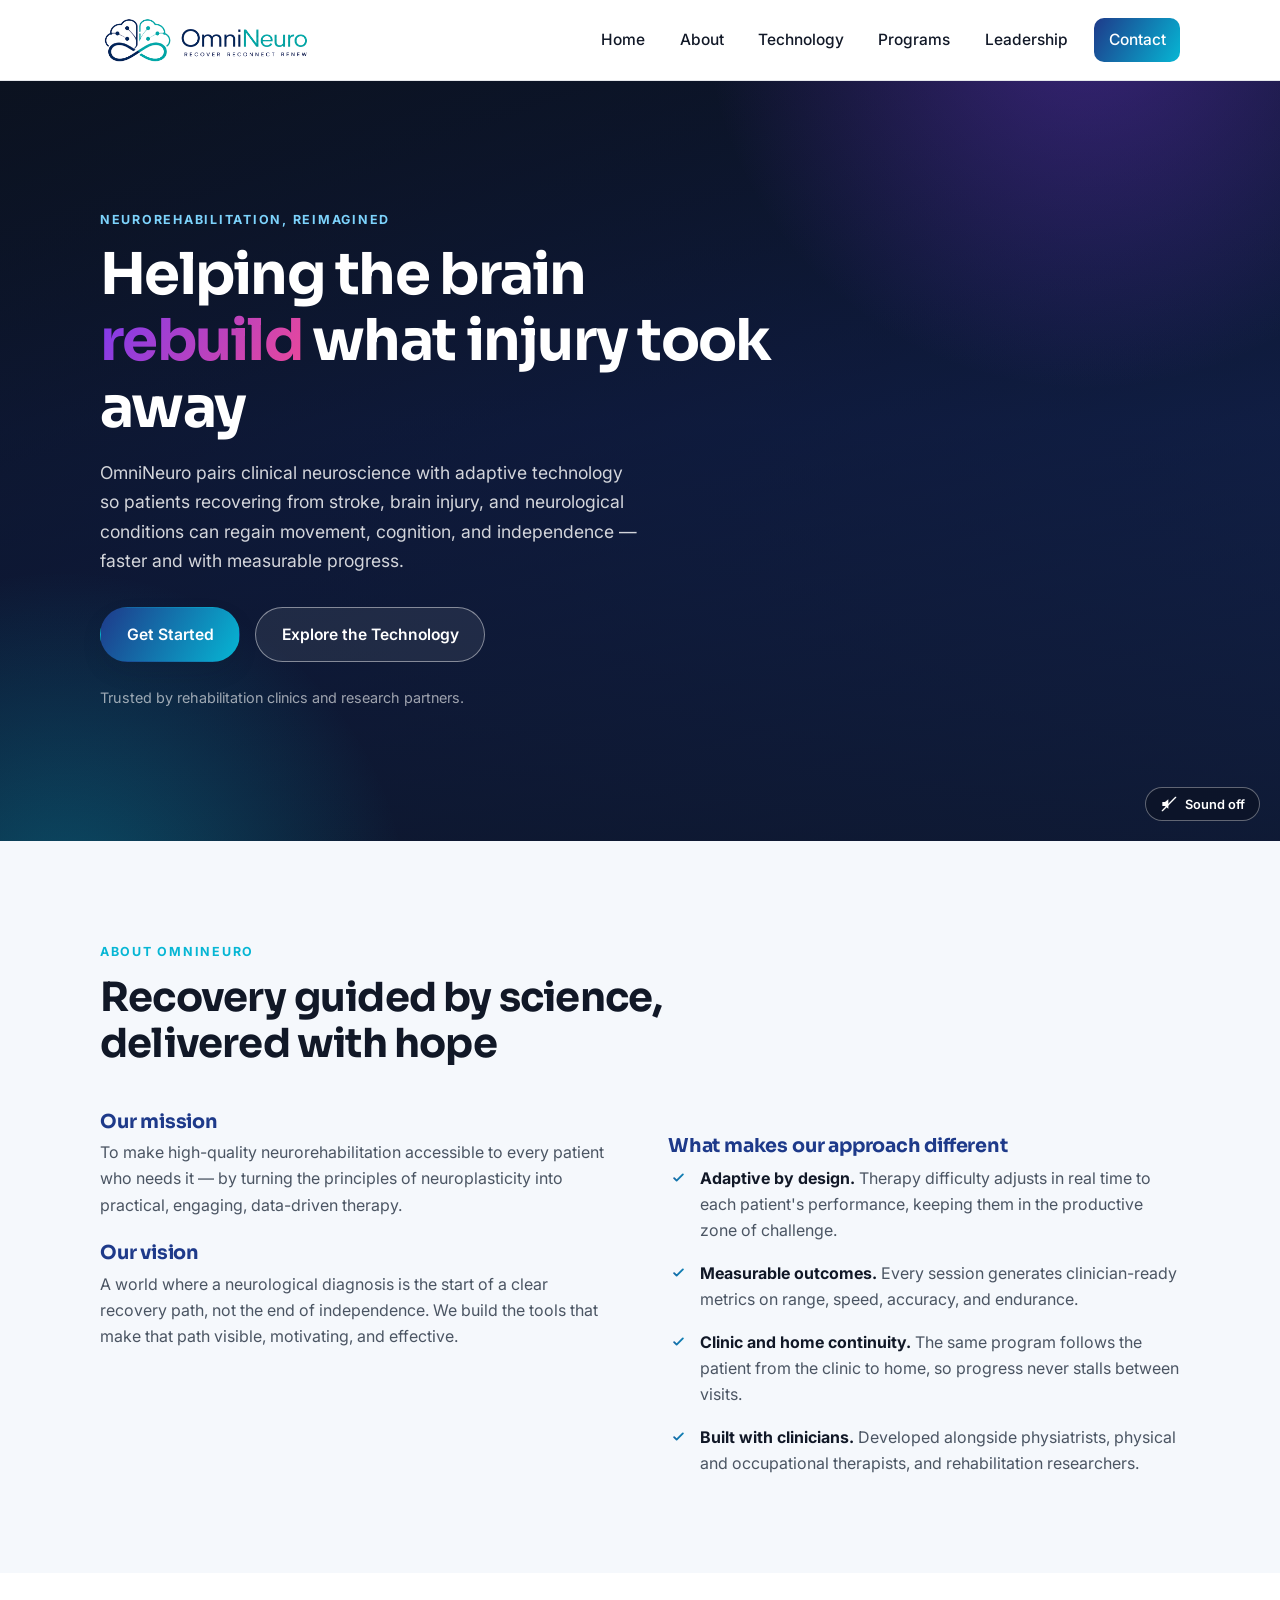
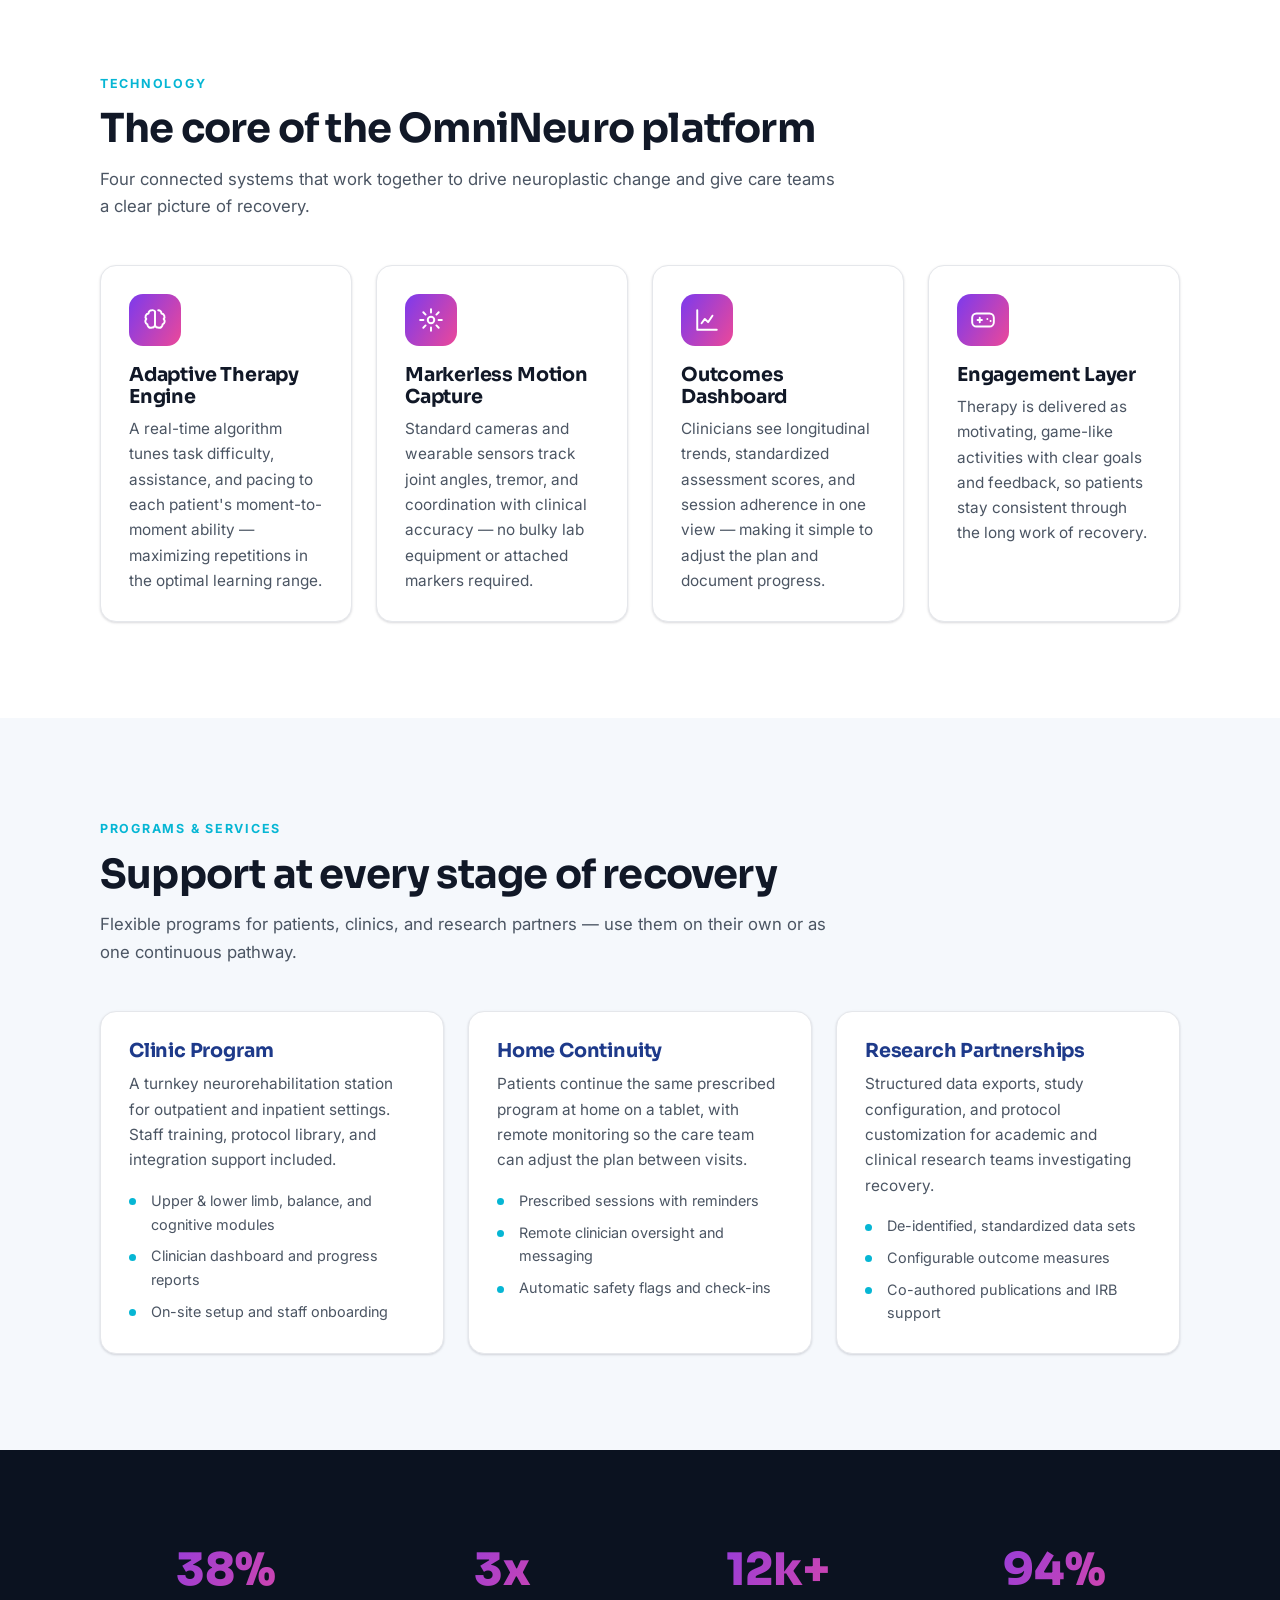
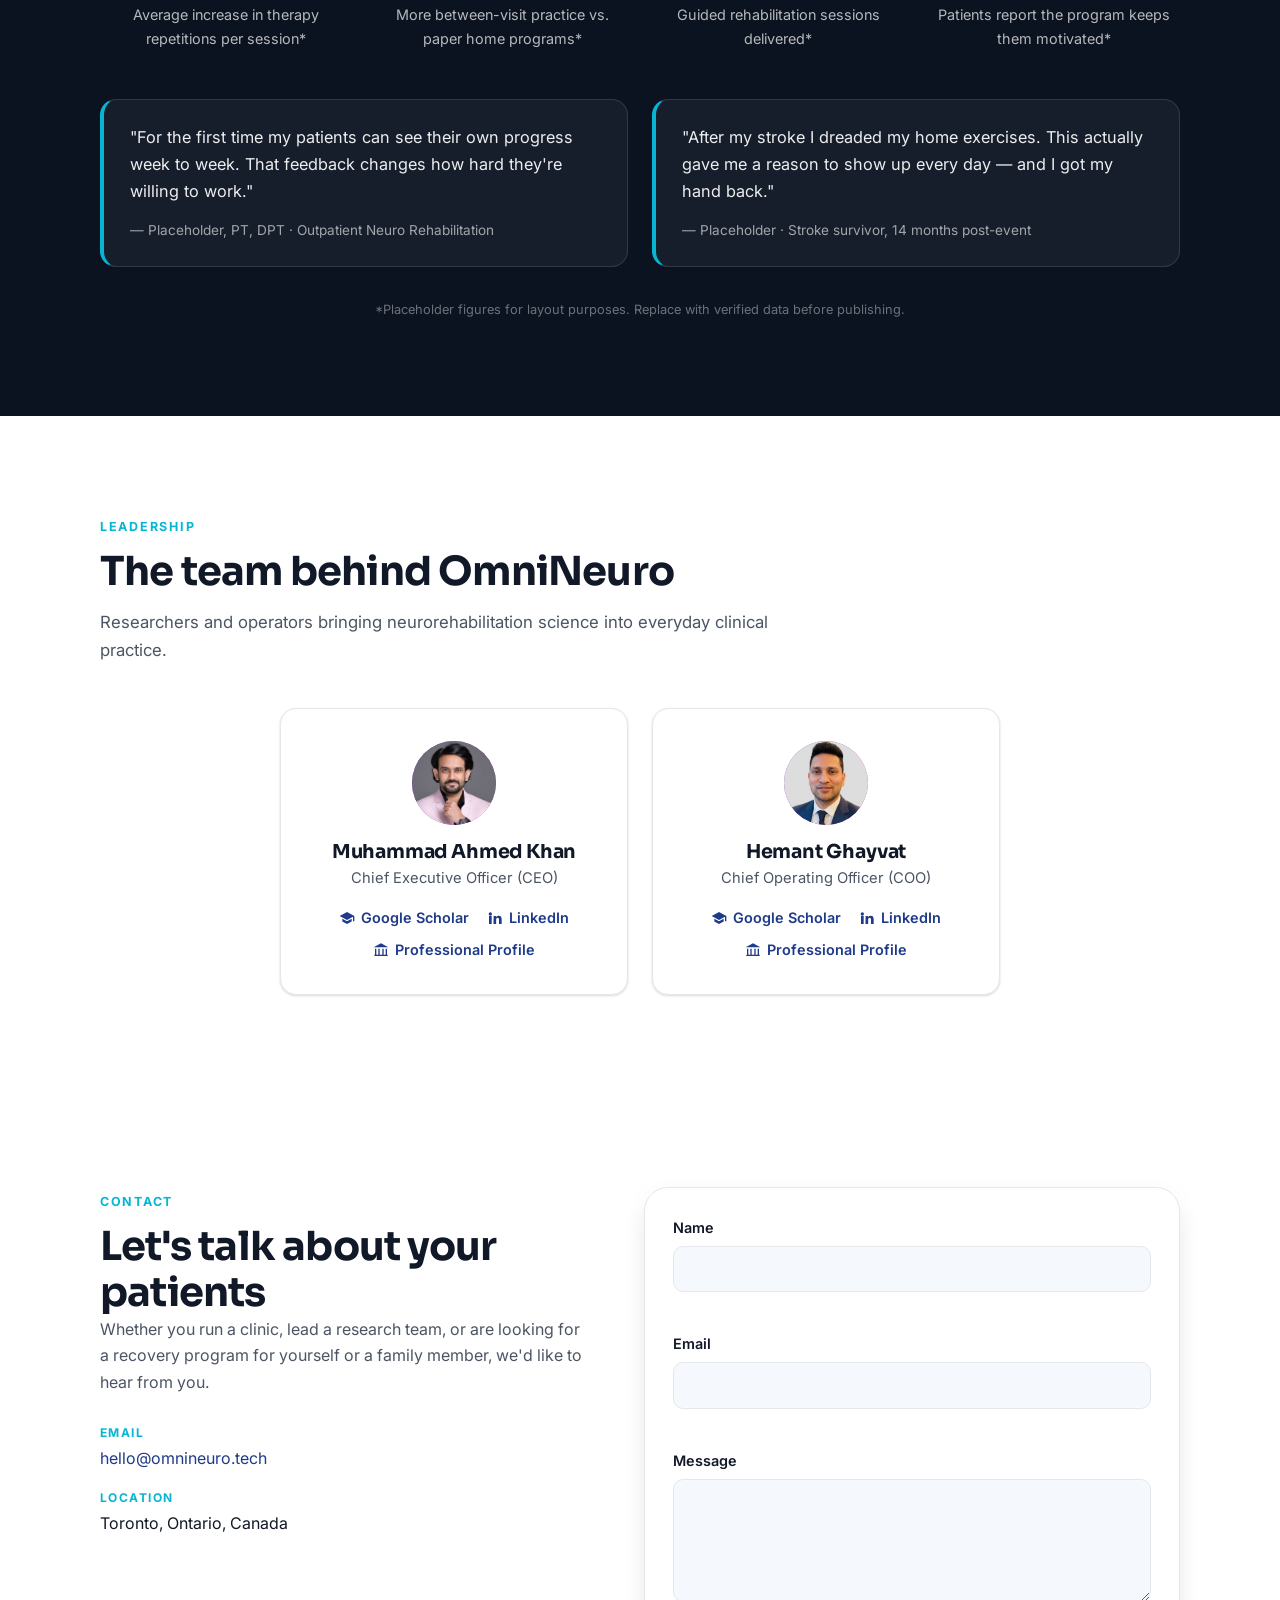
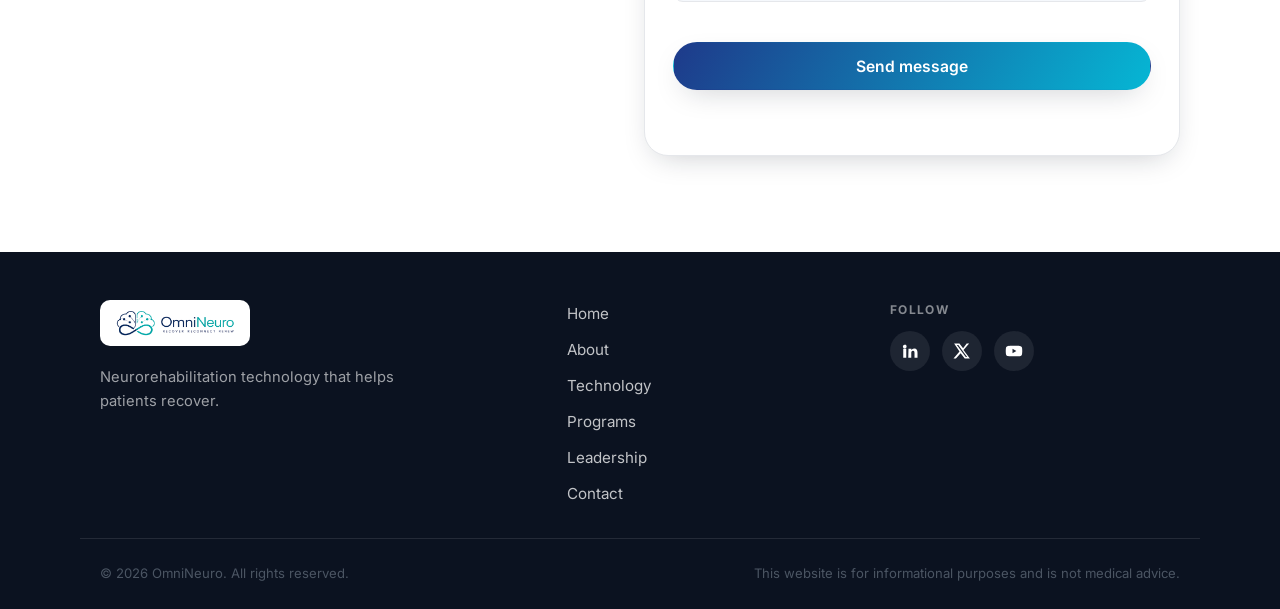
==== index.html @ c71ab5e1 "Remove placeholder Phone entry from Contact section" ====
<!DOCTYPE html>
<html lang="en">
<head>
  <meta charset="UTF-8" />
  <meta name="viewport" content="width=device-width, initial-scale=1.0" />

  <!-- ============================================================
       SEO META
       Edit the title/description below to tune search snippets.
       ============================================================ -->
  <title>OmniNeuro — Neurorehabilitation Technology That Helps Patients Recover</title>
  <meta name="description" content="OmniNeuro builds evidence-based neurorehabilitation technology that helps people recover movement, cognition, and independence after neurological injury." />
  <meta name="keywords" content="neurorehabilitation, neuro rehab technology, stroke recovery, brain injury rehabilitation, neuroplasticity, digital therapeutics" />
  <meta name="author" content="OmniNeuro" />
  <meta name="theme-color" content="#1E3A8A" />
  <link rel="canonical" href="https://www.omnineuro.tech/" />

  <!-- ============================================================
       OPEN GRAPH / SOCIAL SHARING
       Replace the og:image URL with a 1200x630 preview image when ready.
       ============================================================ -->
  <meta property="og:type" content="website" />
  <meta property="og:site_name" content="OmniNeuro" />
  <meta property="og:title" content="OmniNeuro — Neurorehabilitation Technology" />
  <meta property="og:description" content="Evidence-based neurorehabilitation technology that helps people recover movement, cognition, and independence." />
  <meta property="og:url" content="https://www.omnineuro.tech/" />
  <meta property="og:image" content="https://www.omnineuro.tech/assets/omnineuro-logo.png" />
  <meta name="twitter:card" content="summary_large_image" />
  <meta name="twitter:title" content="OmniNeuro — Neurorehabilitation Technology" />
  <meta name="twitter:description" content="Evidence-based neurorehabilitation technology that helps people recover movement, cognition, and independence." />
  <meta name="twitter:image" content="https://www.omnineuro.tech/assets/omnineuro-logo.png" />

  <!-- ============================================================
       FAVICON (uses the brand mark)
       ============================================================ -->
  <link rel="icon" type="image/png" href="assets/favicon.png" />
  <link rel="apple-touch-icon" href="assets/favicon.png" />

  <!-- ============================================================
       FONTS + STYLES
       ============================================================ -->
  <link rel="preconnect" href="https://fonts.googleapis.com" />
  <link rel="preconnect" href="https://fonts.gstatic.com" crossorigin />
  <link href="https://fonts.googleapis.com/css2?family=Inter:wght@400;500;600;700;800&family=Sora:wght@600;700;800&display=swap" rel="stylesheet" />
  <link rel="stylesheet" href="css/style.css" />

  <!-- ============================================================
       STRUCTURED DATA (helps search engines understand the org)
       ============================================================ -->
  <script type="application/ld+json">
  {
    "@context": "https://schema.org",
    "@type": "Organization",
    "name": "OmniNeuro",
    "url": "https://www.omnineuro.tech/",
    "logo": "https://www.omnineuro.tech/assets/omnineuro-logo.png",
    "description": "Neurorehabilitation technology company building evidence-based tools that help patients recover movement, cognition, and independence.",
    "email": "hello@omnineuro.tech",
    "sameAs": [
      "https://www.linkedin.com/company/omnineuro",
      "https://twitter.com/omnineuro"
    ]
  }
  </script>
</head>

<body>
  <!-- Skip link for keyboard / screen-reader users -->
  <a class="skip-link" href="#main">Skip to main content</a>

  <!-- ============================================================
       STICKY HEADER
       ============================================================ -->
  <header class="site-header" id="top">
    <div class="container header-inner">
      <a class="brand" href="#top" aria-label="OmniNeuro home">
        <img class="brand-logo" src="assets/omnineuro-logo.png" alt="OmniNeuro" width="203" height="50" />
      </a>

      <!-- Mobile hamburger toggle -->
      <button
        class="nav-toggle"
        id="navToggle"
        aria-label="Open navigation menu"
        aria-expanded="false"
        aria-controls="primaryNav"
      >
        <span class="nav-toggle-bar"></span>
        <span class="nav-toggle-bar"></span>
        <span class="nav-toggle-bar"></span>
      </button>

      <!-- Primary navigation -->
      <nav class="primary-nav" id="primaryNav" aria-label="Primary">
        <ul>
          <li><a href="#hero">Home</a></li>
          <li><a href="#about">About</a></li>
          <li><a href="#technology">Technology</a></li>
          <li><a href="#programs">Programs</a></li>
          <li><a href="#leadership">Leadership</a></li>
          <li><a href="#contact" class="nav-cta">Contact</a></li>
        </ul>
      </nav>
    </div>
  </header>

  <main id="main">
    <!-- ==========================================================
         HERO
         ========================================================== -->
    <section class="hero" id="hero">
      <!-- Background video: plays on load. Must be muted for autoplay to
           work in browsers. The mute button below lets visitors turn
           sound on. Swap assets/stroke-rehab-intro-video.mp4 for a
           different clip any time (keep the filename). -->
      <video
        class="hero-video"
        autoplay
        muted
        loop
        playsinline
        preload="auto"
        aria-hidden="true"
      >
        <source src="assets/stroke-rehab-intro-video.mp4" type="video/mp4" />
      </video>
      <!-- Dark scrim so the headline stays readable over the video -->
      <div class="hero-bg" aria-hidden="true"></div>

      <div class="container hero-inner">
        <div class="hero-content reveal">
          <p class="eyebrow">Neurorehabilitation, reimagined</p>
          <h1 class="hero-title">
            Helping the brain <span class="grad-text">rebuild</span> what injury took away
          </h1>
          <p class="hero-subtitle">
            OmniNeuro pairs clinical neuroscience with adaptive technology so patients
            recovering from stroke, brain injury, and neurological conditions can regain
            movement, cognition, and independence — faster and with measurable progress.
          </p>
          <div class="hero-actions">
            <a href="#contact" class="btn btn-primary">Get Started</a>
            <a href="#technology" class="btn btn-ghost">Explore the Technology</a>
          </div>
          <p class="hero-note">Trusted by rehabilitation clinics and research partners.</p>
        </div>
      </div>

      <!-- Sound toggle for the background video -->
      <button class="hero-video-toggle" id="heroVideoToggle" type="button" aria-pressed="false">
        <span class="hero-video-toggle-label">Sound off</span>
      </button>
    </section>

    <!-- ==========================================================
         ABOUT
         ========================================================== -->
    <section class="section about" id="about">
      <div class="container">
        <div class="section-head reveal">
          <p class="eyebrow">About OmniNeuro</p>
          <h2>Recovery guided by science, delivered with hope</h2>
        </div>

        <div class="about-grid">
          <div class="about-text reveal">
            <h3>Our mission</h3>
            <p>
              To make high-quality neurorehabilitation accessible to every patient who
              needs it — by turning the principles of neuroplasticity into practical,
              engaging, data-driven therapy.
            </p>

            <h3>Our vision</h3>
            <p>
              A world where a neurological diagnosis is the start of a clear recovery
              path, not the end of independence. We build the tools that make that
              path visible, motivating, and effective.
            </p>
          </div>

          <div class="about-diff reveal">
            <h3>What makes our approach different</h3>
            <ul class="check-list">
              <li>
                <strong>Adaptive by design.</strong> Therapy difficulty adjusts in real
                time to each patient's performance, keeping them in the productive zone
                of challenge.
              </li>
              <li>
                <strong>Measurable outcomes.</strong> Every session generates clinician-ready
                metrics on range, speed, accuracy, and endurance.
              </li>
              <li>
                <strong>Clinic and home continuity.</strong> The same program follows the
                patient from the clinic to home, so progress never stalls between visits.
              </li>
              <li>
                <strong>Built with clinicians.</strong> Developed alongside physiatrists,
                physical and occupational therapists, and rehabilitation researchers.
              </li>
            </ul>
          </div>
        </div>
      </div>
    </section>

    <!-- ==========================================================
         TECHNOLOGY  (feature cards)
         ========================================================== -->
    <section class="section technology" id="technology">
      <div class="container">
        <div class="section-head reveal">
          <p class="eyebrow">Technology</p>
          <h2>The core of the OmniNeuro platform</h2>
          <p class="section-lead">
            Four connected systems that work together to drive neuroplastic change
            and give care teams a clear picture of recovery.
          </p>
        </div>

        <div class="card-grid">
          <!-- Card 1 -->
          <article class="feature-card reveal">
            <div class="feature-icon" aria-hidden="true">
              <!-- brain / neuroplasticity -->
              <svg viewBox="0 0 24 24" fill="none" stroke="currentColor" stroke-width="1.8" stroke-linecap="round" stroke-linejoin="round">
                <path d="M9 3a3 3 0 0 0-3 3 3 3 0 0 0-2 5 3 3 0 0 0 1 5 3 3 0 0 0 4 3 3 3 0 0 0 3-2V4a3 3 0 0 0-3-1Z"/>
                <path d="M15 3a3 3 0 0 1 3 3 3 3 0 0 1 2 5 3 3 0 0 1-1 5 3 3 0 0 1-4 3 3 3 0 0 1-3-2"/>
              </svg>
            </div>
            <h3>Adaptive Therapy Engine</h3>
            <p>
              A real-time algorithm tunes task difficulty, assistance, and pacing to each
              patient's moment-to-moment ability — maximizing repetitions in the optimal
              learning range.
            </p>
          </article>

          <!-- Card 2 -->
          <article class="feature-card reveal">
            <div class="feature-icon" aria-hidden="true">
              <!-- motion sensing -->
              <svg viewBox="0 0 24 24" fill="none" stroke="currentColor" stroke-width="1.8" stroke-linecap="round" stroke-linejoin="round">
                <circle cx="12" cy="12" r="3"/>
                <path d="M12 2v3M12 19v3M2 12h3M19 12h3M4.9 4.9l2.1 2.1M17 17l2.1 2.1M19.1 4.9 17 7M7 17l-2.1 2.1"/>
              </svg>
            </div>
            <h3>Markerless Motion Capture</h3>
            <p>
              Standard cameras and wearable sensors track joint angles, tremor, and
              coordination with clinical accuracy — no bulky lab equipment or attached
              markers required.
            </p>
          </article>

          <!-- Card 3 -->
          <article class="feature-card reveal">
            <div class="feature-icon" aria-hidden="true">
              <!-- analytics / outcomes -->
              <svg viewBox="0 0 24 24" fill="none" stroke="currentColor" stroke-width="1.8" stroke-linecap="round" stroke-linejoin="round">
                <path d="M3 3v18h18"/>
                <path d="M7 15l3-4 3 3 4-6"/>
              </svg>
            </div>
            <h3>Outcomes Dashboard</h3>
            <p>
              Clinicians see longitudinal trends, standardized assessment scores, and
              session adherence in one view — making it simple to adjust the plan and
              document progress.
            </p>
          </article>

          <!-- Card 4 -->
          <article class="feature-card reveal">
            <div class="feature-icon" aria-hidden="true">
              <!-- engagement / games -->
              <svg viewBox="0 0 24 24" fill="none" stroke="currentColor" stroke-width="1.8" stroke-linecap="round" stroke-linejoin="round">
                <rect x="2" y="6" width="20" height="12" rx="4"/>
                <path d="M7 12h4M9 10v4M16 11h.01M19 13h.01"/>
              </svg>
            </div>
            <h3>Engagement Layer</h3>
            <p>
              Therapy is delivered as motivating, game-like activities with clear goals
              and feedback, so patients stay consistent through the long work of
              recovery.
            </p>
          </article>
        </div>
      </div>
    </section>

    <!-- ==========================================================
         PROGRAMS / SERVICES
         ========================================================== -->
    <section class="section programs" id="programs">
      <div class="container">
        <div class="section-head reveal">
          <p class="eyebrow">Programs &amp; Services</p>
          <h2>Support at every stage of recovery</h2>
          <p class="section-lead">
            Flexible programs for patients, clinics, and research partners — use them
            on their own or as one continuous pathway.
          </p>
        </div>

        <div class="card-grid">
          <article class="program-card reveal">
            <h3>Clinic Program</h3>
            <p>
              A turnkey neurorehabilitation station for outpatient and inpatient
              settings. Staff training, protocol library, and integration support
              included.
            </p>
            <ul class="mini-list">
              <li>Upper &amp; lower limb, balance, and cognitive modules</li>
              <li>Clinician dashboard and progress reports</li>
              <li>On-site setup and staff onboarding</li>
            </ul>
          </article>

          <article class="program-card reveal">
            <h3>Home Continuity</h3>
            <p>
              Patients continue the same prescribed program at home on a tablet, with
              remote monitoring so the care team can adjust the plan between visits.
            </p>
            <ul class="mini-list">
              <li>Prescribed sessions with reminders</li>
              <li>Remote clinician oversight and messaging</li>
              <li>Automatic safety flags and check-ins</li>
            </ul>
          </article>

          <article class="program-card reveal">
            <h3>Research Partnerships</h3>
            <p>
              Structured data exports, study configuration, and protocol customization
              for academic and clinical research teams investigating recovery.
            </p>
            <ul class="mini-list">
              <li>De-identified, standardized data sets</li>
              <li>Configurable outcome measures</li>
              <li>Co-authored publications and IRB support</li>
            </ul>
          </article>
        </div>
      </div>
    </section>

    <!-- ==========================================================
         STATS / TESTIMONIALS
         Placeholder numbers and quotes — edit freely.
         ========================================================== -->
    <section class="section stats" id="stats" aria-label="Outcomes and testimonials">
      <div class="container">
        <div class="stats-grid reveal">
          <div class="stat">
            <span class="stat-number" data-count-to="38" data-suffix="%">0%</span>
            <span class="stat-label">Average increase in therapy repetitions per session*</span>
          </div>
          <div class="stat">
            <span class="stat-number" data-count-to="3" data-suffix="x">0x</span>
            <span class="stat-label">More between-visit practice vs. paper home programs*</span>
          </div>
          <div class="stat">
            <span class="stat-number" data-count-to="12" data-prefix="" data-suffix="k+">0</span>
            <span class="stat-label">Guided rehabilitation sessions delivered*</span>
          </div>
          <div class="stat">
            <span class="stat-number" data-count-to="94" data-suffix="%">0%</span>
            <span class="stat-label">Patients report the program keeps them motivated*</span>
          </div>
        </div>

        <div class="testimonials">
          <figure class="quote reveal">
            <blockquote>
              "For the first time my patients can see their own progress week to week.
              That feedback changes how hard they're willing to work."
            </blockquote>
            <figcaption>— Placeholder, PT, DPT · Outpatient Neuro Rehabilitation</figcaption>
          </figure>

          <figure class="quote reveal">
            <blockquote>
              "After my stroke I dreaded my home exercises. This actually gave me a
              reason to show up every day — and I got my hand back."
            </blockquote>
            <figcaption>— Placeholder · Stroke survivor, 14 months post-event</figcaption>
          </figure>
        </div>

        <p class="stats-disclaimer">*Placeholder figures for layout purposes. Replace with verified data before publishing.</p>
      </div>
    </section>

    <!-- ==========================================================
         LEADERSHIP
         Add more people by copying a .leader-card block. Swap the
         initials <span> for an <img> if you have a headshot:
         <img class="leader-avatar" src="assets/name.jpg" alt="" />
         ========================================================== -->
    <section class="section leadership" id="leadership">
      <div class="container">
        <div class="section-head reveal">
          <p class="eyebrow">Leadership</p>
          <h2>The team behind OmniNeuro</h2>
          <p class="section-lead">
            Researchers and operators bringing neurorehabilitation science into
            everyday clinical practice.
          </p>
        </div>

        <div class="leader-grid">
          <article class="leader-card reveal">
            <img
              class="leader-avatar"
              src="assets/ahmed-khan.jpg"
              alt="Portrait of Muhammad Ahmed Khan"
              width="84"
              height="84"
              loading="lazy"
            />
            <h3 class="leader-name">Muhammad Ahmed Khan</h3>
            <p class="leader-role">Chief Executive Officer (CEO)</p>
            <div class="leader-links">
              <a
                class="leader-link"
                href="https://scholar.google.com/citations?user=oIhTw1AAAAAJ&hl=en"
                target="_blank"
                rel="noopener noreferrer"
              >
                <svg class="leader-link-svg" viewBox="0 0 24 24" fill="currentColor" aria-hidden="true"><path d="M12 3 1 9l11 6 9-4.91V17h2V9M5 13.18v4L12 21l7-3.82v-4L12 17z"/></svg>
                Google Scholar
                <span class="sr-only">(opens in a new tab)</span>
              </a>
              <a
                class="leader-link"
                href="https://www.linkedin.com/in/muhahmedkhan/"
                target="_blank"
                rel="noopener noreferrer"
              >
                <svg class="leader-link-svg" viewBox="0 0 24 24" fill="currentColor" aria-hidden="true"><path d="M4.98 3.5A2.5 2.5 0 1 1 5 8.5a2.5 2.5 0 0 1 0-5ZM3 9h4v12H3zM10 9h3.8v1.7h.05a4.17 4.17 0 0 1 3.75-2C21 8.7 22 11 22 14.2V21h-4v-6c0-1.4 0-3.3-2-3.3s-2.3 1.5-2.3 3.2V21h-4z"/></svg>
                LinkedIn
                <span class="sr-only">(opens in a new tab)</span>
              </a>
              <a
                class="leader-link"
                href="https://kite-uhn.com/staff/muhammad-ahmed-khan"
                target="_blank"
                rel="noopener noreferrer"
              >
                <svg class="leader-link-svg" viewBox="0 0 24 24" fill="currentColor" aria-hidden="true"><path d="M12 2 1 8h22zM3 10v9H2v2h20v-2h-1v-9h-2v9h-3v-9h-2v9h-4v-9H8v9H5v-9z"/></svg>
                Professional Profile
                <span class="sr-only">(opens in a new tab)</span>
              </a>
            </div>
          </article>

          <article class="leader-card reveal">
            <img
              class="leader-avatar"
              src="assets/hemant-ghayvat.jpg"
              alt="Portrait of Hemant Ghayvat"
              width="84"
              height="84"
              loading="lazy"
            />
            <h3 class="leader-name">Hemant Ghayvat</h3>
            <p class="leader-role">Chief Operating Officer (COO)</p>
            <div class="leader-links">
              <a
                class="leader-link"
                href="https://scholar.google.com/citations?user=ruIqTN8AAAAJ&hl=en"
                target="_blank"
                rel="noopener noreferrer"
              >
                <svg class="leader-link-svg" viewBox="0 0 24 24" fill="currentColor" aria-hidden="true"><path d="M12 3 1 9l11 6 9-4.91V17h2V9M5 13.18v4L12 21l7-3.82v-4L12 17z"/></svg>
                Google Scholar
                <span class="sr-only">(opens in a new tab)</span>
              </a>
              <a
                class="leader-link"
                href="https://www.linkedin.com/in/hemant-ghayvat-61790547/"
                target="_blank"
                rel="noopener noreferrer"
              >
                <svg class="leader-link-svg" viewBox="0 0 24 24" fill="currentColor" aria-hidden="true"><path d="M4.98 3.5A2.5 2.5 0 1 1 5 8.5a2.5 2.5 0 0 1 0-5ZM3 9h4v12H3zM10 9h3.8v1.7h.05a4.17 4.17 0 0 1 3.75-2C21 8.7 22 11 22 14.2V21h-4v-6c0-1.4 0-3.3-2-3.3s-2.3 1.5-2.3 3.2V21h-4z"/></svg>
                LinkedIn
                <span class="sr-only">(opens in a new tab)</span>
              </a>
              <a
                class="leader-link"
                href="https://forskning.ruc.dk/en/persons/hghayvat/"
                target="_blank"
                rel="noopener noreferrer"
              >
                <svg class="leader-link-svg" viewBox="0 0 24 24" fill="currentColor" aria-hidden="true"><path d="M12 2 1 8h22zM3 10v9H2v2h20v-2h-1v-9h-2v9h-3v-9h-2v9h-4v-9H8v9H5v-9z"/></svg>
                Professional Profile
                <span class="sr-only">(opens in a new tab)</span>
              </a>
            </div>
          </article>
        </div>
      </div>
    </section>

    <!-- ==========================================================
         CONTACT
         Front-end only. Wire the form action to a service
         (Formspree, Netlify Forms, etc.) when you have a backend.
         ========================================================== -->
    <section class="section contact" id="contact">
      <div class="container contact-inner">
        <div class="contact-info reveal">
          <p class="eyebrow">Contact</p>
          <h2>Let's talk about your patients</h2>
          <p>
            Whether you run a clinic, lead a research team, or are looking for a
            recovery program for yourself or a family member, we'd like to hear from
            you.
          </p>

          <ul class="contact-list">
            <li>
              <span class="contact-list-label">Email</span>
              <a href="mailto:hello@omnineuro.tech">hello@omnineuro.tech</a>
            </li>
            <li>
              <span class="contact-list-label">Location</span>
              <span>Toronto, Ontario, Canada</span>
            </li>
          </ul>
        </div>

        <!-- The form does not submit anywhere yet. main.js shows a
             friendly confirmation and prevents the default post. -->
        <form class="contact-form reveal" id="contactForm" novalidate>
          <div class="field">
            <label for="name">Name</label>
            <input type="text" id="name" name="name" autocomplete="name" required />
            <span class="field-error" data-error-for="name"></span>
          </div>

          <div class="field">
            <label for="email">Email</label>
            <input type="email" id="email" name="email" autocomplete="email" required />
            <span class="field-error" data-error-for="email"></span>
          </div>

          <div class="field">
            <label for="message">Message</label>
            <textarea id="message" name="message" rows="5" required></textarea>
            <span class="field-error" data-error-for="message"></span>
          </div>

          <button type="submit" class="btn btn-primary">Send message</button>

          <!-- Screen-reader + visual status after submit -->
          <p class="form-status" id="formStatus" role="status" aria-live="polite"></p>
        </form>
      </div>
    </section>
  </main>

  <!-- ============================================================
       FOOTER
       ============================================================ -->
  <footer class="site-footer">
    <div class="container footer-inner">
      <div class="footer-brand">
        <a class="brand" href="#top" aria-label="OmniNeuro home">
          <img class="brand-logo" src="assets/omnineuro-logo.png" alt="OmniNeuro" width="203" height="50" />
        </a>
        <p class="footer-tagline">Neurorehabilitation technology that helps patients recover.</p>
      </div>

      <nav class="footer-nav" aria-label="Footer">
        <ul>
          <li><a href="#hero">Home</a></li>
          <li><a href="#about">About</a></li>
          <li><a href="#technology">Technology</a></li>
          <li><a href="#programs">Programs</a></li>
          <li><a href="#leadership">Leadership</a></li>
          <li><a href="#contact">Contact</a></li>
        </ul>
      </nav>

      <div class="footer-social">
        <span class="footer-social-label">Follow</span>
        <div class="social-icons">
          <a href="#" aria-label="OmniNeuro on LinkedIn">
            <svg viewBox="0 0 24 24" fill="currentColor" aria-hidden="true"><path d="M4.98 3.5A2.5 2.5 0 1 1 5 8.5a2.5 2.5 0 0 1 0-5ZM3 9h4v12H3zM10 9h3.8v1.7h.05a4.17 4.17 0 0 1 3.75-2C21 8.7 22 11 22 14.2V21h-4v-6c0-1.4 0-3.3-2-3.3s-2.3 1.5-2.3 3.2V21h-4z"/></svg>
          </a>
          <a href="#" aria-label="OmniNeuro on X">
            <svg viewBox="0 0 24 24" fill="currentColor" aria-hidden="true"><path d="M18.244 2H21.5l-7.5 8.57L22.5 22h-6.9l-5.4-7.06L3.9 22H.64l8.02-9.17L1.5 2h7.07l4.88 6.45L18.244 2Zm-1.21 18h1.8L7.05 3.9H5.12L17.034 20Z"/></svg>
          </a>
          <a href="#" aria-label="OmniNeuro on YouTube">
            <svg viewBox="0 0 24 24" fill="currentColor" aria-hidden="true"><path d="M23 12s0-3.2-.4-4.7a2.5 2.5 0 0 0-1.8-1.8C19.2 5 12 5 12 5s-7.2 0-8.8.5A2.5 2.5 0 0 0 1.4 7.3C1 8.8 1 12 1 12s0 3.2.4 4.7a2.5 2.5 0 0 0 1.8 1.8C4.8 19 12 19 12 19s7.2 0 8.8-.5a2.5 2.5 0 0 0 1.8-1.8C23 15.2 23 12 23 12Zm-13 3V9l5.2 3Z"/></svg>
          </a>
        </div>
      </div>
    </div>

    <div class="container footer-bottom">
      <p>&copy; <span id="year">2026</span> OmniNeuro. All rights reserved.</p>
      <p class="footer-legal">
        This website is for informational purposes and is not medical advice.
      </p>
    </div>
  </footer>

  <script src="js/main.js"></script>
</body>
</html>
---- css/style.css ----
/* ============================================================================
   OmniNeuro — style.css
   ----------------------------------------------------------------------------
   Structure:
     1.  Design tokens (CSS custom properties)  -- edit colors/spacing here
     2.  Reset & base elements
     3.  Layout helpers (.container, .section)
     4.  Buttons
     5.  Header & navigation (+ mobile menu)
     6.  Hero
     7.  About
     8.  Technology / feature cards
     9.  Programs
     10. Stats & testimonials
     11. Contact & form
     12. Footer
     13. Scroll-reveal animation
     14. Responsive breakpoints
     15. Reduced-motion / accessibility
   ========================================================================== */


/* ============================================================================
   1. DESIGN TOKENS
   ========================================================================== */
:root {
  /* Brand palette */
  --color-primary: #1E3A8A;        /* deep blue  */
  --color-primary-dark: #162a63;
  --color-cyan: #06B6D4;           /* electric cyan */
  --color-purple: #7C3AED;         /* accent gradient start */
  --color-pink: #EC4899;           /* accent gradient end */

  /* Neutrals */
  --color-navy: #0B1220;
  --color-ink: #111827;            /* body text */
  --color-ink-soft: #4B5563;       /* secondary text */
  --color-line: #E5E7EB;           /* borders / dividers */
  --color-bg: #FFFFFF;
  --color-bg-alt: #F5F8FC;         /* alternating section background */
  --color-bg-navy: #0B1220;

  /* Signature gradients */
  --grad-accent: linear-gradient(120deg, var(--color-purple), var(--color-pink));
  --grad-brand: linear-gradient(120deg, var(--color-primary), var(--color-cyan));
  --grad-hero: linear-gradient(160deg, #0B1220 0%, #12235c 45%, #1E3A8A 100%);

  /* Typography */
  --font-body: "Inter", system-ui, -apple-system, "Segoe UI", Roboto, Helvetica, Arial, sans-serif;
  --font-display: "Sora", var(--font-body);

  /* Spacing / sizing */
  --container-max: 1120px;
  --radius-sm: 10px;
  --radius: 16px;
  --radius-lg: 24px;
  --section-pad-y: 4.5rem;

  /* Effects */
  --shadow-sm: 0 1px 2px rgba(16, 24, 40, 0.06), 0 1px 3px rgba(16, 24, 40, 0.10);
  --shadow-md: 0 10px 30px -12px rgba(16, 24, 40, 0.25);
  --shadow-lg: 0 30px 60px -20px rgba(16, 24, 40, 0.35);
  --transition: 200ms ease;
}


/* ============================================================================
   2. RESET & BASE
   ========================================================================== */
*,
*::before,
*::after {
  box-sizing: border-box;
  margin: 0;
  padding: 0;
}

html {
  scroll-behavior: smooth;
  /* Offset anchor jumps so the sticky header doesn't cover section titles */
  scroll-padding-top: 96px;
  -webkit-text-size-adjust: 100%;
}

body {
  font-family: var(--font-body);
  color: var(--color-ink);
  background: var(--color-bg);
  line-height: 1.65;
  font-size: 1rem;
  -webkit-font-smoothing: antialiased;
  overflow-x: hidden;
}

h1, h2, h3 {
  font-family: var(--font-display);
  line-height: 1.15;
  color: var(--color-ink);
  font-weight: 700;
}

h2 {
  font-size: clamp(1.7rem, 1.1rem + 2.5vw, 2.5rem);
  letter-spacing: -0.02em;
}

h3 {
  font-size: 1.2rem;
  letter-spacing: -0.01em;
}

p {
  color: var(--color-ink-soft);
}

a {
  color: var(--color-primary);
  text-decoration: none;
  transition: color var(--transition);
}

a:hover {
  color: var(--color-cyan);
}

img,
svg {
  display: block;
  max-width: 100%;
}

/* Visible focus outline for keyboard users */
:focus-visible {
  outline: 3px solid var(--color-cyan);
  outline-offset: 2px;
  border-radius: 4px;
}

/* Skip link — hidden until focused */
.skip-link {
  position: absolute;
  left: 1rem;
  top: -3rem;
  z-index: 1000;
  background: var(--color-primary);
  color: #fff;
  padding: 0.6rem 1rem;
  border-radius: var(--radius-sm);
  transition: top var(--transition);
}

.skip-link:focus {
  top: 1rem;
  color: #fff;
}


/* ============================================================================
   3. LAYOUT HELPERS
   ========================================================================== */
.container {
  width: 100%;
  max-width: var(--container-max);
  margin-inline: auto;
  padding-inline: 1.25rem;
}

.section {
  padding-block: var(--section-pad-y);
}

/* Alternating section backgrounds for visual rhythm */
.about,
.programs {
  background: var(--color-bg-alt);
}

.section-head {
  max-width: 46rem;
  margin-bottom: 2.75rem;
}

.section-lead {
  margin-top: 0.85rem;
  font-size: 1.05rem;
}

/* Small uppercase label above headings */
.eyebrow {
  display: inline-block;
  font-weight: 700;
  font-size: 0.78rem;
  letter-spacing: 0.14em;
  text-transform: uppercase;
  color: var(--color-cyan);
  margin-bottom: 0.75rem;
}

/* Gradient text used for emphasis words */
.grad-text {
  background: var(--grad-accent);
  -webkit-background-clip: text;
  background-clip: text;
  color: transparent;
}


/* ============================================================================
   4. BUTTONS
   ========================================================================== */
.btn {
  display: inline-flex;
  align-items: center;
  justify-content: center;
  gap: 0.5rem;
  font-family: var(--font-body);
  font-weight: 600;
  font-size: 0.98rem;
  padding: 0.85rem 1.6rem;
  border-radius: 999px;
  border: 1px solid transparent;
  cursor: pointer;
  transition: transform var(--transition), box-shadow var(--transition),
    background-color var(--transition), color var(--transition);
  will-change: transform;
}

.btn-primary {
  background: var(--grad-brand);
  color: #fff;
  box-shadow: var(--shadow-md);
}

.btn-primary:hover {
  color: #fff;
  transform: translateY(-2px);
  box-shadow: var(--shadow-lg);
}

.btn-ghost {
  background: rgba(255, 255, 255, 0.08);
  border-color: rgba(255, 255, 255, 0.45);
  color: #fff;
}

.btn-ghost:hover {
  color: #fff;
  background: rgba(255, 255, 255, 0.18);
  transform: translateY(-2px);
}

/* Ghost button variant on light backgrounds (e.g. inside forms) */
.contact .btn-ghost {
  border-color: var(--color-line);
  color: var(--color-primary);
  background: #fff;
}


/* ============================================================================
   5. HEADER & NAVIGATION
   ========================================================================== */
.site-header {
  position: sticky;
  top: 0;
  z-index: 100;
  background: rgba(255, 255, 255, 0.85);
  backdrop-filter: saturate(180%) blur(12px);
  -webkit-backdrop-filter: saturate(180%) blur(12px);
  border-bottom: 1px solid var(--color-line);
  transition: box-shadow var(--transition);
}

/* Subtle shadow appears once the page is scrolled (toggled in main.js) */
.site-header.is-scrolled {
  box-shadow: var(--shadow-sm);
}

.header-inner {
  display: flex;
  align-items: center;
  justify-content: space-between;
  height: 80px;
}

.brand {
  display: inline-flex;
  align-items: center;
  gap: 0.6rem;
  color: var(--color-ink);
  font-family: var(--font-display);
  font-weight: 800;
  font-size: 1.15rem;
  letter-spacing: -0.01em;
}

.brand:hover {
  color: var(--color-ink);
}

.brand-logo {
  width: auto;
  height: 52px;              /* wide horizontal lockup */
  object-fit: contain;
}

/* The logo PNG is transparent. On the light header it sits bare; on the
   dark footer its navy elements would vanish, so back it with a rounded
   white tile there. */
.site-footer .brand-logo {
  height: 46px;
  background: #fff;
  border-radius: 10px;
  padding: 8px 14px;
}

@media (max-width: 600px) {
  .header-inner {
    height: 66px;
  }
  .brand-logo {
    height: 40px;
  }
}

/* --- Mobile hamburger button --- */
.nav-toggle {
  display: inline-flex;
  flex-direction: column;
  justify-content: center;
  gap: 5px;
  width: 44px;
  height: 44px;
  padding: 10px;
  background: transparent;
  border: 1px solid var(--color-line);
  border-radius: var(--radius-sm);
  cursor: pointer;
}

.nav-toggle-bar {
  display: block;
  height: 2px;
  width: 100%;
  background: var(--color-ink);
  border-radius: 2px;
  transition: transform var(--transition), opacity var(--transition);
}

/* Animate bars into an "X" when the menu is open */
.nav-toggle[aria-expanded="true"] .nav-toggle-bar:nth-child(1) {
  transform: translateY(7px) rotate(45deg);
}
.nav-toggle[aria-expanded="true"] .nav-toggle-bar:nth-child(2) {
  opacity: 0;
}
.nav-toggle[aria-expanded="true"] .nav-toggle-bar:nth-child(3) {
  transform: translateY(-7px) rotate(-45deg);
}

/* --- Navigation list --- */
.primary-nav ul {
  list-style: none;
  display: flex;
  align-items: center;
  gap: 0.35rem;
}

.primary-nav a {
  display: block;
  padding: 0.55rem 0.9rem;
  border-radius: var(--radius-sm);
  color: var(--color-ink);
  font-weight: 500;
  font-size: 0.97rem;
}

.primary-nav a:hover {
  color: var(--color-primary);
  background: var(--color-bg-alt);
}

.primary-nav .nav-cta {
  background: var(--grad-brand);
  color: #fff;
  margin-left: 0.4rem;
}

.primary-nav .nav-cta:hover {
  color: #fff;
  opacity: 0.92;
}

/* On mobile the nav collapses into a dropdown panel */
@media (max-width: 860px) {
  .primary-nav {
    position: absolute;
    top: 100%;             /* sits directly under the header, whatever its height */
    left: 0;
    right: 0;
    background: #fff;
    border-bottom: 1px solid var(--color-line);
    box-shadow: var(--shadow-md);
    /* Collapsed state */
    max-height: 0;
    overflow: hidden;
    transition: max-height 280ms ease;
  }

  .primary-nav.is-open {
    max-height: 380px;
  }

  .primary-nav ul {
    flex-direction: column;
    align-items: stretch;
    gap: 0;
    padding: 0.5rem 1.25rem 1.25rem;
  }

  .primary-nav a {
    padding: 0.9rem 0.5rem;
    border-radius: 0;
    border-bottom: 1px solid var(--color-line);
    font-size: 1.05rem;
  }

  .primary-nav .nav-cta {
    margin-top: 0.85rem;
    margin-left: 0;
    text-align: center;
    border-radius: 999px;
    border-bottom: none;
  }
}

@media (min-width: 861px) {
  /* Hide the hamburger on desktop */
  .nav-toggle {
    display: none;
  }
}


/* ============================================================================
   6. HERO
   ========================================================================== */
.hero {
  position: relative;
  color: #fff;
  background: var(--grad-hero);
  overflow: hidden;
  padding-block: 5.5rem 6rem;
  min-height: min(88vh, 760px);
  display: flex;
  align-items: center;
}

/* Background video sits behind everything in the hero */
.hero-video {
  position: absolute;
  inset: 0;
  width: 100%;
  height: 100%;
  object-fit: cover;   /* fill the area, cropping as needed */
  z-index: 0;
}

/* Dark scrim + brand tint over the video so text stays readable */
.hero-bg {
  position: absolute;
  inset: 0;
  z-index: 1;
  pointer-events: none;
  background:
    radial-gradient(40rem 40rem at 85% -10%, rgba(124, 58, 237, 0.40), transparent 60%),
    radial-gradient(36rem 36rem at 5% 110%, rgba(6, 182, 212, 0.35), transparent 60%),
    linear-gradient(180deg, rgba(11, 18, 32, 0.72) 0%, rgba(11, 18, 32, 0.55) 45%, rgba(11, 18, 32, 0.80) 100%);
}

.hero-inner {
  position: relative;
  z-index: 2;
  display: grid;
  gap: 3rem;
}

/* Content column now sits alone over the video */
.hero-content {
  max-width: 42rem;
}

/* Sound on/off control for the background video */
.hero-video-toggle {
  position: absolute;
  right: 1.25rem;
  bottom: 1.25rem;
  z-index: 3;
  display: inline-flex;
  align-items: center;
  gap: 0.5rem;
  padding: 0.5rem 0.9rem;
  font-family: var(--font-body);
  font-size: 0.8rem;
  font-weight: 600;
  color: #fff;
  background: rgba(11, 18, 32, 0.55);
  border: 1px solid rgba(255, 255, 255, 0.35);
  border-radius: 999px;
  cursor: pointer;
  backdrop-filter: blur(6px);
  transition: background-color var(--transition), transform var(--transition);
}

.hero-video-toggle:hover {
  background: rgba(11, 18, 32, 0.8);
  transform: translateY(-1px);
}

/* Speaker icon before the label. Default (aria-pressed="false") = muted,
   so the icon shows a slash; when pressed (sound on) it shows sound waves. */
.hero-video-toggle::before {
  content: "";
  width: 16px;
  height: 16px;
  background: #fff;
  -webkit-mask: url("data:image/svg+xml,%3Csvg xmlns='http://www.w3.org/2000/svg' viewBox='0 0 24 24'%3E%3Cpath d='M11 5 6 9H2v6h4l5 4z'/%3E%3Cline x1='22' y1='2' x2='2' y2='22' stroke='%23000' stroke-width='2' stroke-linecap='round'/%3E%3C/svg%3E") center / contain no-repeat;
  mask: url("data:image/svg+xml,%3Csvg xmlns='http://www.w3.org/2000/svg' viewBox='0 0 24 24'%3E%3Cpath d='M11 5 6 9H2v6h4l5 4z'/%3E%3Cline x1='22' y1='2' x2='2' y2='22' stroke='%23000' stroke-width='2' stroke-linecap='round'/%3E%3C/svg%3E") center / contain no-repeat;
}

.hero-video-toggle[aria-pressed="true"]::before {
  -webkit-mask-image: url("data:image/svg+xml,%3Csvg xmlns='http://www.w3.org/2000/svg' viewBox='0 0 24 24'%3E%3Cpath d='M11 5 6 9H2v6h4l5 4z'/%3E%3Cpath fill='none' stroke='%23000' stroke-width='2' stroke-linecap='round' d='M15.5 8.5a5 5 0 0 1 0 7M18.5 5.5a9 9 0 0 1 0 13'/%3E%3C/svg%3E");
  mask-image: url("data:image/svg+xml,%3Csvg xmlns='http://www.w3.org/2000/svg' viewBox='0 0 24 24'%3E%3Cpath d='M11 5 6 9H2v6h4l5 4z'/%3E%3Cpath fill='none' stroke='%23000' stroke-width='2' stroke-linecap='round' d='M15.5 8.5a5 5 0 0 1 0 7M18.5 5.5a9 9 0 0 1 0 13'/%3E%3C/svg%3E");
}

.eyebrow {
  /* Reuse eyebrow style but brighten it on the dark hero */
}

.hero .eyebrow {
  color: #7dd3fc;
}

.hero-title {
  color: #fff;
  font-size: clamp(2.1rem, 1.4rem + 3.6vw, 3.6rem);
  letter-spacing: -0.03em;
  margin-bottom: 1.1rem;
}

.hero-subtitle {
  color: rgba(255, 255, 255, 0.82);
  font-size: 1.1rem;
  max-width: 34rem;
  margin-bottom: 2rem;
}

.hero-actions {
  display: flex;
  flex-wrap: wrap;
  gap: 0.9rem;
  margin-bottom: 1.5rem;
}

.hero-note {
  color: rgba(255, 255, 255, 0.6);
  font-size: 0.9rem;
}

@media (max-width: 600px) {
  /* Move the sound toggle to the top on small screens so it's not
     hidden behind the CTA buttons */
  .hero-video-toggle {
    top: 1rem;
    right: 1rem;
    bottom: auto;
  }
}


/* ============================================================================
   7. ABOUT
   ========================================================================== */
.about-grid {
  display: grid;
  gap: 2.5rem;
}

.about-text h3,
.about-diff h3 {
  margin-top: 1.5rem;
  margin-bottom: 0.4rem;
  color: var(--color-primary);
}

.about-text h3:first-child {
  margin-top: 0;
}

/* Checkmark list */
.check-list {
  list-style: none;
  display: grid;
  gap: 1rem;
  margin-top: 0.5rem;
}

.check-list li {
  position: relative;
  padding-left: 2rem;
  color: var(--color-ink-soft);
}

.check-list li::before {
  content: "";
  position: absolute;
  left: 0;
  top: 0.15rem;
  width: 1.35rem;
  height: 1.35rem;
  border-radius: 50%;
  background: var(--grad-brand);
  /* Checkmark drawn with a mask so it inherits the gradient */
  -webkit-mask: url("data:image/svg+xml,%3Csvg xmlns='http://www.w3.org/2000/svg' viewBox='0 0 24 24'%3E%3Cpath fill='none' stroke='%23fff' stroke-width='3' stroke-linecap='round' stroke-linejoin='round' d='M5 13l4 4L19 7'/%3E%3C/svg%3E") center / 70% no-repeat;
  mask: url("data:image/svg+xml,%3Csvg xmlns='http://www.w3.org/2000/svg' viewBox='0 0 24 24'%3E%3Cpath fill='none' stroke='%23fff' stroke-width='3' stroke-linecap='round' stroke-linejoin='round' d='M5 13l4 4L19 7'/%3E%3C/svg%3E") center / 70% no-repeat;
}

.check-list strong {
  color: var(--color-ink);
}

@media (min-width: 880px) {
  .about-grid {
    grid-template-columns: 1fr 1fr;
    gap: 3.5rem;
  }
}


/* ============================================================================
   8. TECHNOLOGY / FEATURE CARDS
   ========================================================================== */
.card-grid {
  display: grid;
  gap: 1.5rem;
  grid-template-columns: 1fr;
}

.feature-card,
.program-card {
  background: #fff;
  border: 1px solid var(--color-line);
  border-radius: var(--radius);
  padding: 1.75rem;
  box-shadow: var(--shadow-sm);
  transition: transform var(--transition), box-shadow var(--transition),
    border-color var(--transition);
}

.feature-card:hover,
.program-card:hover {
  transform: translateY(-4px);
  box-shadow: var(--shadow-md);
  border-color: transparent;
}

.feature-icon {
  width: 52px;
  height: 52px;
  border-radius: 14px;
  display: grid;
  place-items: center;
  color: #fff;
  background: var(--grad-accent);
  margin-bottom: 1.1rem;
}

.feature-icon svg {
  width: 26px;
  height: 26px;
}

.feature-card h3 {
  margin-bottom: 0.5rem;
}

.feature-card p {
  font-size: 0.96rem;
}

@media (min-width: 640px) {
  .card-grid {
    grid-template-columns: repeat(2, 1fr);
  }
}

@media (min-width: 1000px) {
  .technology .card-grid {
    grid-template-columns: repeat(4, 1fr);
  }
}


/* ============================================================================
   9. PROGRAMS
   ========================================================================== */
.program-card h3 {
  color: var(--color-primary);
  margin-bottom: 0.6rem;
}

.program-card > p {
  font-size: 0.96rem;
}

.mini-list {
  list-style: none;
  margin-top: 1rem;
  display: grid;
  gap: 0.5rem;
}

.mini-list li {
  position: relative;
  padding-left: 1.4rem;
  font-size: 0.9rem;
  color: var(--color-ink-soft);
}

.mini-list li::before {
  content: "";
  position: absolute;
  left: 0;
  top: 0.6rem;
  width: 7px;
  height: 7px;
  border-radius: 50%;
  background: var(--color-cyan);
}

@media (min-width: 900px) {
  .programs .card-grid {
    grid-template-columns: repeat(3, 1fr);
  }
}


/* ============================================================================
   10. STATS & TESTIMONIALS
   ========================================================================== */
.stats {
  background: var(--color-bg-navy);
  color: #fff;
}

.stats-grid {
  display: grid;
  gap: 1.5rem;
  grid-template-columns: repeat(2, 1fr);
  text-align: center;
  margin-bottom: 3rem;
}

.stat-number {
  display: block;
  font-family: var(--font-display);
  font-weight: 800;
  font-size: clamp(2rem, 1.4rem + 2.6vw, 2.8rem);
  background: var(--grad-accent);
  -webkit-background-clip: text;
  background-clip: text;
  color: transparent;
  line-height: 1.1;
}

.stat-label {
  display: block;
  margin-top: 0.5rem;
  color: rgba(255, 255, 255, 0.7);
  font-size: 0.9rem;
}

.testimonials {
  display: grid;
  gap: 1.5rem;
}

.quote {
  background: rgba(255, 255, 255, 0.05);
  border: 1px solid rgba(255, 255, 255, 0.12);
  border-left: 4px solid var(--color-cyan);
  border-radius: var(--radius);
  padding: 1.5rem 1.6rem;
}

.quote blockquote {
  color: rgba(255, 255, 255, 0.92);
  font-size: 1.02rem;
}

.quote figcaption {
  margin-top: 0.9rem;
  color: rgba(255, 255, 255, 0.6);
  font-size: 0.85rem;
}

.stats-disclaimer {
  margin-top: 2rem;
  color: rgba(255, 255, 255, 0.4);
  font-size: 0.8rem;
  text-align: center;
}

@media (min-width: 720px) {
  .stats-grid {
    grid-template-columns: repeat(4, 1fr);
  }
  .testimonials {
    grid-template-columns: repeat(2, 1fr);
  }
}


/* ============================================================================
   10b. LEADERSHIP
   ========================================================================== */
.leader-grid {
  display: grid;
  gap: 1.5rem;
  grid-template-columns: 1fr;
  max-width: 720px;
  margin-inline: auto;
}

.leader-card {
  background: #fff;
  border: 1px solid var(--color-line);
  border-radius: var(--radius);
  padding: 2rem 1.75rem;
  text-align: center;
  box-shadow: var(--shadow-sm);
  transition: transform var(--transition), box-shadow var(--transition),
    border-color var(--transition);
}

.leader-card:hover {
  transform: translateY(-4px);
  box-shadow: var(--shadow-md);
  border-color: transparent;
}

/* Initials avatar — swap for an <img class="leader-avatar"> when you have photos */
.leader-avatar {
  display: grid;
  place-items: center;
  width: 84px;
  height: 84px;
  margin: 0 auto 1rem;
  border-radius: 50%;
  object-fit: cover;              /* used when it's an <img> */
  object-position: 50% 20%;      /* bias the crop toward the head */
  font-family: var(--font-display);
  font-weight: 700;
  font-size: 1.6rem;
  color: #fff;
  background: var(--grad-accent);
  letter-spacing: 0.02em;
}

.leader-name {
  margin-bottom: 0.15rem;
}

.leader-role {
  color: var(--color-ink-soft);
  font-size: 0.92rem;
  margin-bottom: 1rem;
}

/* Row of external links (Google Scholar, LinkedIn) under each name */
.leader-links {
  display: inline-flex;
  flex-wrap: wrap;
  justify-content: center;
  gap: 0.5rem 1.1rem;
}

.leader-link {
  display: inline-flex;
  align-items: center;
  gap: 0.4rem;
  font-weight: 600;
  font-size: 0.9rem;
  color: var(--color-primary);
}

.leader-link:hover {
  color: var(--color-cyan);
}

.leader-link-svg {
  width: 16px;
  height: 16px;
  flex-shrink: 0;
}

/* Visually hidden but available to screen readers */
.sr-only {
  position: absolute;
  width: 1px;
  height: 1px;
  padding: 0;
  margin: -1px;
  overflow: hidden;
  clip: rect(0, 0, 0, 0);
  white-space: nowrap;
  border: 0;
}

@media (min-width: 620px) {
  .leader-grid {
    grid-template-columns: repeat(2, 1fr);
  }
}


/* ============================================================================
   11. CONTACT & FORM
   ========================================================================== */
.contact-inner {
  display: grid;
  gap: 2.75rem;
}

.contact-list {
  list-style: none;
  margin-top: 1.75rem;
  display: grid;
  gap: 1rem;
}

.contact-list li {
  display: grid;
  gap: 0.15rem;
}

.contact-list-label {
  font-size: 0.75rem;
  text-transform: uppercase;
  letter-spacing: 0.12em;
  font-weight: 700;
  color: var(--color-cyan);
}

.contact-form {
  background: #fff;
  border: 1px solid var(--color-line);
  border-radius: var(--radius-lg);
  padding: 1.75rem;
  box-shadow: var(--shadow-md);
  display: grid;
  gap: 1.1rem;
}

.field {
  display: grid;
  gap: 0.4rem;
}

.field label {
  font-weight: 600;
  font-size: 0.9rem;
  color: var(--color-ink);
}

.field input,
.field textarea {
  font-family: inherit;
  font-size: 0.98rem;
  color: var(--color-ink);
  padding: 0.8rem 0.9rem;
  border: 1px solid var(--color-line);
  border-radius: var(--radius-sm);
  background: var(--color-bg-alt);
  transition: border-color var(--transition), box-shadow var(--transition),
    background-color var(--transition);
  width: 100%;
  resize: vertical;
}

.field input:focus,
.field textarea:focus {
  outline: none;
  background: #fff;
  border-color: var(--color-cyan);
  box-shadow: 0 0 0 4px rgba(6, 182, 212, 0.15);
}

/* Invalid field state (set by main.js) */
.field.has-error input,
.field.has-error textarea {
  border-color: var(--color-pink);
  box-shadow: 0 0 0 4px rgba(236, 72, 153, 0.12);
}

.field-error {
  color: #be185d;
  font-size: 0.82rem;
  min-height: 1rem;
}

.form-status {
  font-size: 0.92rem;
  font-weight: 600;
  min-height: 1.2rem;
}

.form-status.is-success {
  color: #047857;
}

.form-status.is-error {
  color: #be185d;
}

@media (min-width: 900px) {
  .contact-inner {
    grid-template-columns: 1fr 1.1fr;
    align-items: start;
    gap: 3.5rem;
  }
}


/* ============================================================================
   12. FOOTER
   ========================================================================== */
.site-footer {
  background: var(--color-navy);
  color: rgba(255, 255, 255, 0.75);
  padding-top: 3rem;
}

.footer-inner {
  display: grid;
  gap: 2rem;
  padding-bottom: 2rem;
  border-bottom: 1px solid rgba(255, 255, 255, 0.1);
}

.site-footer .brand {
  color: #fff;
}

.site-footer .brand:hover {
  color: #fff;
}

.footer-tagline {
  margin-top: 0.75rem;
  color: rgba(255, 255, 255, 0.6);
  font-size: 0.92rem;
  max-width: 22rem;
}

.footer-nav ul {
  list-style: none;
  display: grid;
  gap: 0.6rem;
}

.footer-nav a {
  color: rgba(255, 255, 255, 0.75);
  font-size: 0.95rem;
}

.footer-nav a:hover {
  color: var(--color-cyan);
}

.footer-social-label {
  display: block;
  font-size: 0.75rem;
  text-transform: uppercase;
  letter-spacing: 0.12em;
  font-weight: 700;
  color: rgba(255, 255, 255, 0.5);
  margin-bottom: 0.75rem;
}

.social-icons {
  display: flex;
  gap: 0.75rem;
}

.social-icons a {
  width: 40px;
  height: 40px;
  display: grid;
  place-items: center;
  border-radius: 50%;
  background: rgba(255, 255, 255, 0.08);
  color: #fff;
  transition: background-color var(--transition), transform var(--transition);
}

.social-icons a:hover {
  background: var(--grad-brand);
  transform: translateY(-2px);
}

.social-icons svg {
  width: 18px;
  height: 18px;
}

.footer-bottom {
  display: flex;
  flex-wrap: wrap;
  justify-content: space-between;
  gap: 0.5rem;
  padding-block: 1.5rem;
  font-size: 0.82rem;
  color: rgba(255, 255, 255, 0.5);
}

@media (min-width: 780px) {
  .footer-inner {
    grid-template-columns: 1.5fr 1fr 1fr;
    align-items: start;
  }
}


/* ============================================================================
   13. SCROLL-REVEAL ANIMATION
   Elements with .reveal start hidden and fade/slide in when
   main.js adds .is-visible (via IntersectionObserver).
   ========================================================================== */
.reveal {
  opacity: 0;
  transform: translateY(24px);
  transition: opacity 600ms ease, transform 600ms ease;
}

.reveal.is-visible {
  opacity: 1;
  transform: none;
}

/* Stagger children within a grid for a nicer cascade */
.card-grid .reveal:nth-child(2) { transition-delay: 80ms; }
.card-grid .reveal:nth-child(3) { transition-delay: 160ms; }
.card-grid .reveal:nth-child(4) { transition-delay: 240ms; }


/* ============================================================================
   14. LARGER-SCREEN SECTION SPACING
   ========================================================================== */
@media (min-width: 900px) {
  :root {
    --section-pad-y: 6rem;
  }
}


/* ============================================================================
   15. REDUCED MOTION / PRINT
   ========================================================================== */
@media (prefers-reduced-motion: reduce) {
  html {
    scroll-behavior: auto;
  }
  *,
  *::before,
  *::after {
    animation-duration: 0.001ms !important;
    animation-iteration-count: 1 !important;
    transition-duration: 0.001ms !important;
  }
  .reveal {
    opacity: 1;
    transform: none;
  }
}
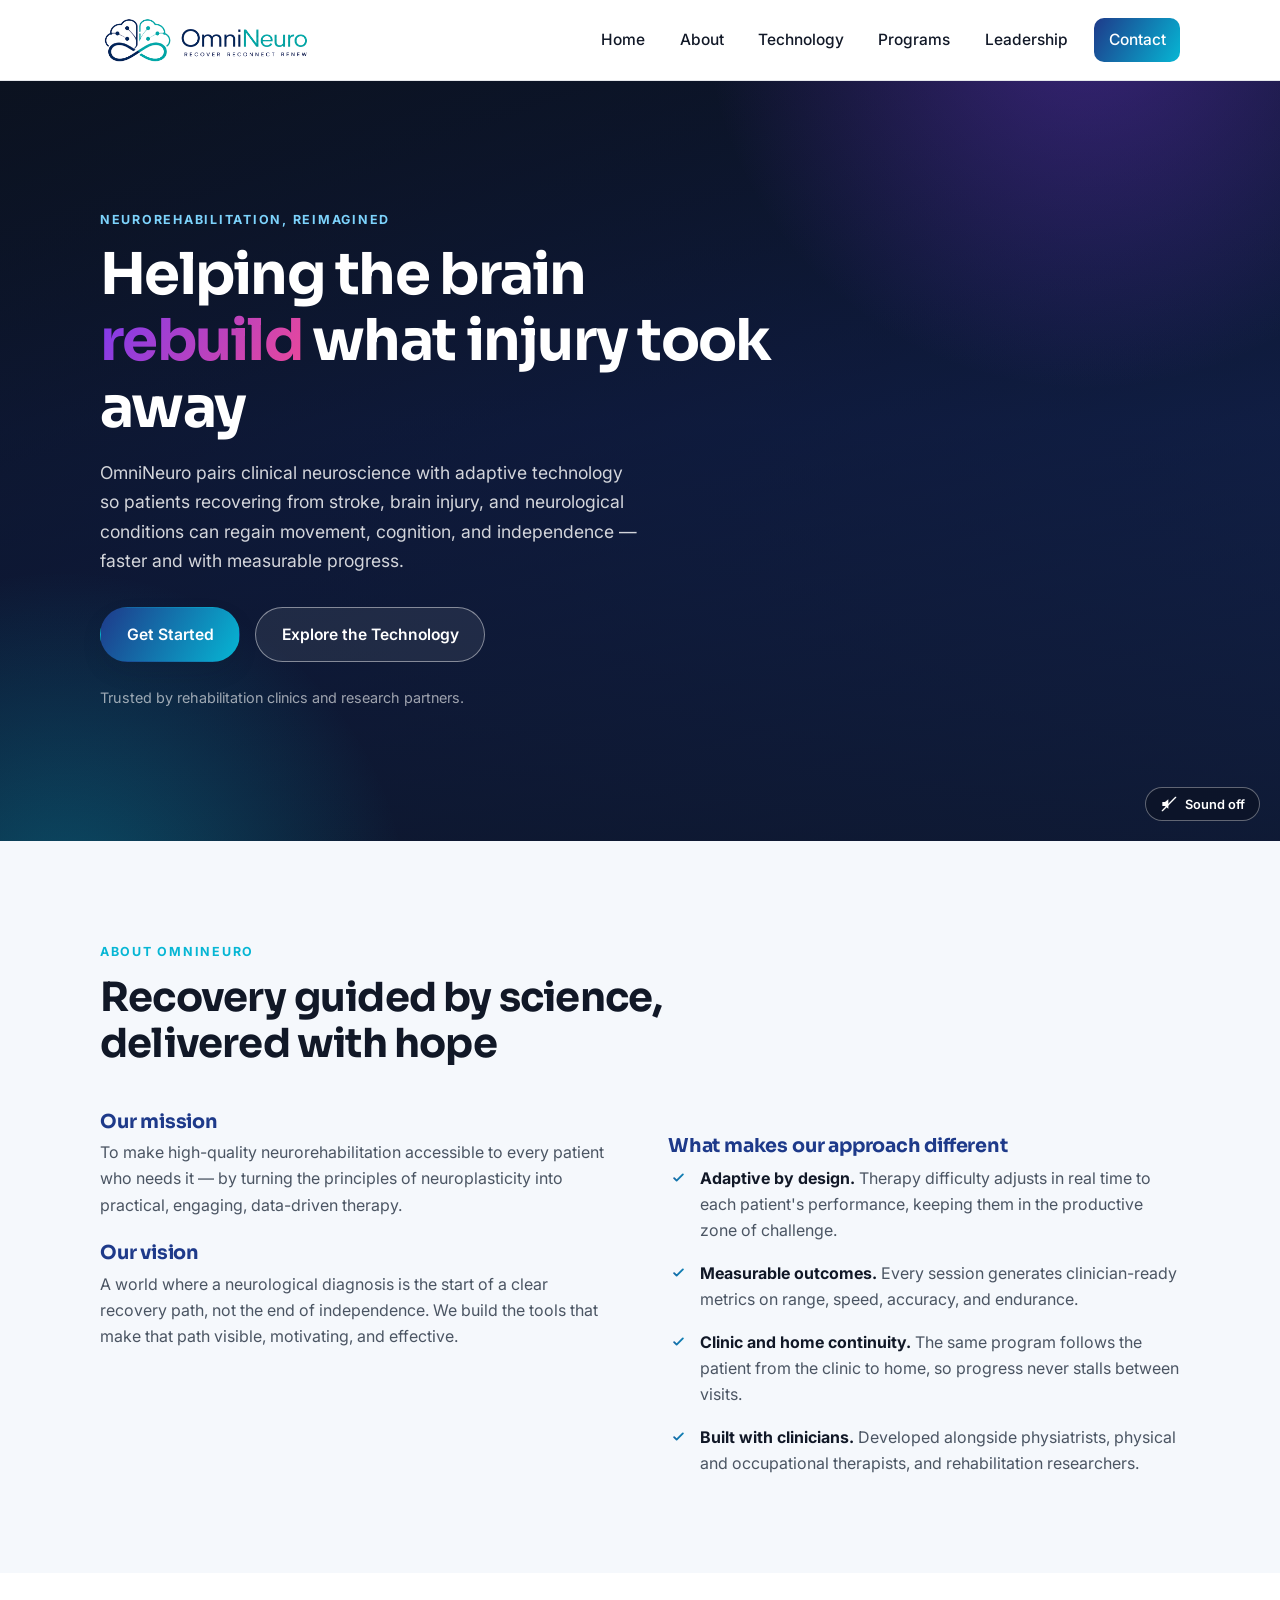
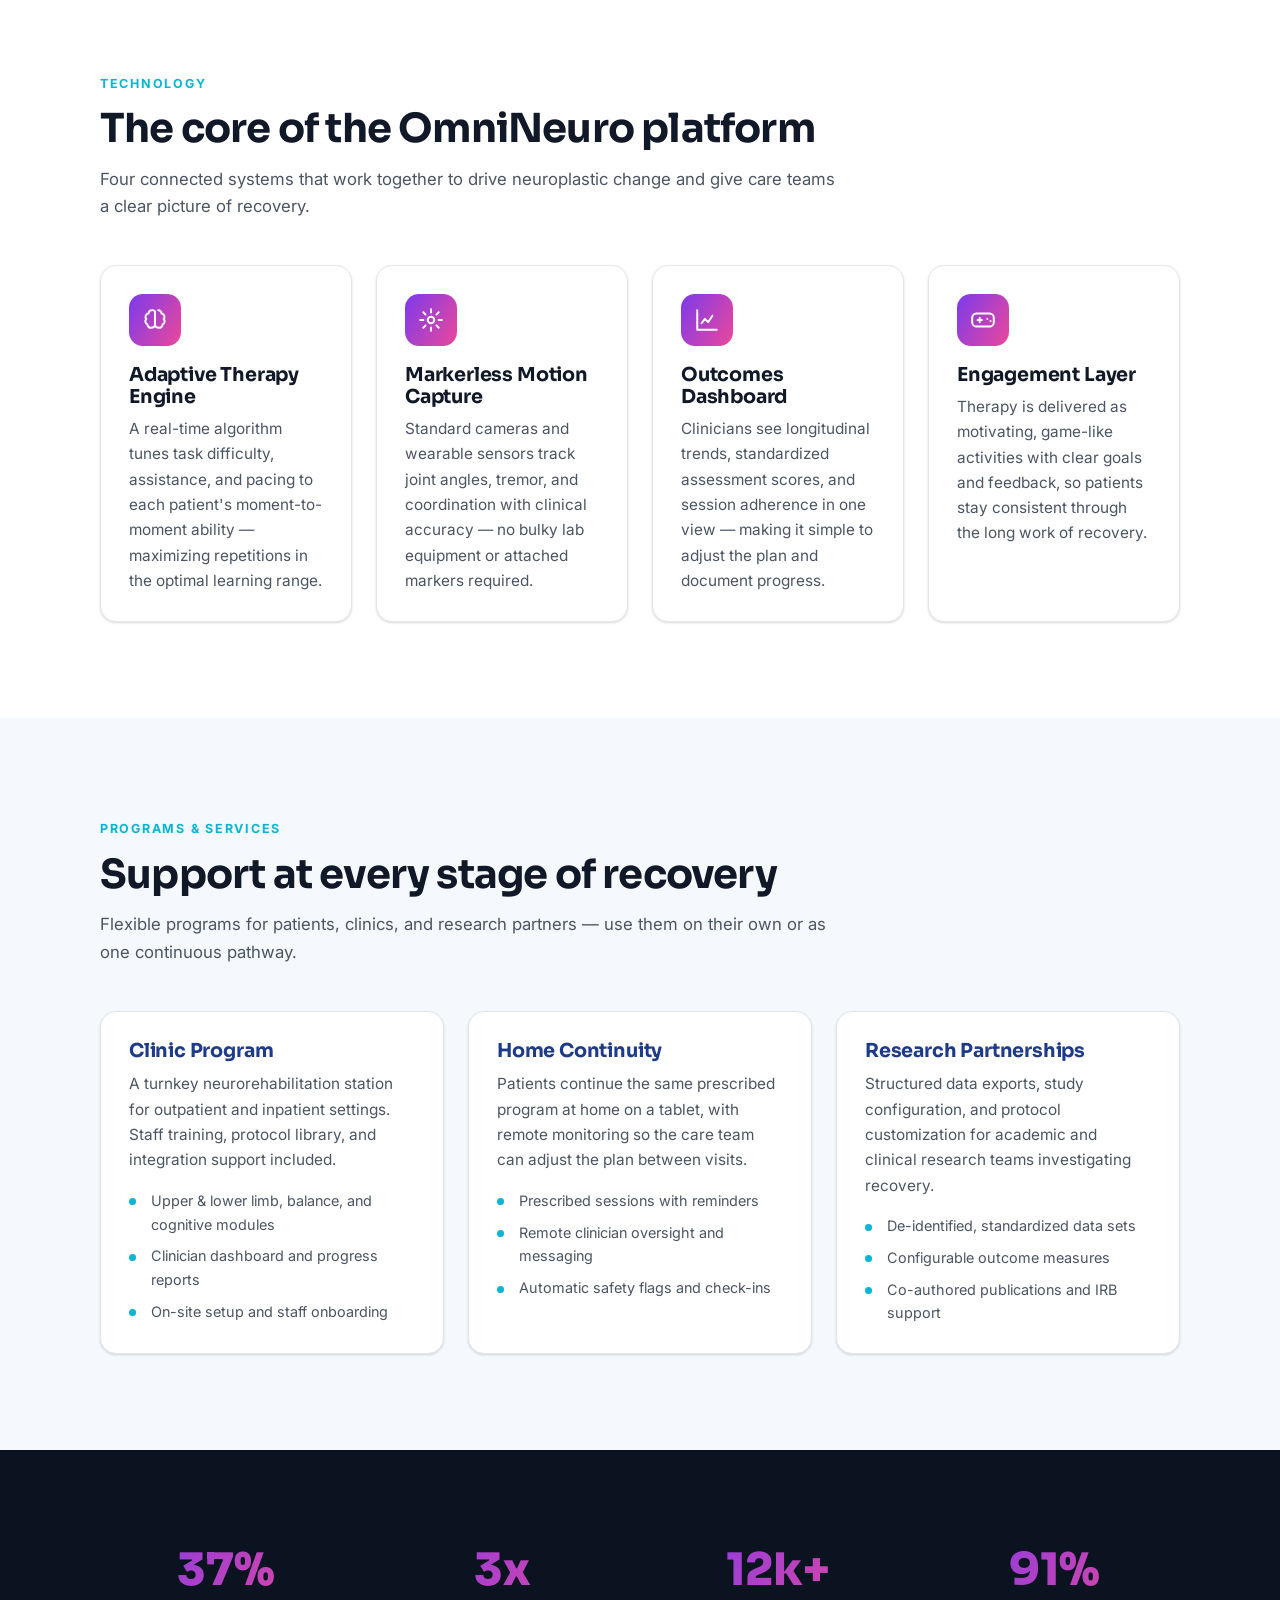
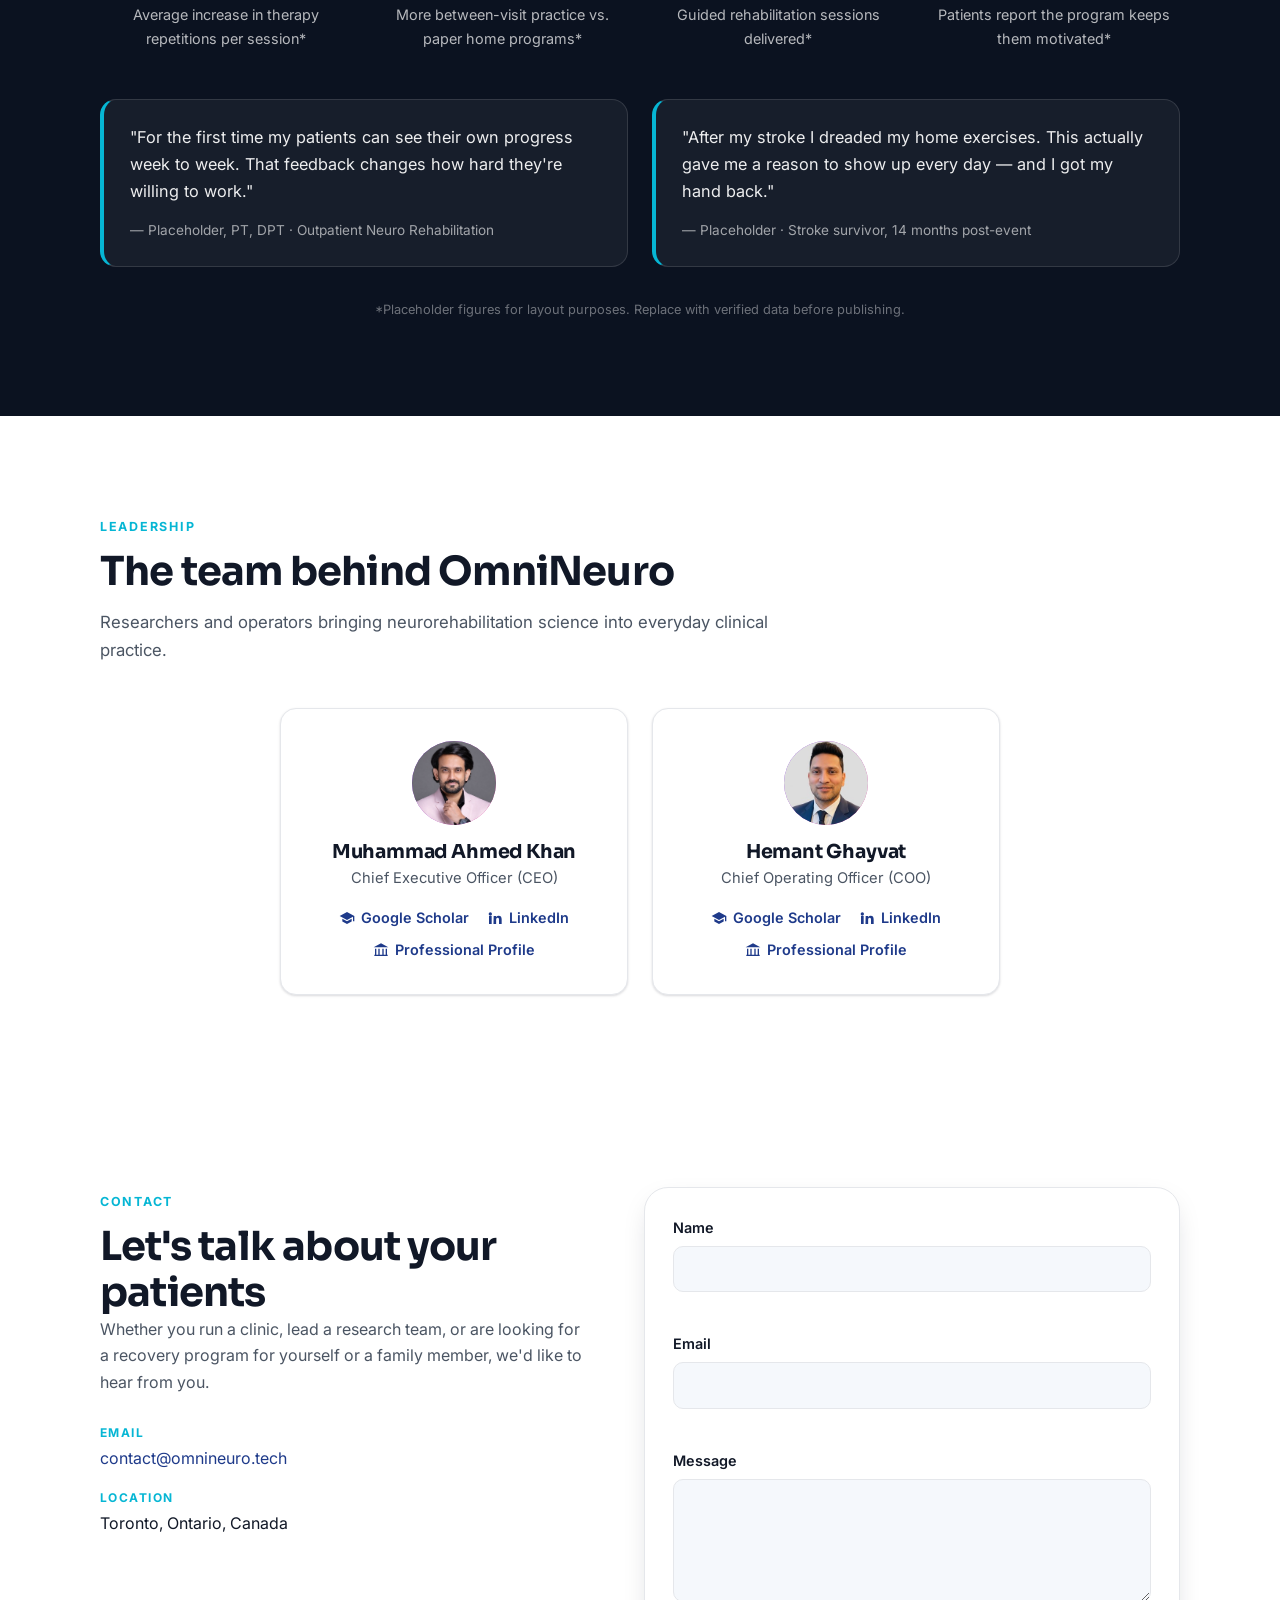
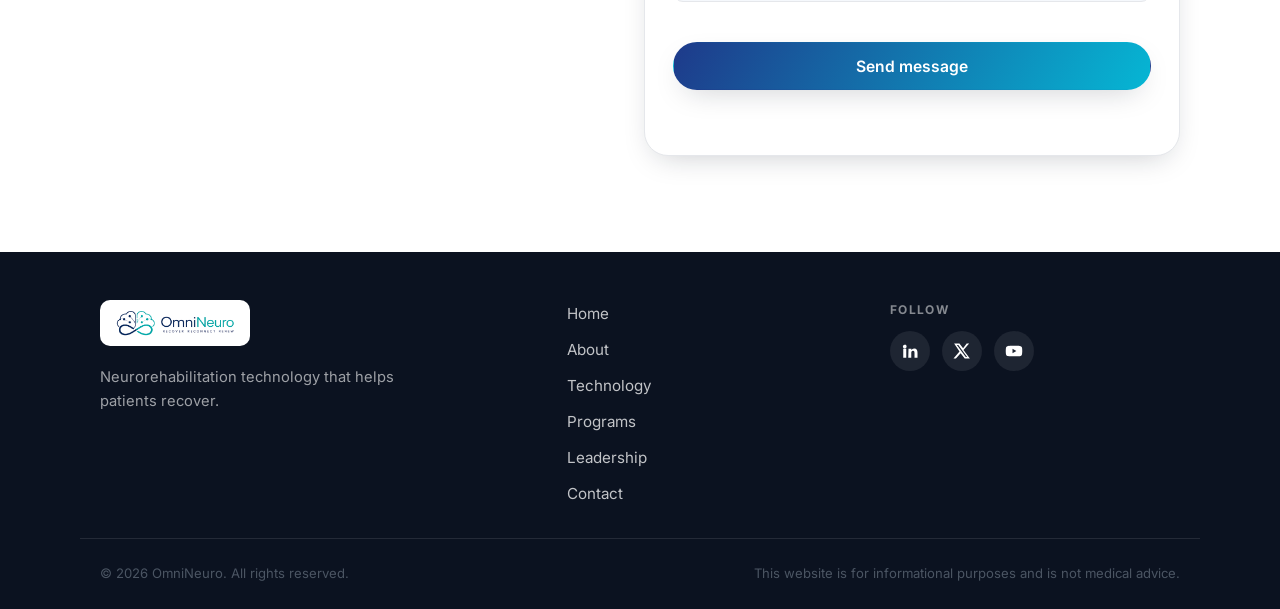
==== commit cb0294ad: "Update contact email to contact@omnineuro.tech" ====
--- a/index.html
+++ b/index.html
@@ -55,7 +55,7 @@
     "url": "https://www.omnineuro.tech/",
     "logo": "https://www.omnineuro.tech/assets/omnineuro-logo.png",
     "description": "Neurorehabilitation technology company building evidence-based tools that help patients recover movement, cognition, and independence.",
-    "email": "hello@omnineuro.tech",
+    "email": "contact@omnineuro.tech",
     "sameAs": [
       "https://www.linkedin.com/company/omnineuro",
       "https://twitter.com/omnineuro"
@@ -526,7 +526,7 @@
           <ul class="contact-list">
             <li>
               <span class="contact-list-label">Email</span>
-              <a href="mailto:hello@omnineuro.tech">hello@omnineuro.tech</a>
+              <a href="mailto:contact@omnineuro.tech">contact@omnineuro.tech</a>
             </li>
             <li>
               <span class="contact-list-label">Location</span>
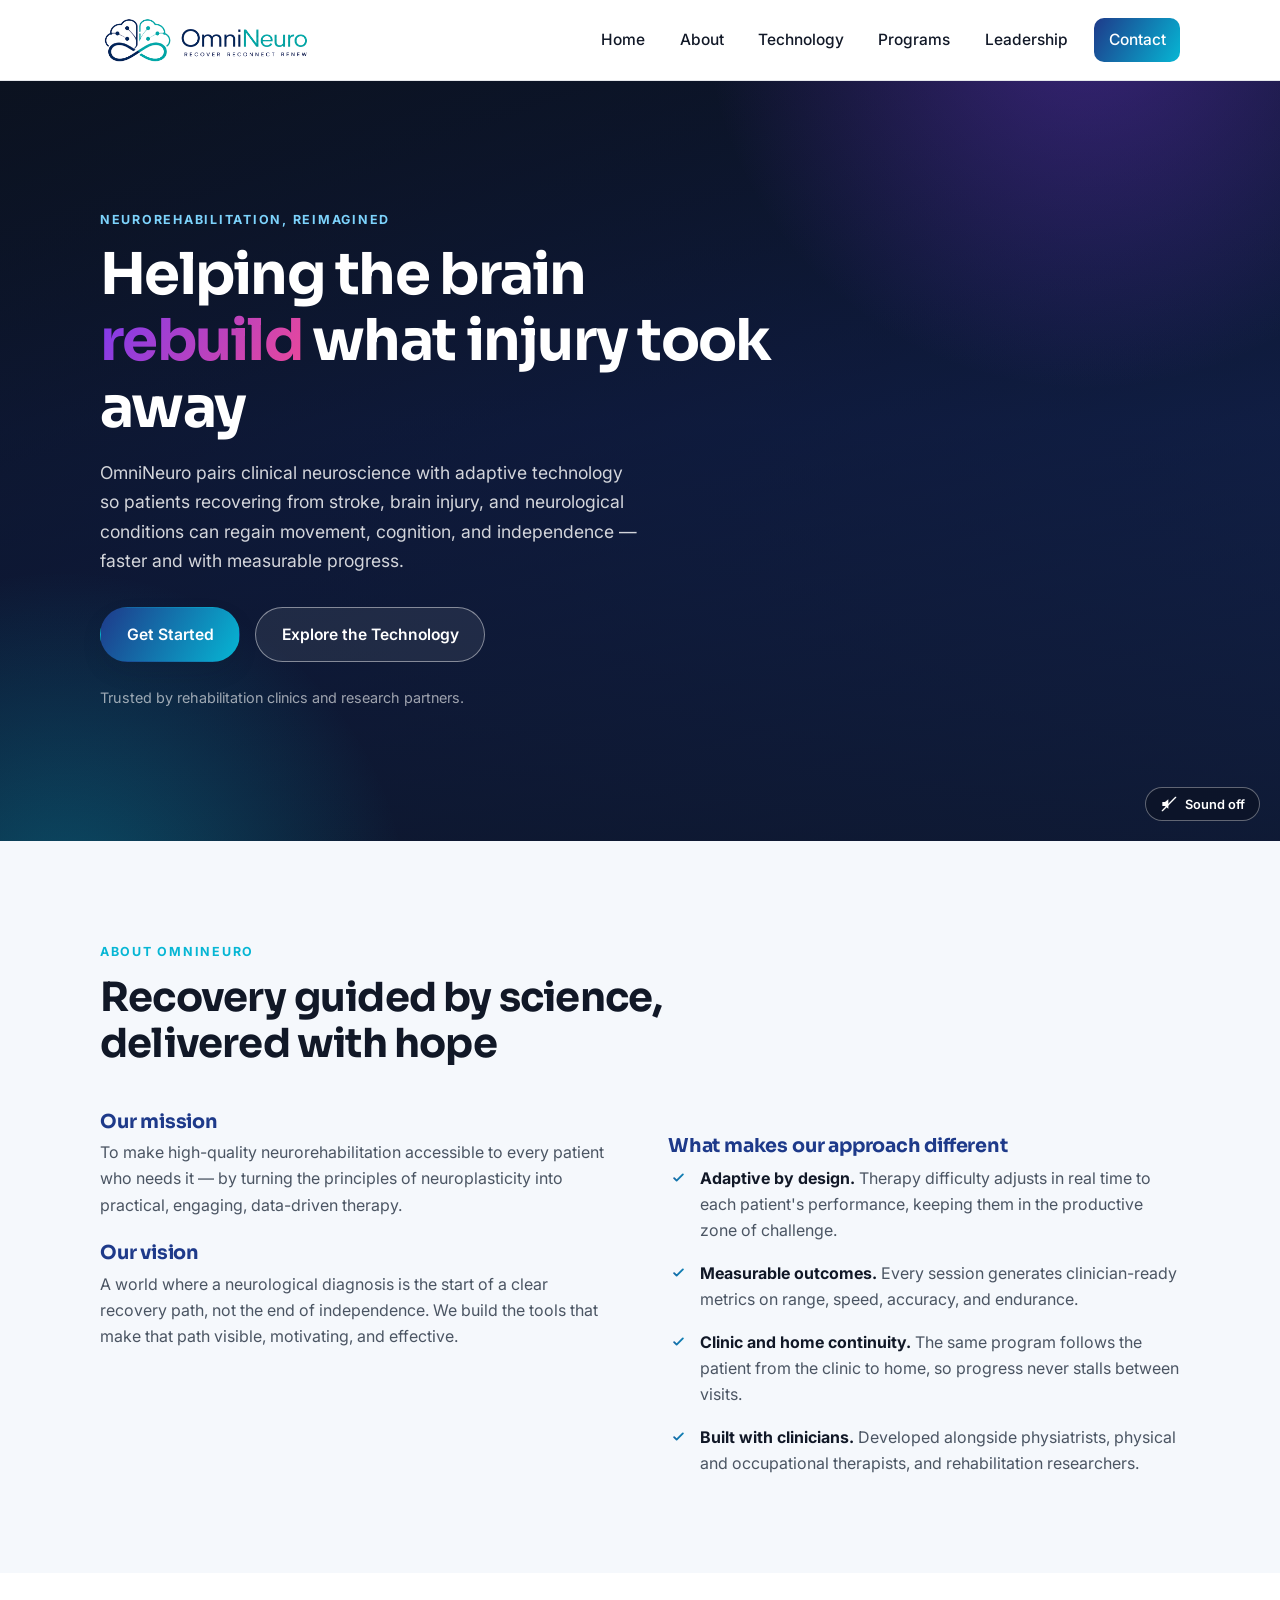
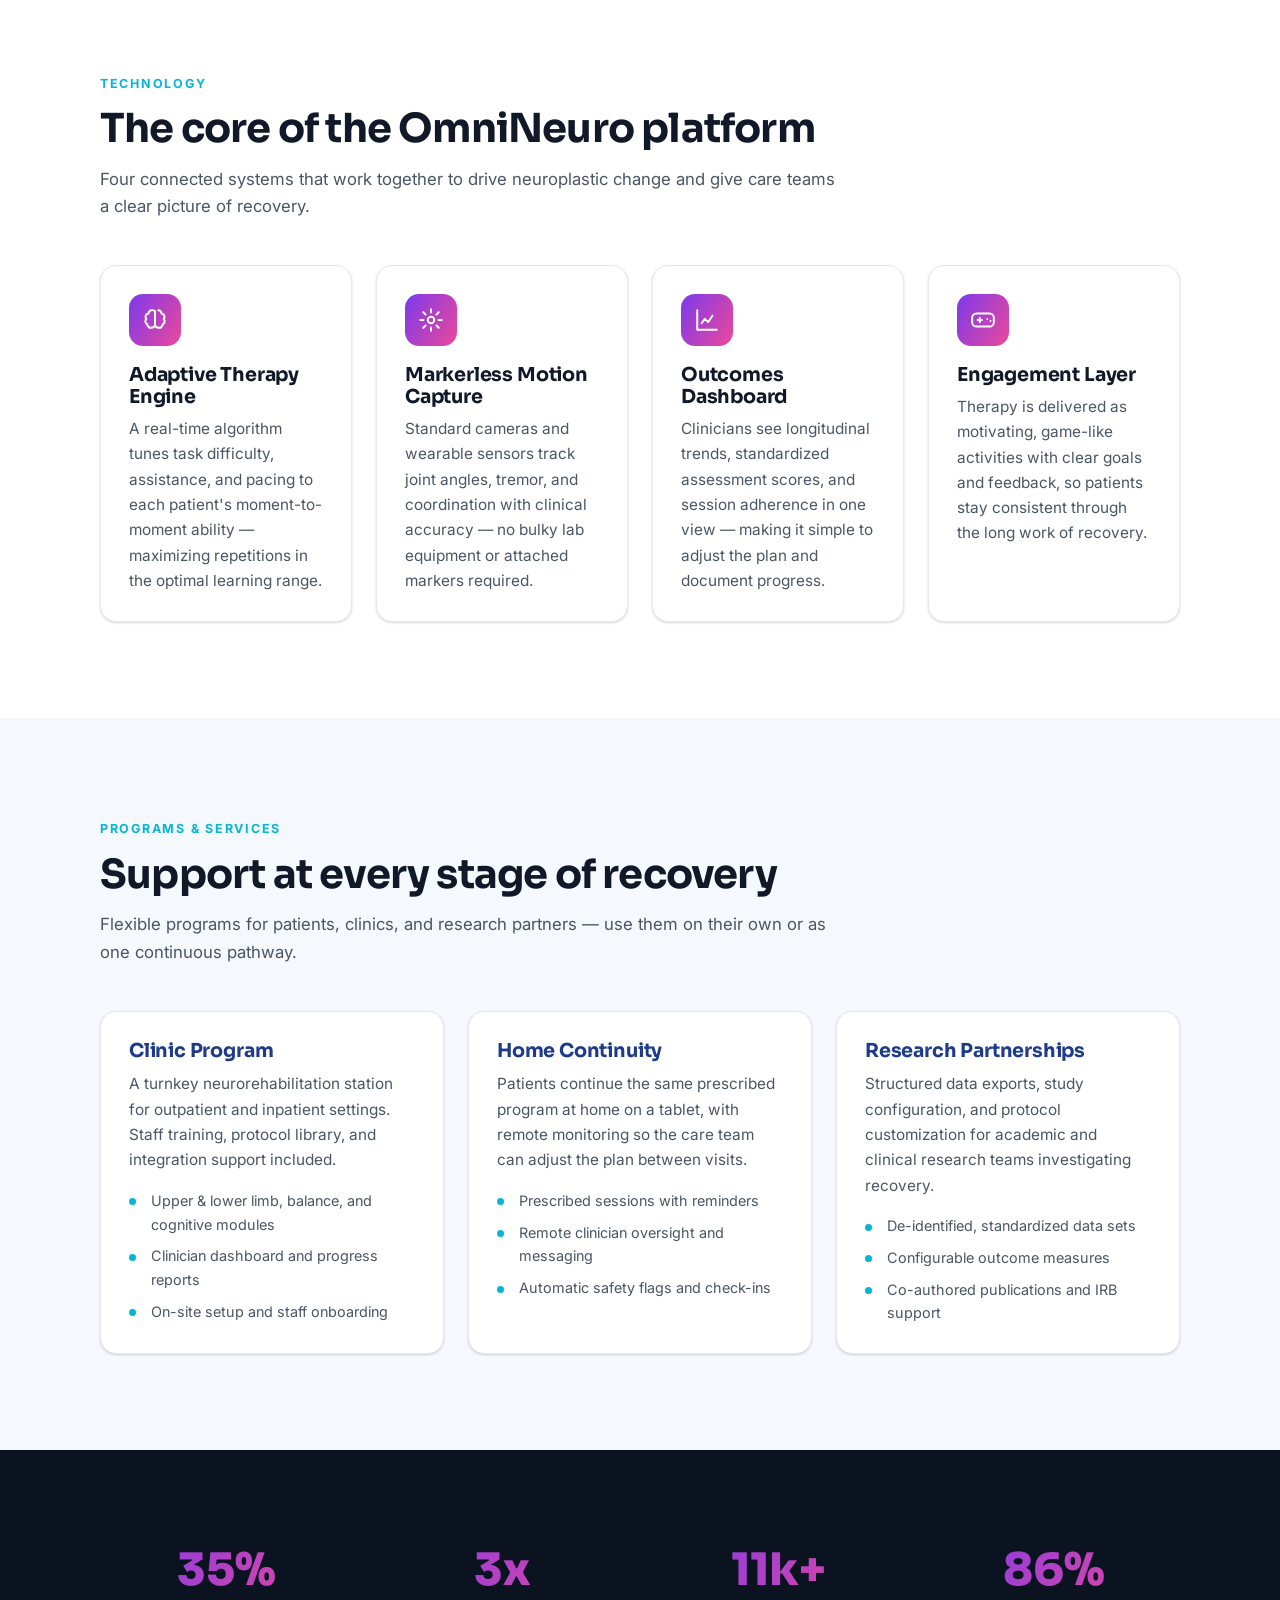
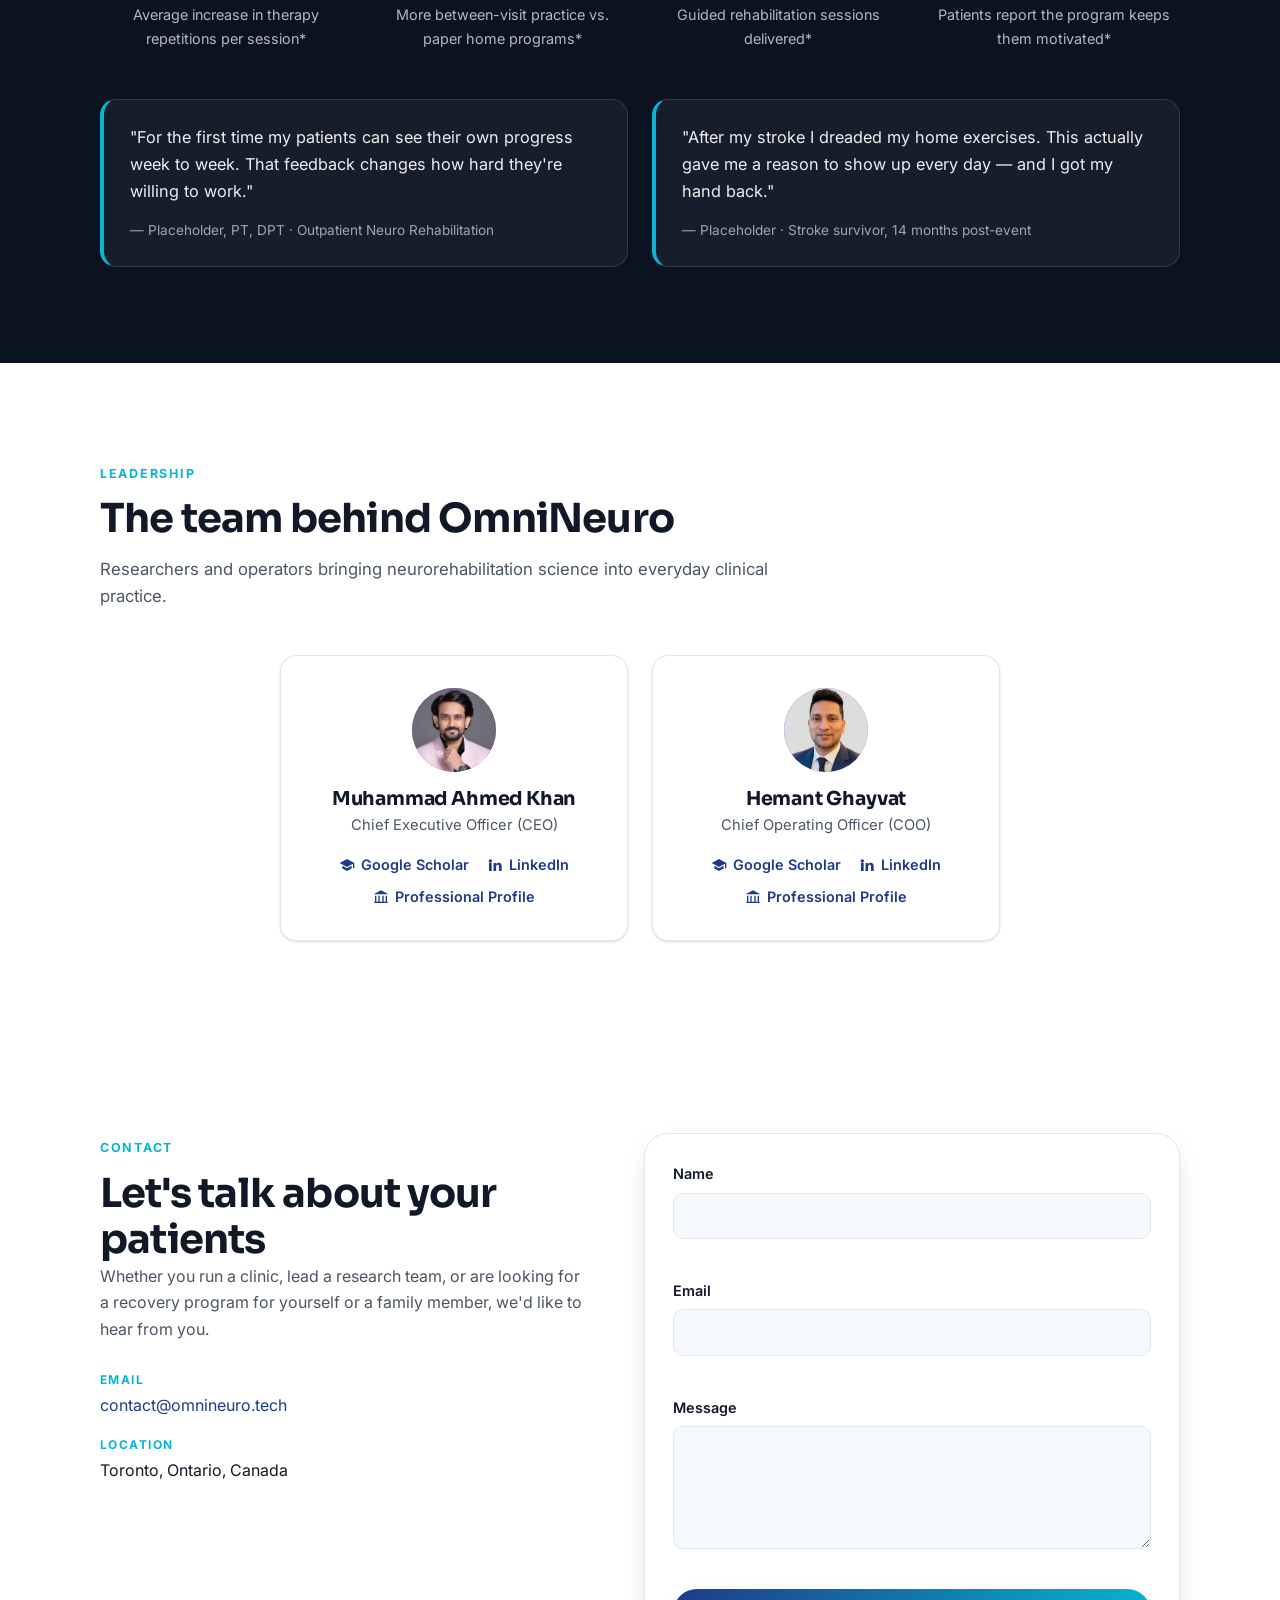
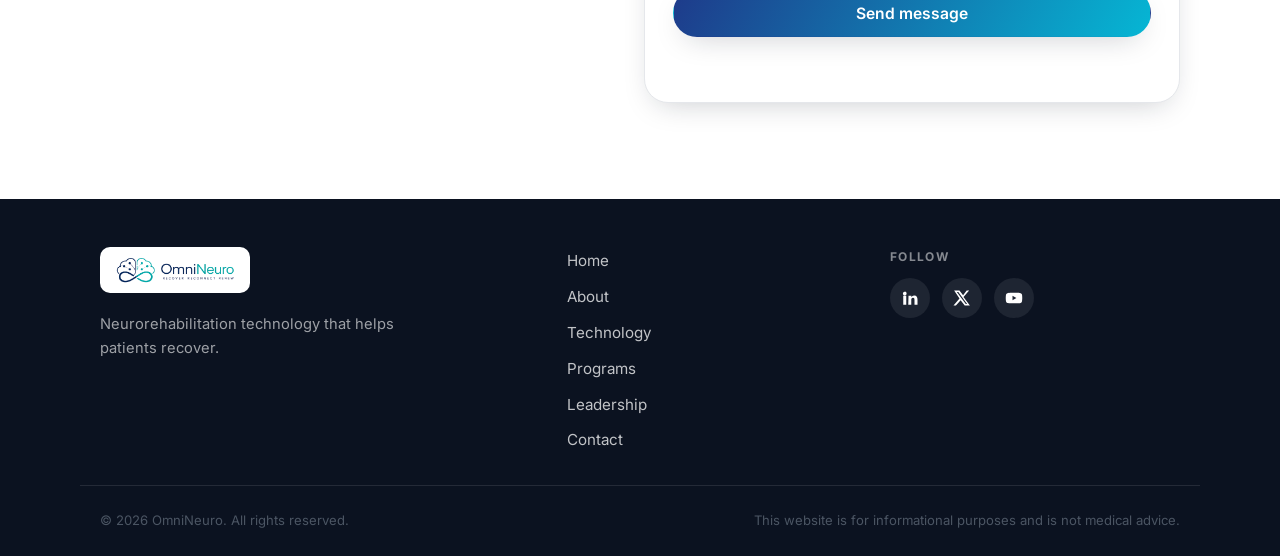
==== commit 2000cb6b: "Remove placeholder-figures disclaimer from stats section" ====
--- a/index.html
+++ b/index.html
@@ -391,8 +391,6 @@
             <figcaption>— Placeholder · Stroke survivor, 14 months post-event</figcaption>
           </figure>
         </div>
-
-        <p class="stats-disclaimer">*Placeholder figures for layout purposes. Replace with verified data before publishing.</p>
       </div>
     </section>
 
--- a/css/style.css
+++ b/css/style.css
@@ -804,13 +804,6 @@
   font-size: 0.85rem;
 }
 
-.stats-disclaimer {
-  margin-top: 2rem;
-  color: rgba(255, 255, 255, 0.4);
-  font-size: 0.8rem;
-  text-align: center;
-}
-
 @media (min-width: 720px) {
   .stats-grid {
     grid-template-columns: repeat(4, 1fr);
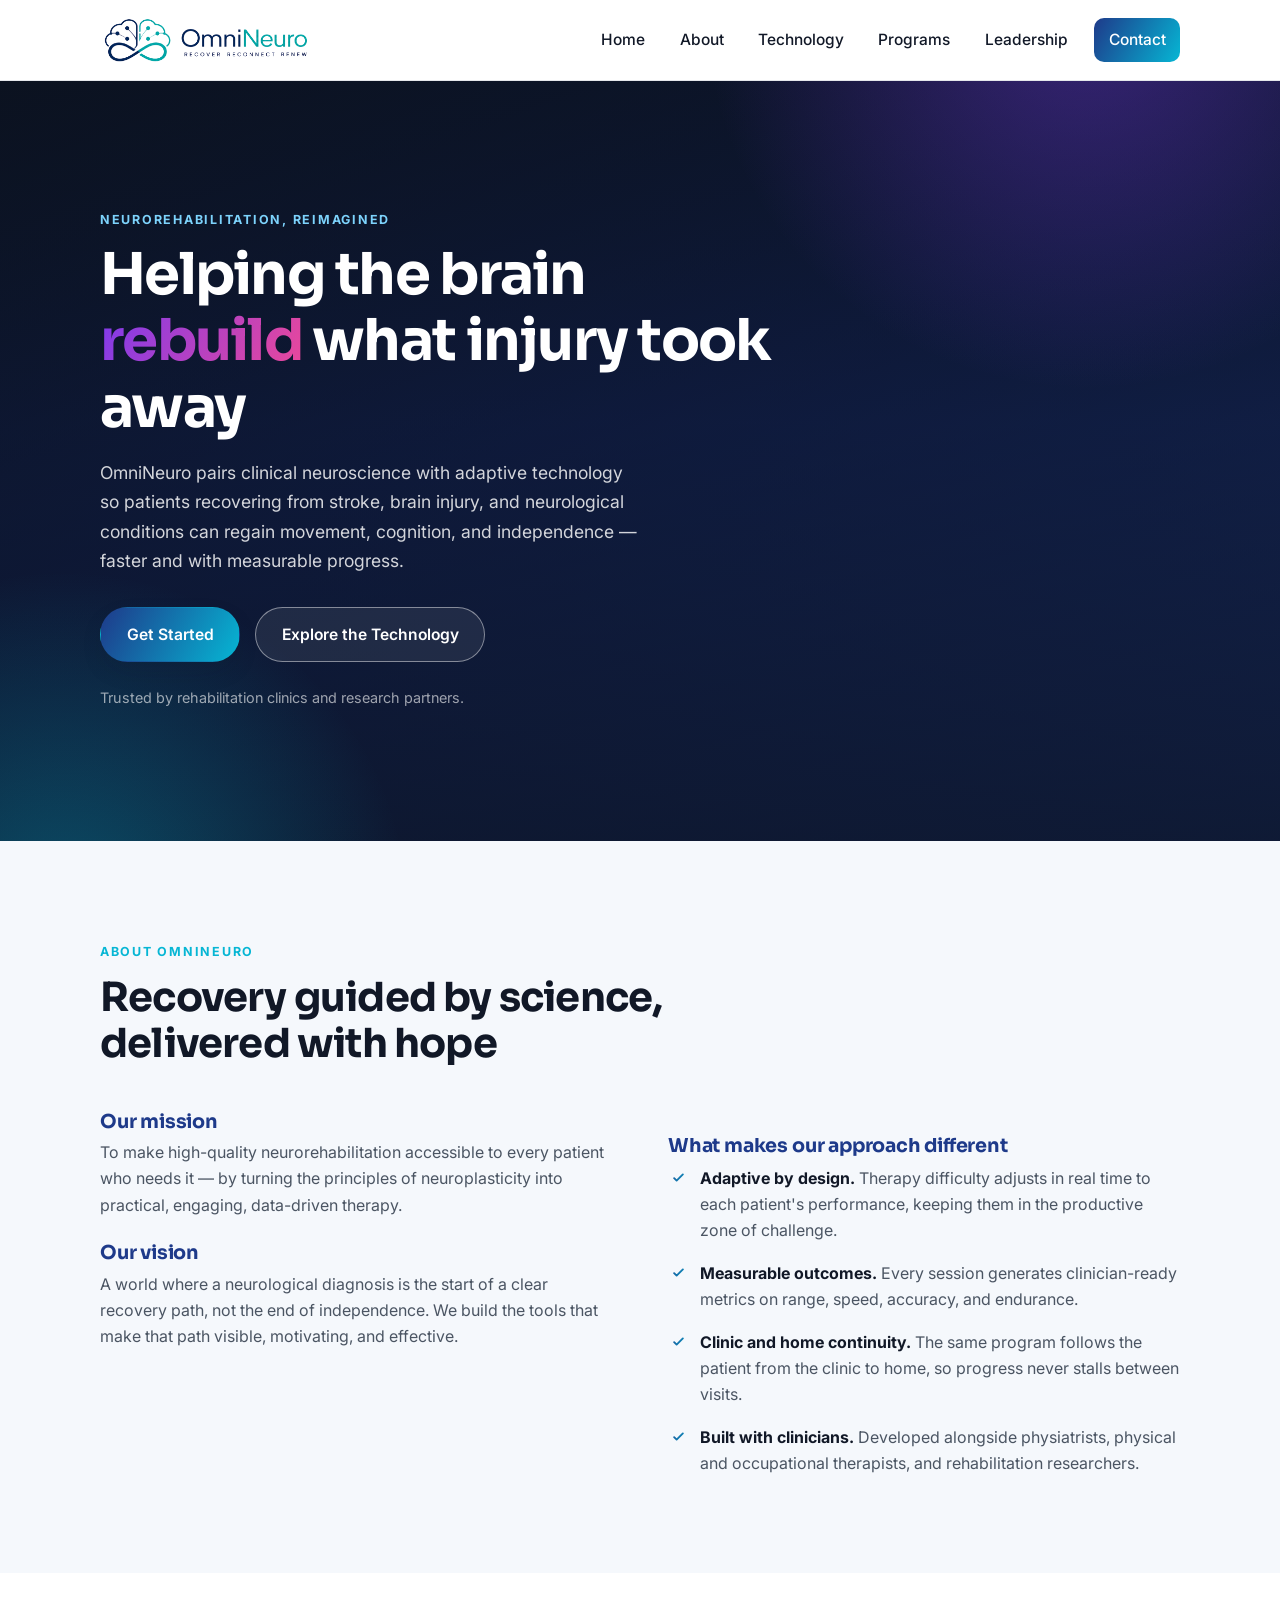
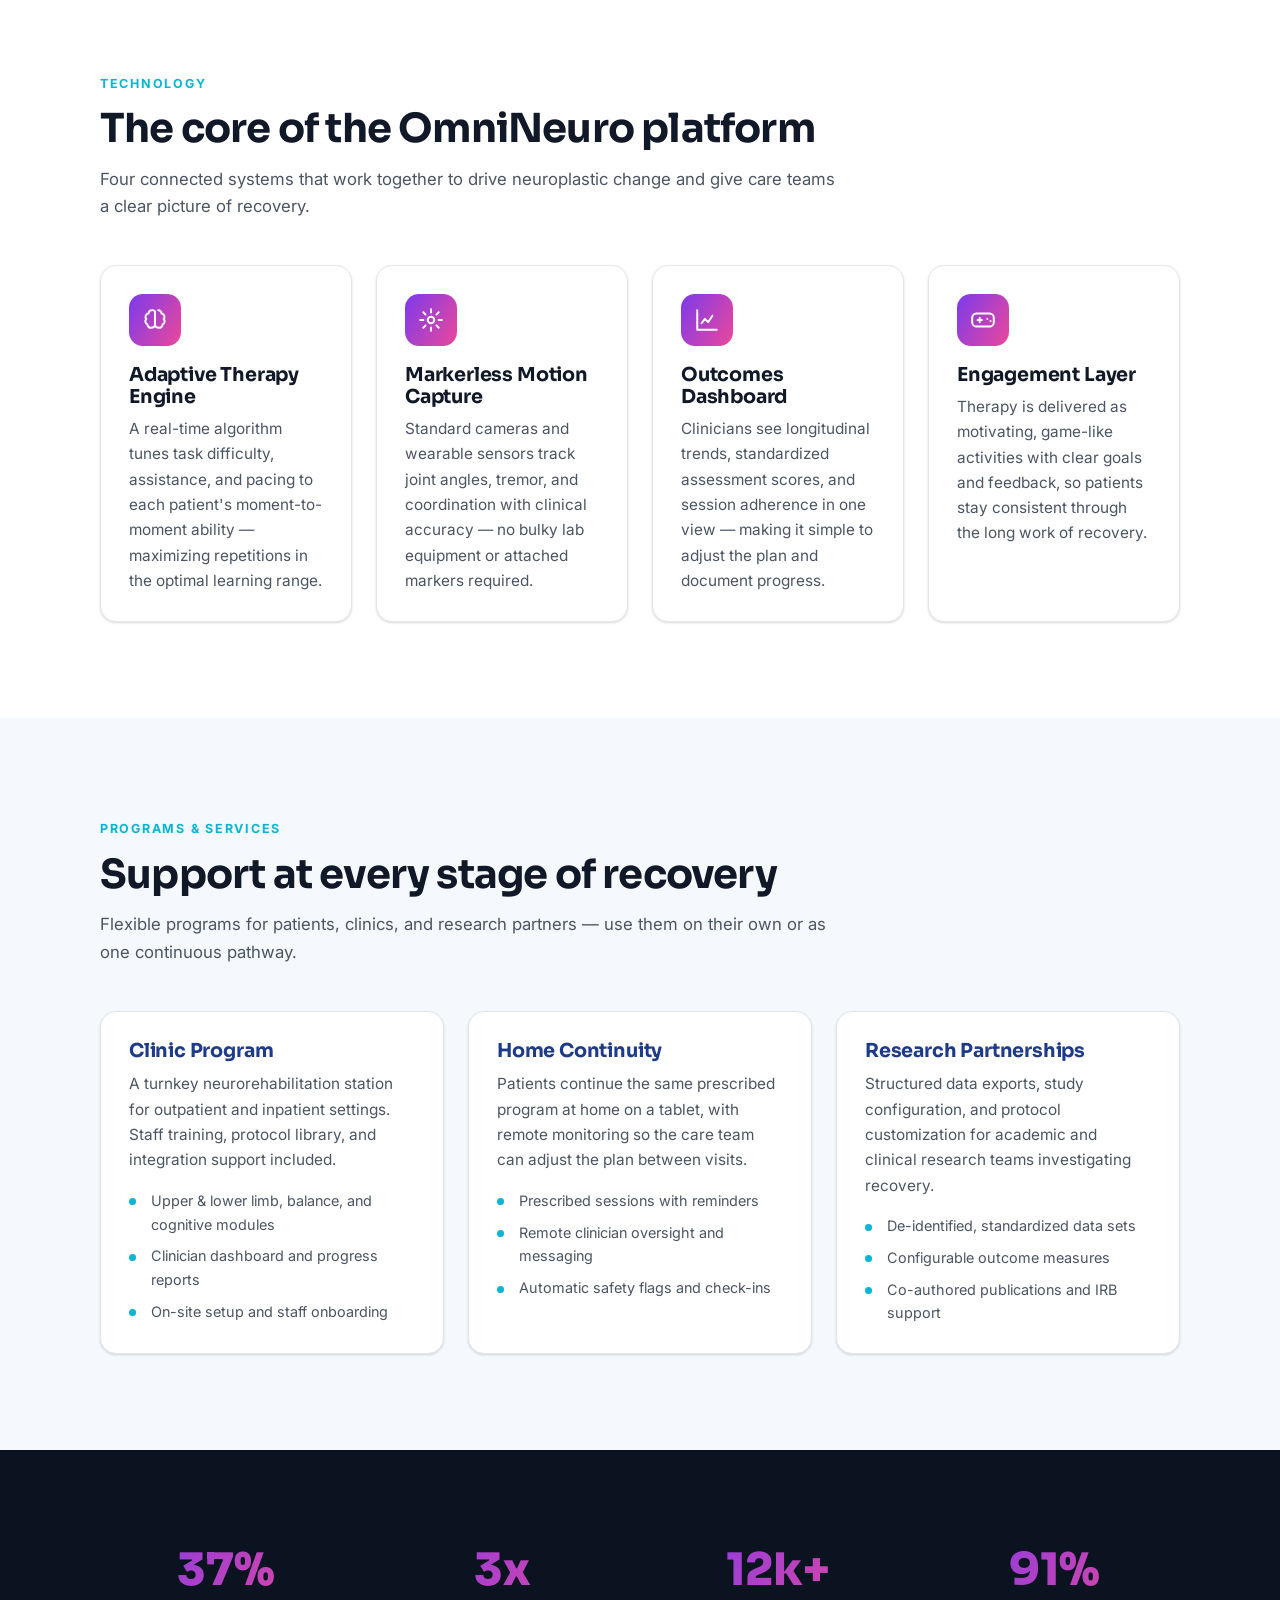
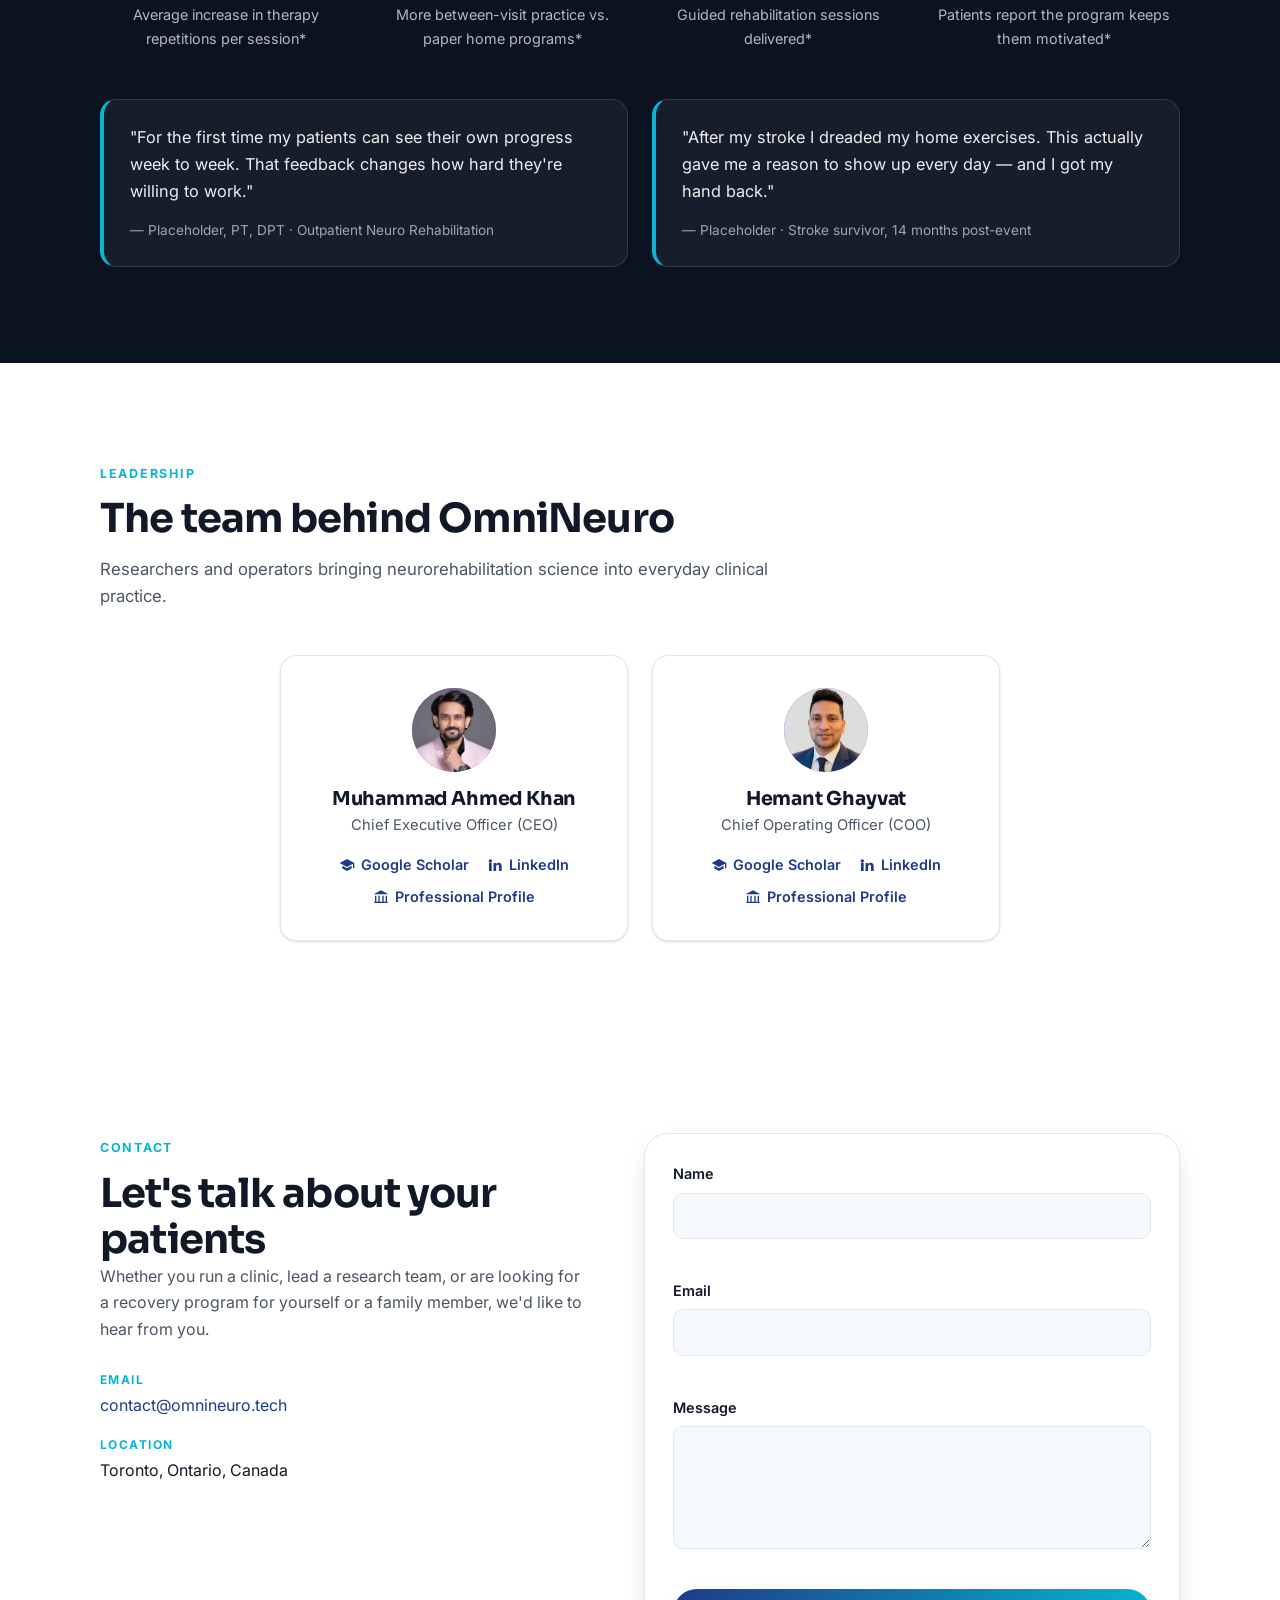
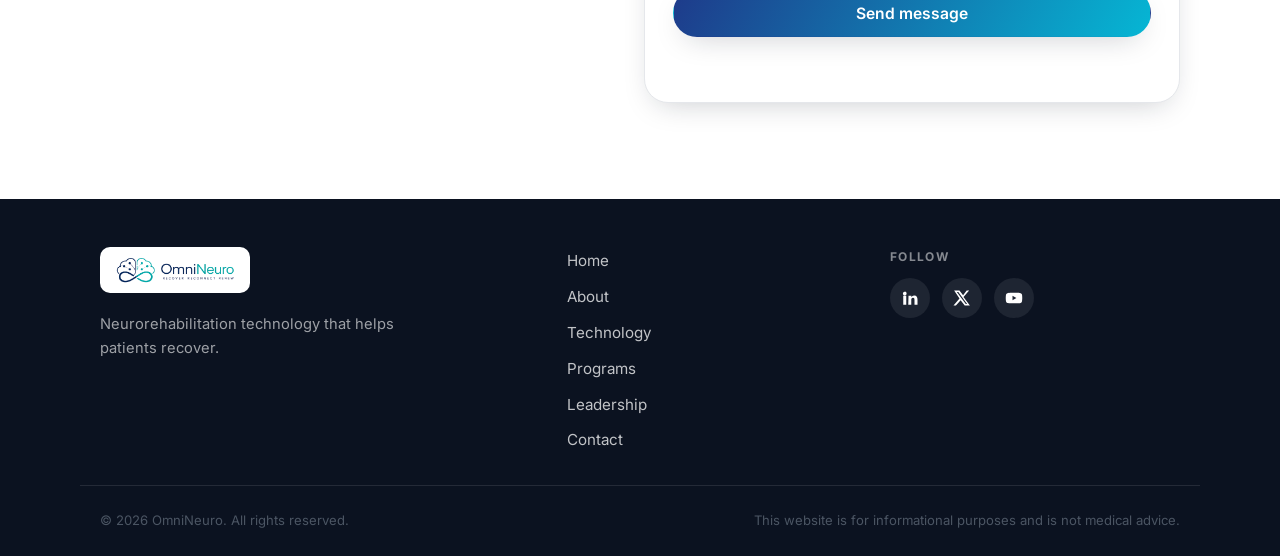
==== commit 3b08b1ae: "Strip audio from hero video; remove sound toggle - assets/stroke-rehab-intro-video.mp4 re-muxed with" ====
--- a/index.html
+++ b/index.html
@@ -109,10 +109,10 @@
          HERO
          ========================================================== -->
     <section class="hero" id="hero">
-      <!-- Background video: plays on load. Must be muted for autoplay to
-           work in browsers. The mute button below lets visitors turn
-           sound on. Swap assets/stroke-rehab-intro-video.mp4 for a
-           different clip any time (keep the filename). -->
+      <!-- Background video: plays on load, silent (the file has no audio
+           track). Muted is also required for autoplay in browsers. Swap
+           assets/stroke-rehab-intro-video.mp4 for a different clip any
+           time (keep the filename). -->
       <video
         class="hero-video"
         autoplay
@@ -145,11 +145,6 @@
           <p class="hero-note">Trusted by rehabilitation clinics and research partners.</p>
         </div>
       </div>
-
-      <!-- Sound toggle for the background video -->
-      <button class="hero-video-toggle" id="heroVideoToggle" type="button" aria-pressed="false">
-        <span class="hero-video-toggle-label">Sound off</span>
-      </button>
     </section>
 
     <!-- ==========================================================
--- a/css/style.css
+++ b/css/style.css
@@ -490,49 +490,6 @@
   max-width: 42rem;
 }
 
-/* Sound on/off control for the background video */
-.hero-video-toggle {
-  position: absolute;
-  right: 1.25rem;
-  bottom: 1.25rem;
-  z-index: 3;
-  display: inline-flex;
-  align-items: center;
-  gap: 0.5rem;
-  padding: 0.5rem 0.9rem;
-  font-family: var(--font-body);
-  font-size: 0.8rem;
-  font-weight: 600;
-  color: #fff;
-  background: rgba(11, 18, 32, 0.55);
-  border: 1px solid rgba(255, 255, 255, 0.35);
-  border-radius: 999px;
-  cursor: pointer;
-  backdrop-filter: blur(6px);
-  transition: background-color var(--transition), transform var(--transition);
-}
-
-.hero-video-toggle:hover {
-  background: rgba(11, 18, 32, 0.8);
-  transform: translateY(-1px);
-}
-
-/* Speaker icon before the label. Default (aria-pressed="false") = muted,
-   so the icon shows a slash; when pressed (sound on) it shows sound waves. */
-.hero-video-toggle::before {
-  content: "";
-  width: 16px;
-  height: 16px;
-  background: #fff;
-  -webkit-mask: url("data:image/svg+xml,%3Csvg xmlns='http://www.w3.org/2000/svg' viewBox='0 0 24 24'%3E%3Cpath d='M11 5 6 9H2v6h4l5 4z'/%3E%3Cline x1='22' y1='2' x2='2' y2='22' stroke='%23000' stroke-width='2' stroke-linecap='round'/%3E%3C/svg%3E") center / contain no-repeat;
-  mask: url("data:image/svg+xml,%3Csvg xmlns='http://www.w3.org/2000/svg' viewBox='0 0 24 24'%3E%3Cpath d='M11 5 6 9H2v6h4l5 4z'/%3E%3Cline x1='22' y1='2' x2='2' y2='22' stroke='%23000' stroke-width='2' stroke-linecap='round'/%3E%3C/svg%3E") center / contain no-repeat;
-}
-
-.hero-video-toggle[aria-pressed="true"]::before {
-  -webkit-mask-image: url("data:image/svg+xml,%3Csvg xmlns='http://www.w3.org/2000/svg' viewBox='0 0 24 24'%3E%3Cpath d='M11 5 6 9H2v6h4l5 4z'/%3E%3Cpath fill='none' stroke='%23000' stroke-width='2' stroke-linecap='round' d='M15.5 8.5a5 5 0 0 1 0 7M18.5 5.5a9 9 0 0 1 0 13'/%3E%3C/svg%3E");
-  mask-image: url("data:image/svg+xml,%3Csvg xmlns='http://www.w3.org/2000/svg' viewBox='0 0 24 24'%3E%3Cpath d='M11 5 6 9H2v6h4l5 4z'/%3E%3Cpath fill='none' stroke='%23000' stroke-width='2' stroke-linecap='round' d='M15.5 8.5a5 5 0 0 1 0 7M18.5 5.5a9 9 0 0 1 0 13'/%3E%3C/svg%3E");
-}
-
 .eyebrow {
   /* Reuse eyebrow style but brighten it on the dark hero */
 }
@@ -565,16 +522,6 @@
 .hero-note {
   color: rgba(255, 255, 255, 0.6);
   font-size: 0.9rem;
-}
-
-@media (max-width: 600px) {
-  /* Move the sound toggle to the top on small screens so it's not
-     hidden behind the CTA buttons */
-  .hero-video-toggle {
-    top: 1rem;
-    right: 1rem;
-    bottom: auto;
-  }
 }
 
 
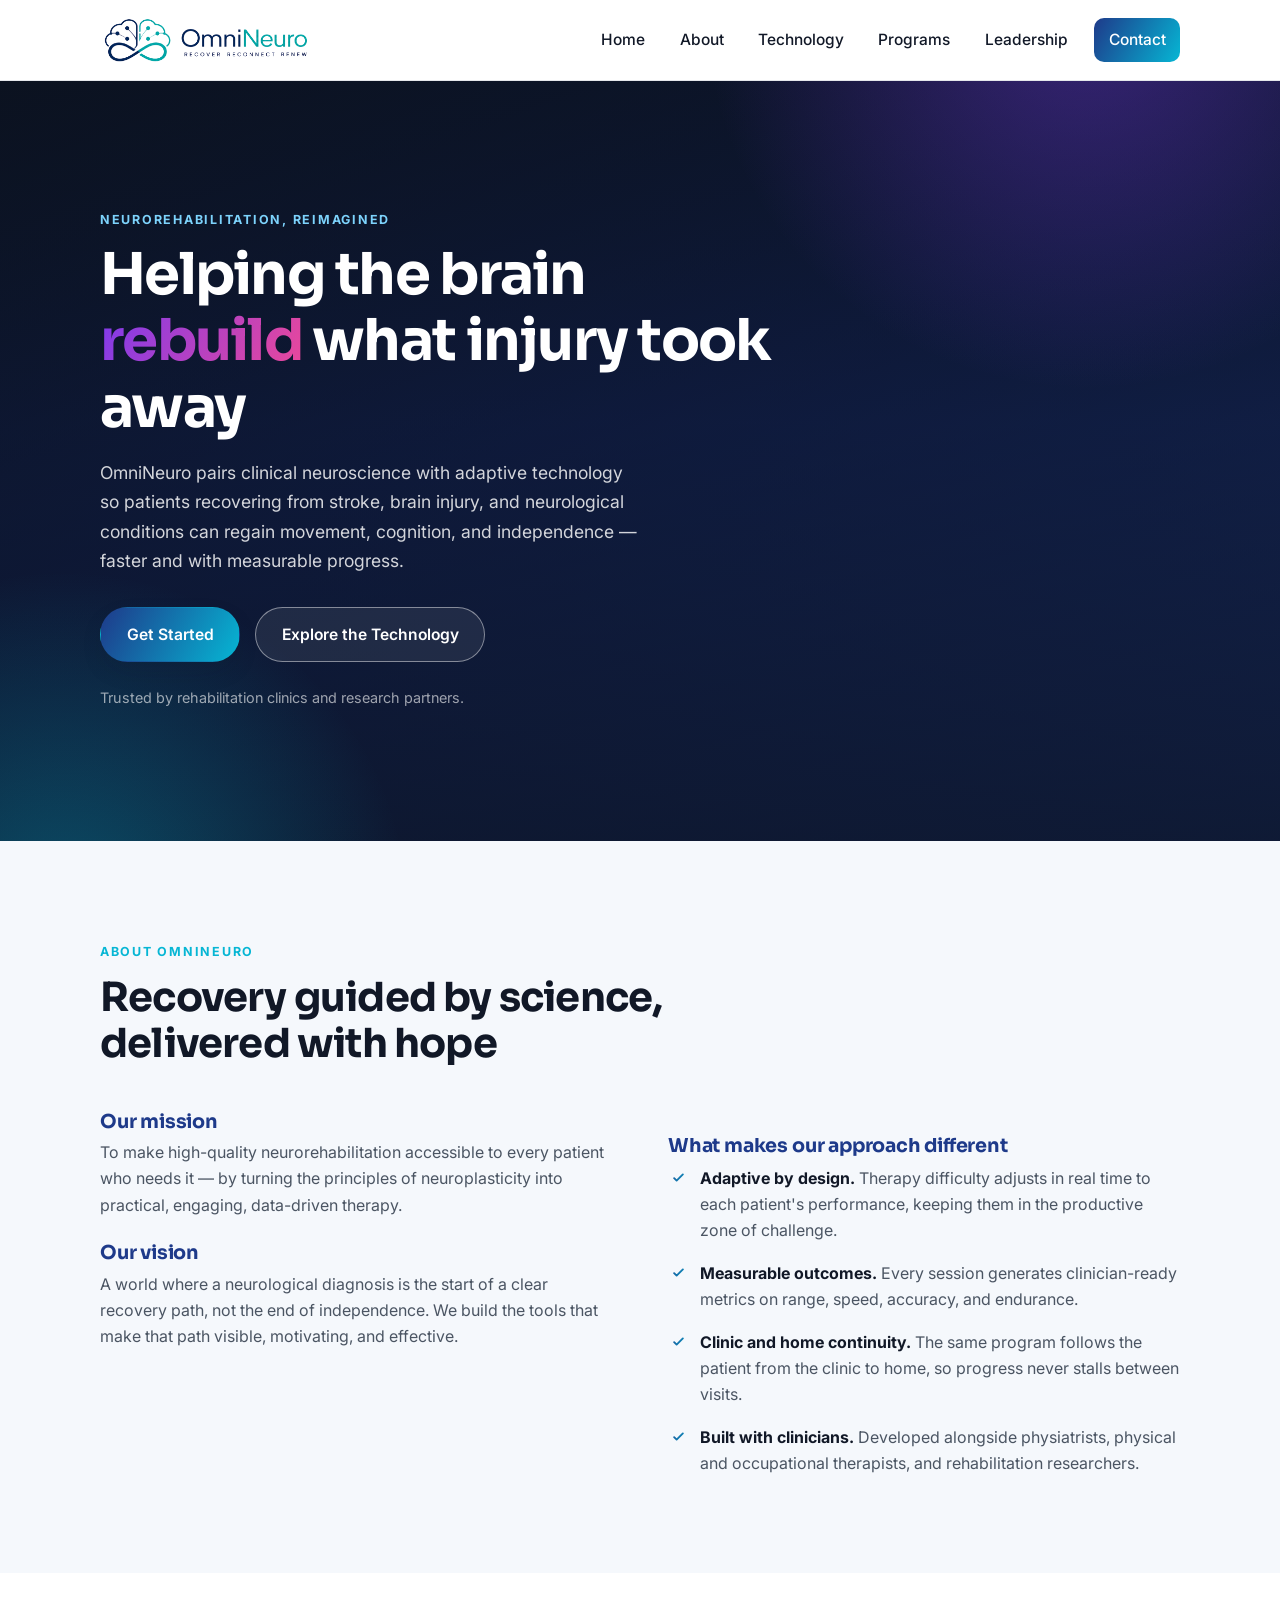
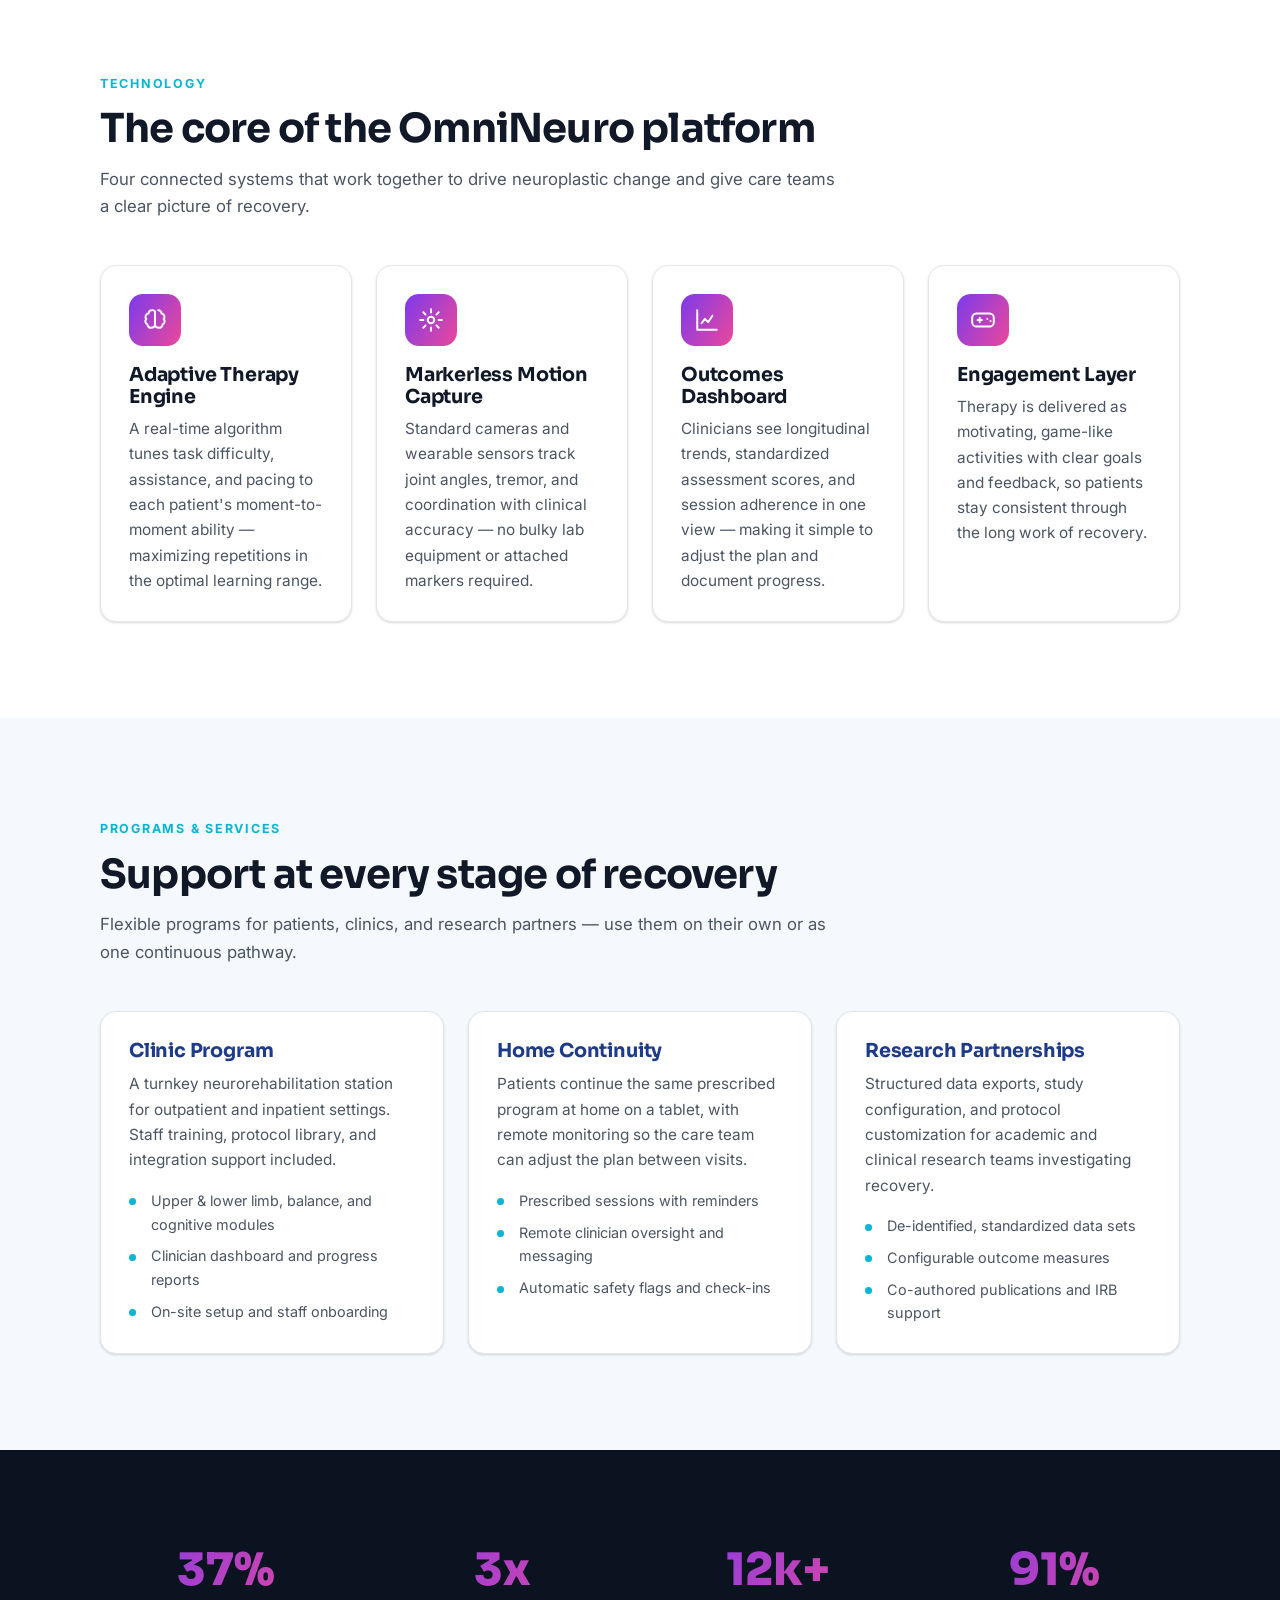
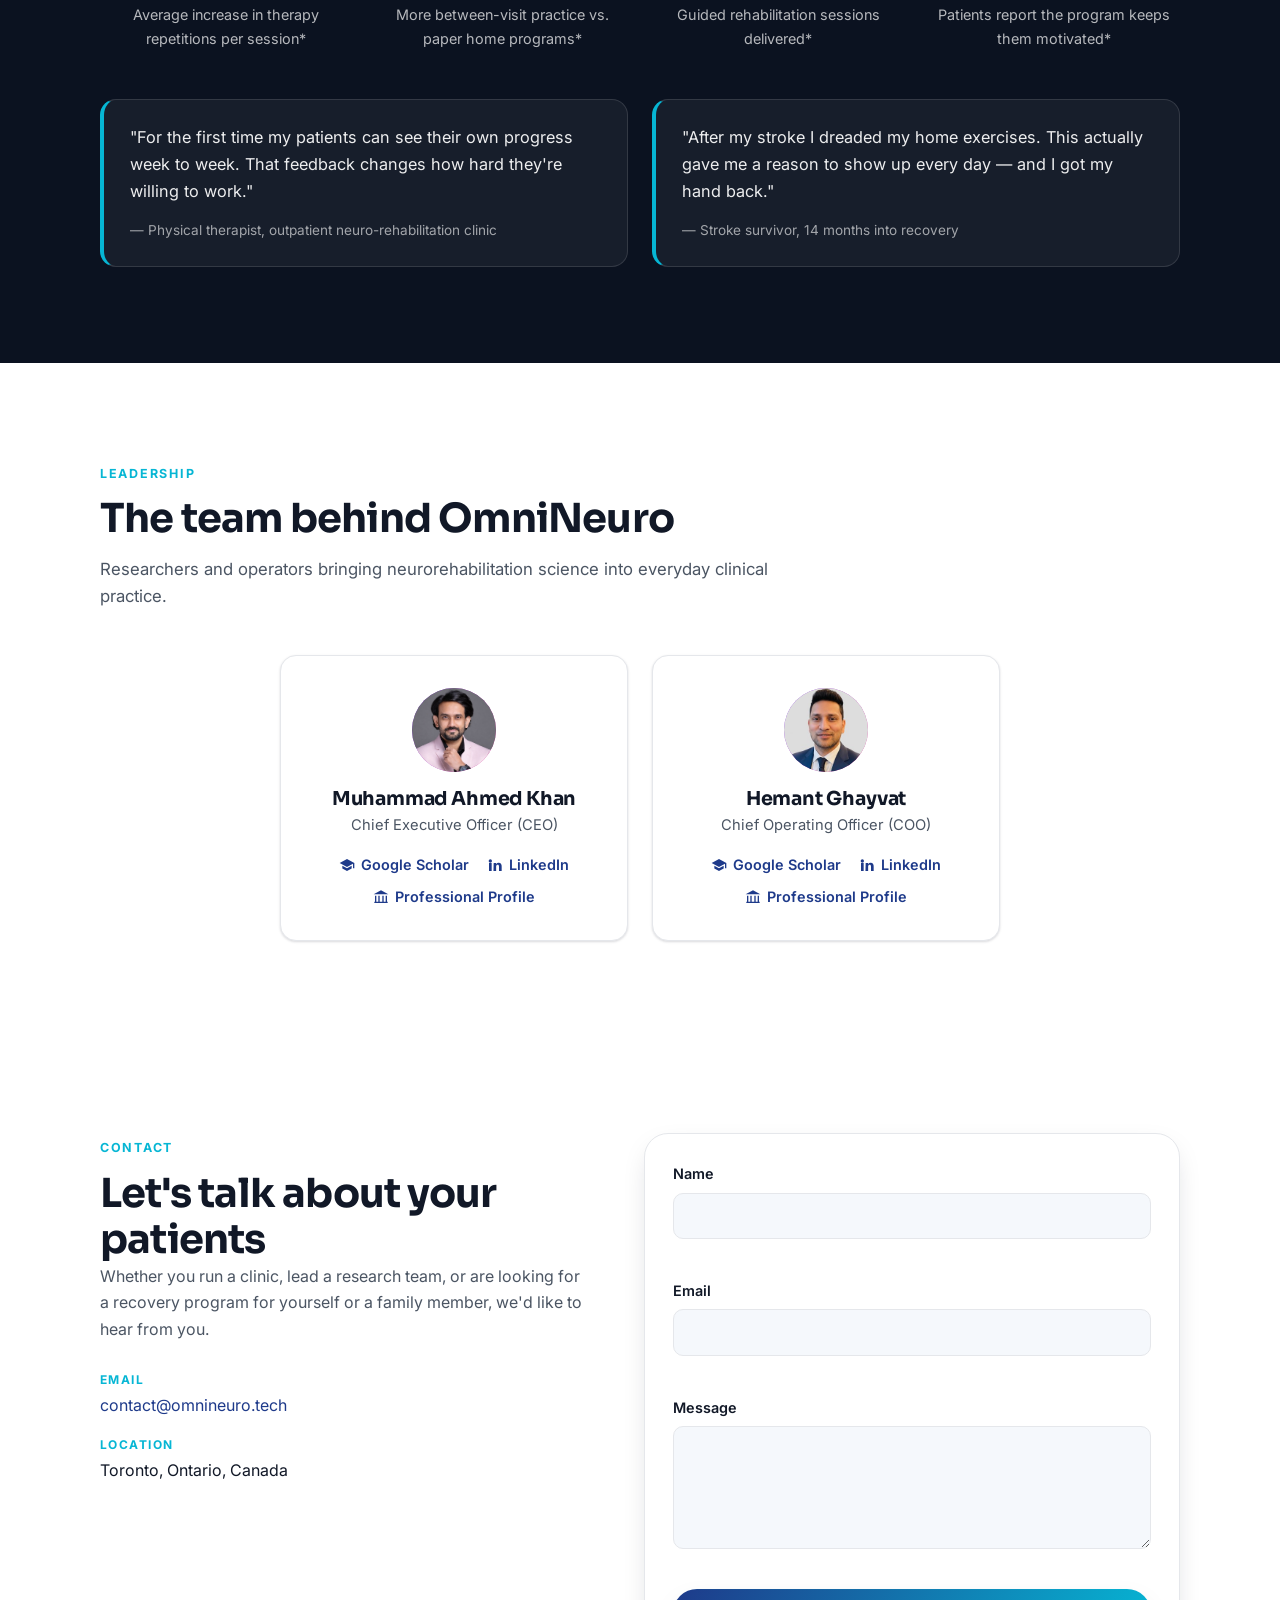
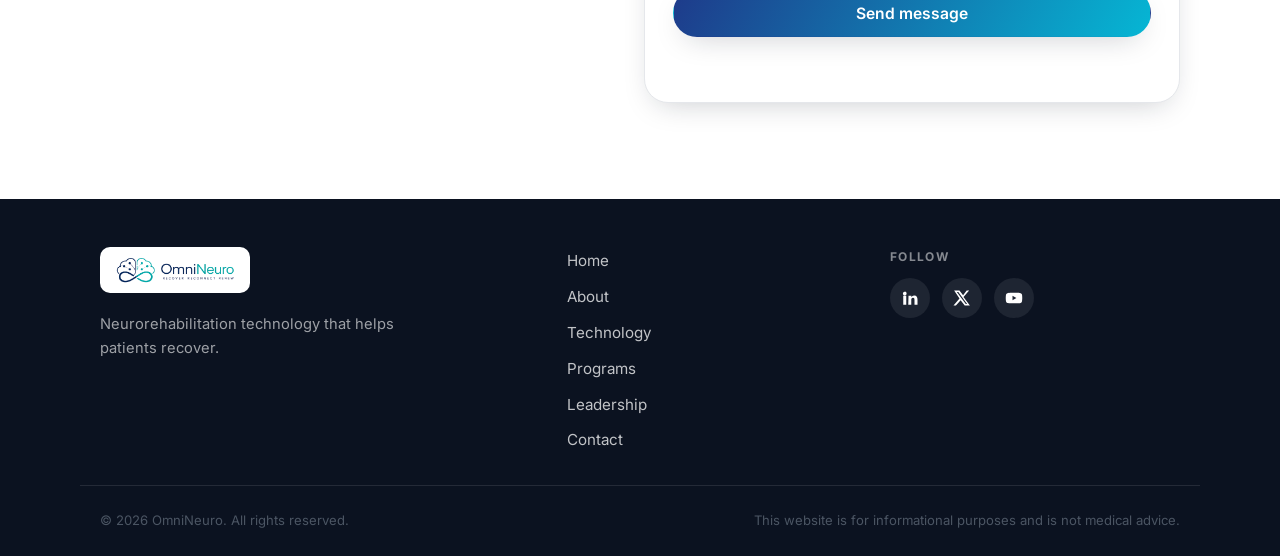
==== commit cc48e1e4: "Rewrite testimonial attributions without 'Placeholder'" ====
--- a/index.html
+++ b/index.html
@@ -375,7 +375,7 @@
               "For the first time my patients can see their own progress week to week.
               That feedback changes how hard they're willing to work."
             </blockquote>
-            <figcaption>— Placeholder, PT, DPT · Outpatient Neuro Rehabilitation</figcaption>
+            <figcaption>— Physical therapist, outpatient neuro-rehabilitation clinic</figcaption>
           </figure>
 
           <figure class="quote reveal">
@@ -383,7 +383,7 @@
               "After my stroke I dreaded my home exercises. This actually gave me a
               reason to show up every day — and I got my hand back."
             </blockquote>
-            <figcaption>— Placeholder · Stroke survivor, 14 months post-event</figcaption>
+            <figcaption>— Stroke survivor, 14 months into recovery</figcaption>
           </figure>
         </div>
       </div>
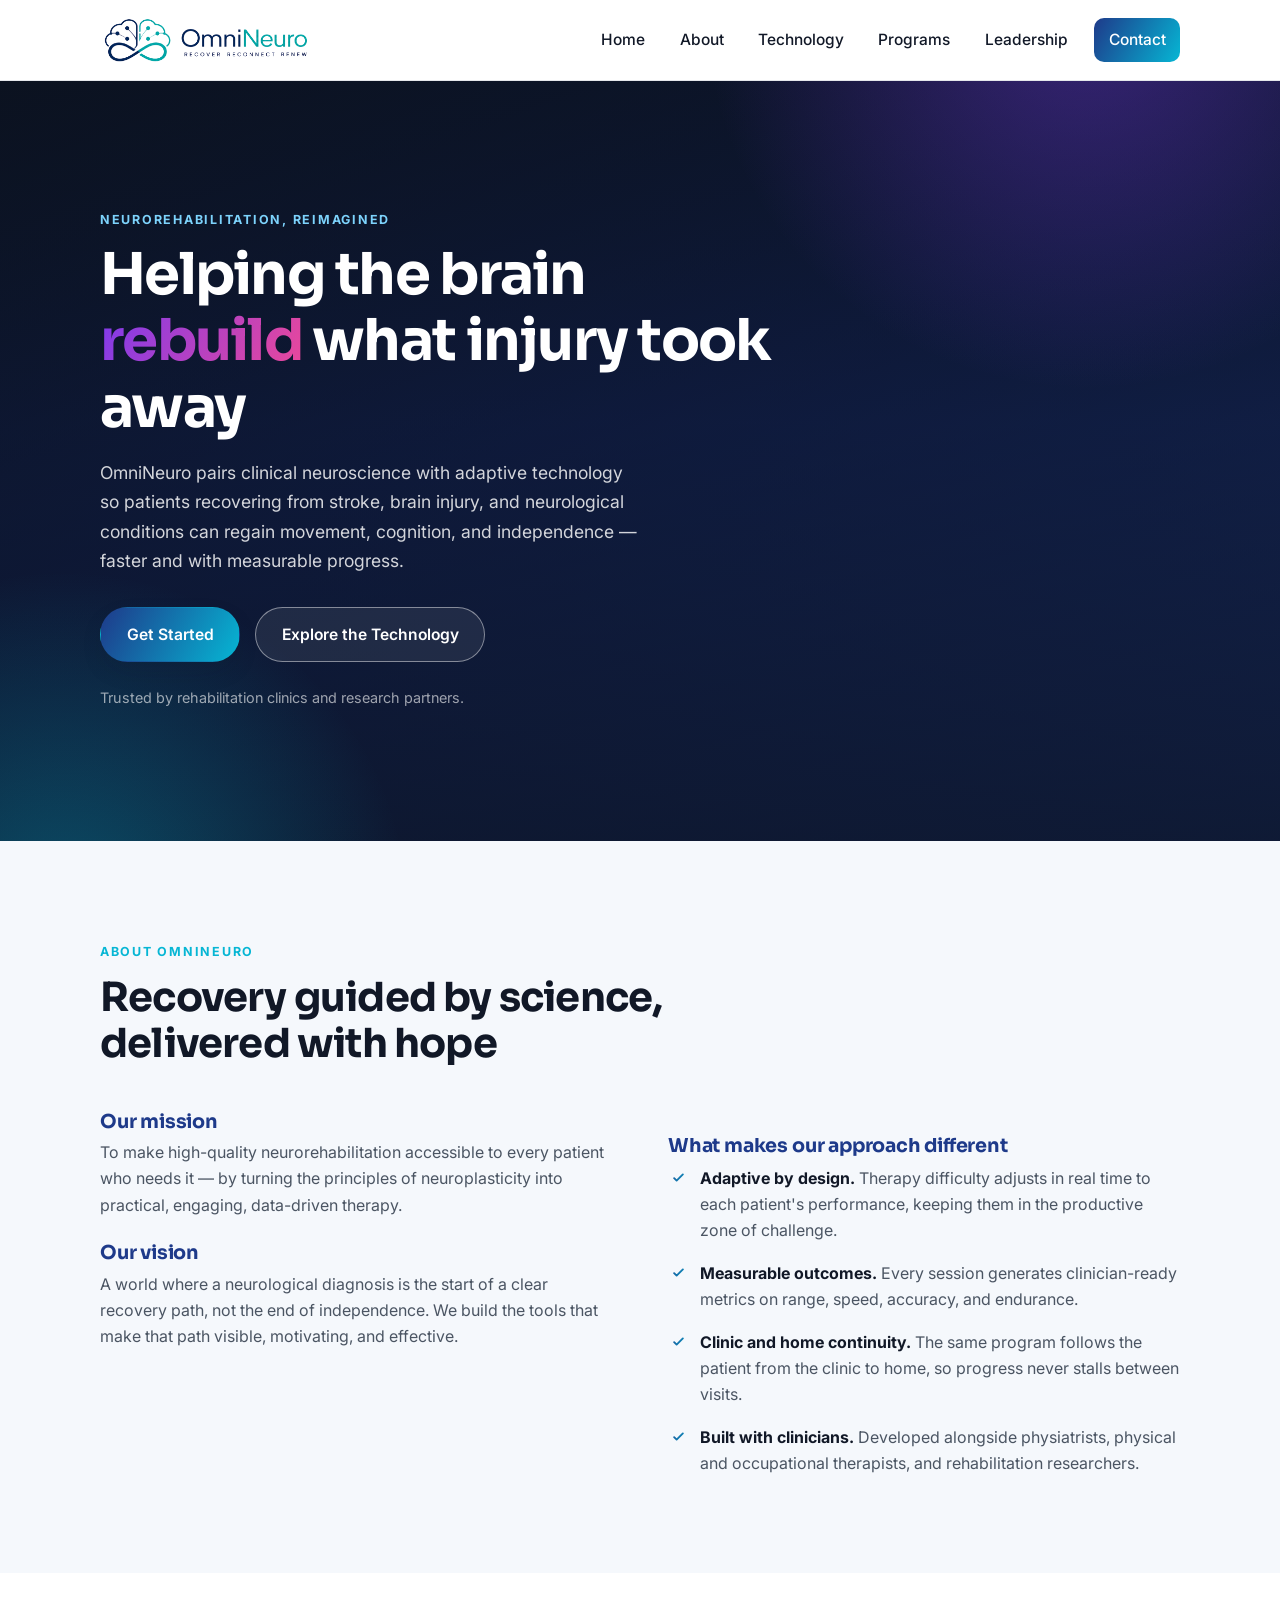
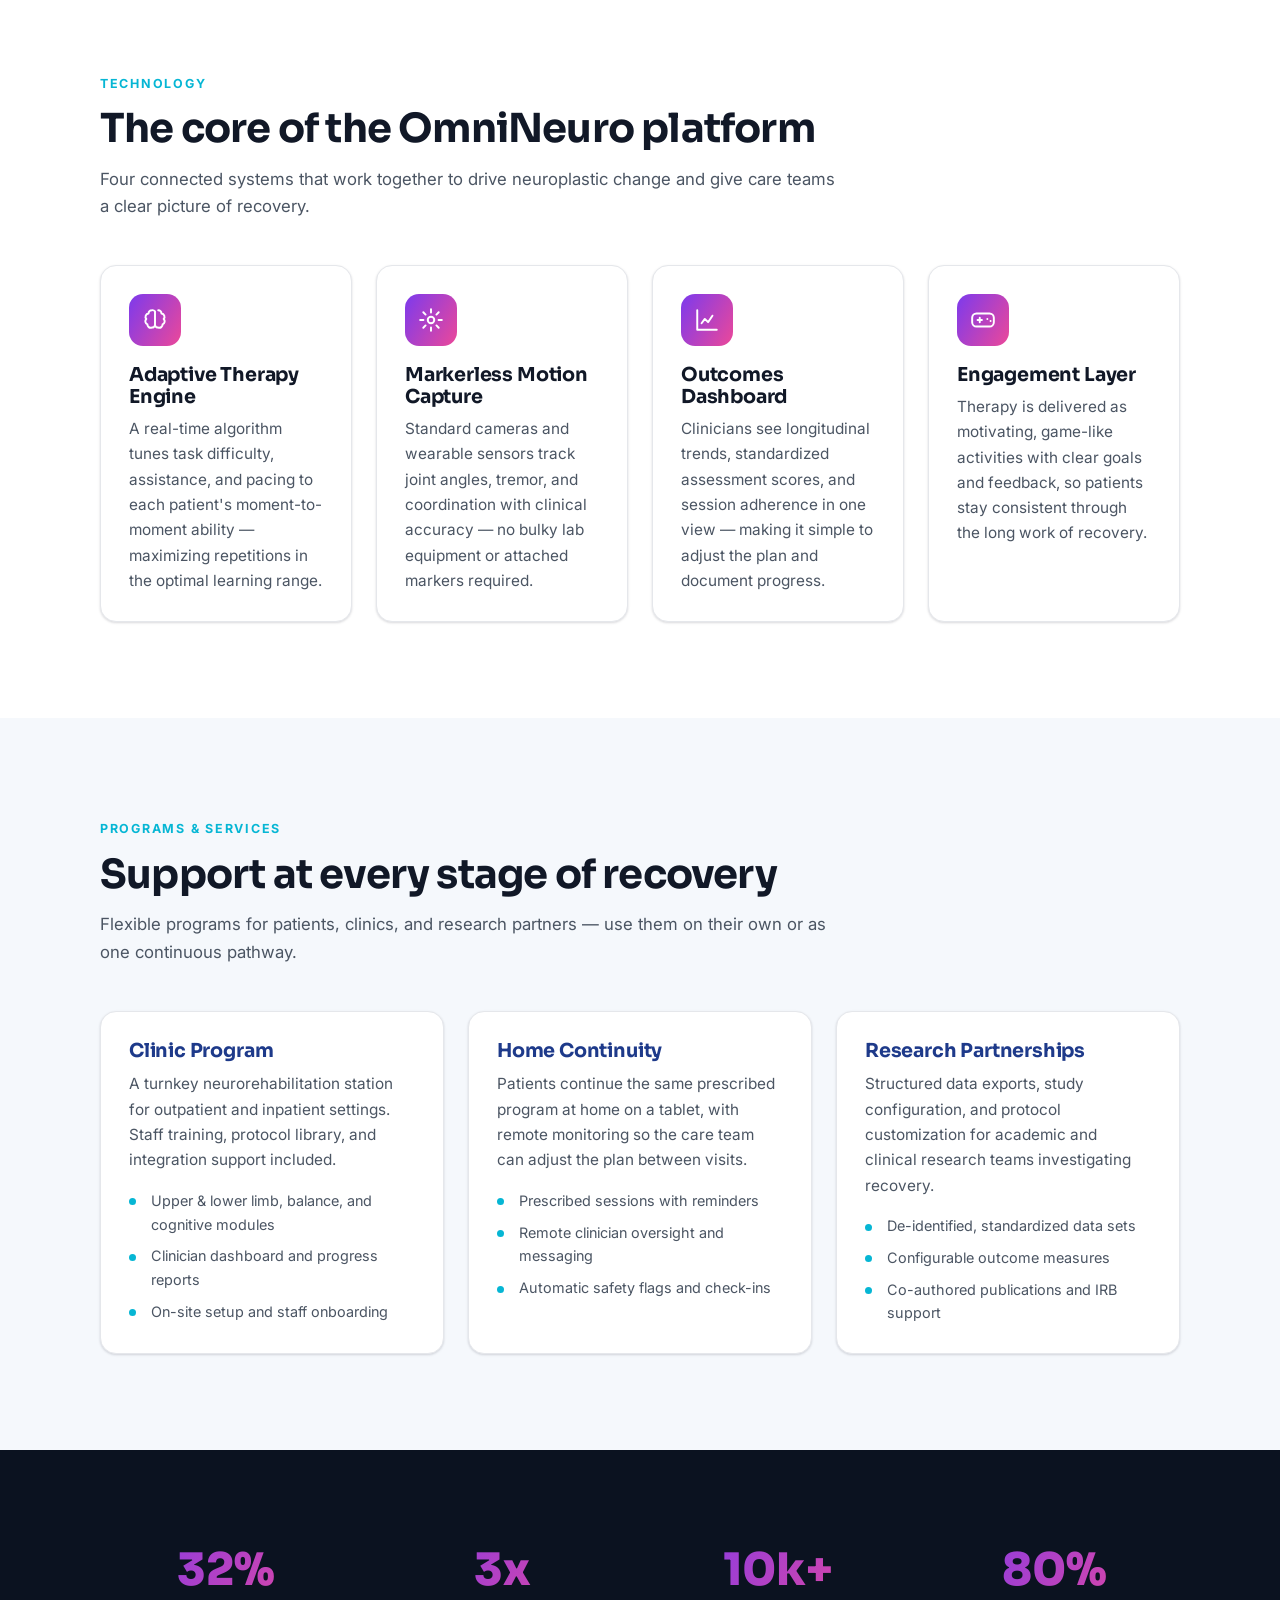
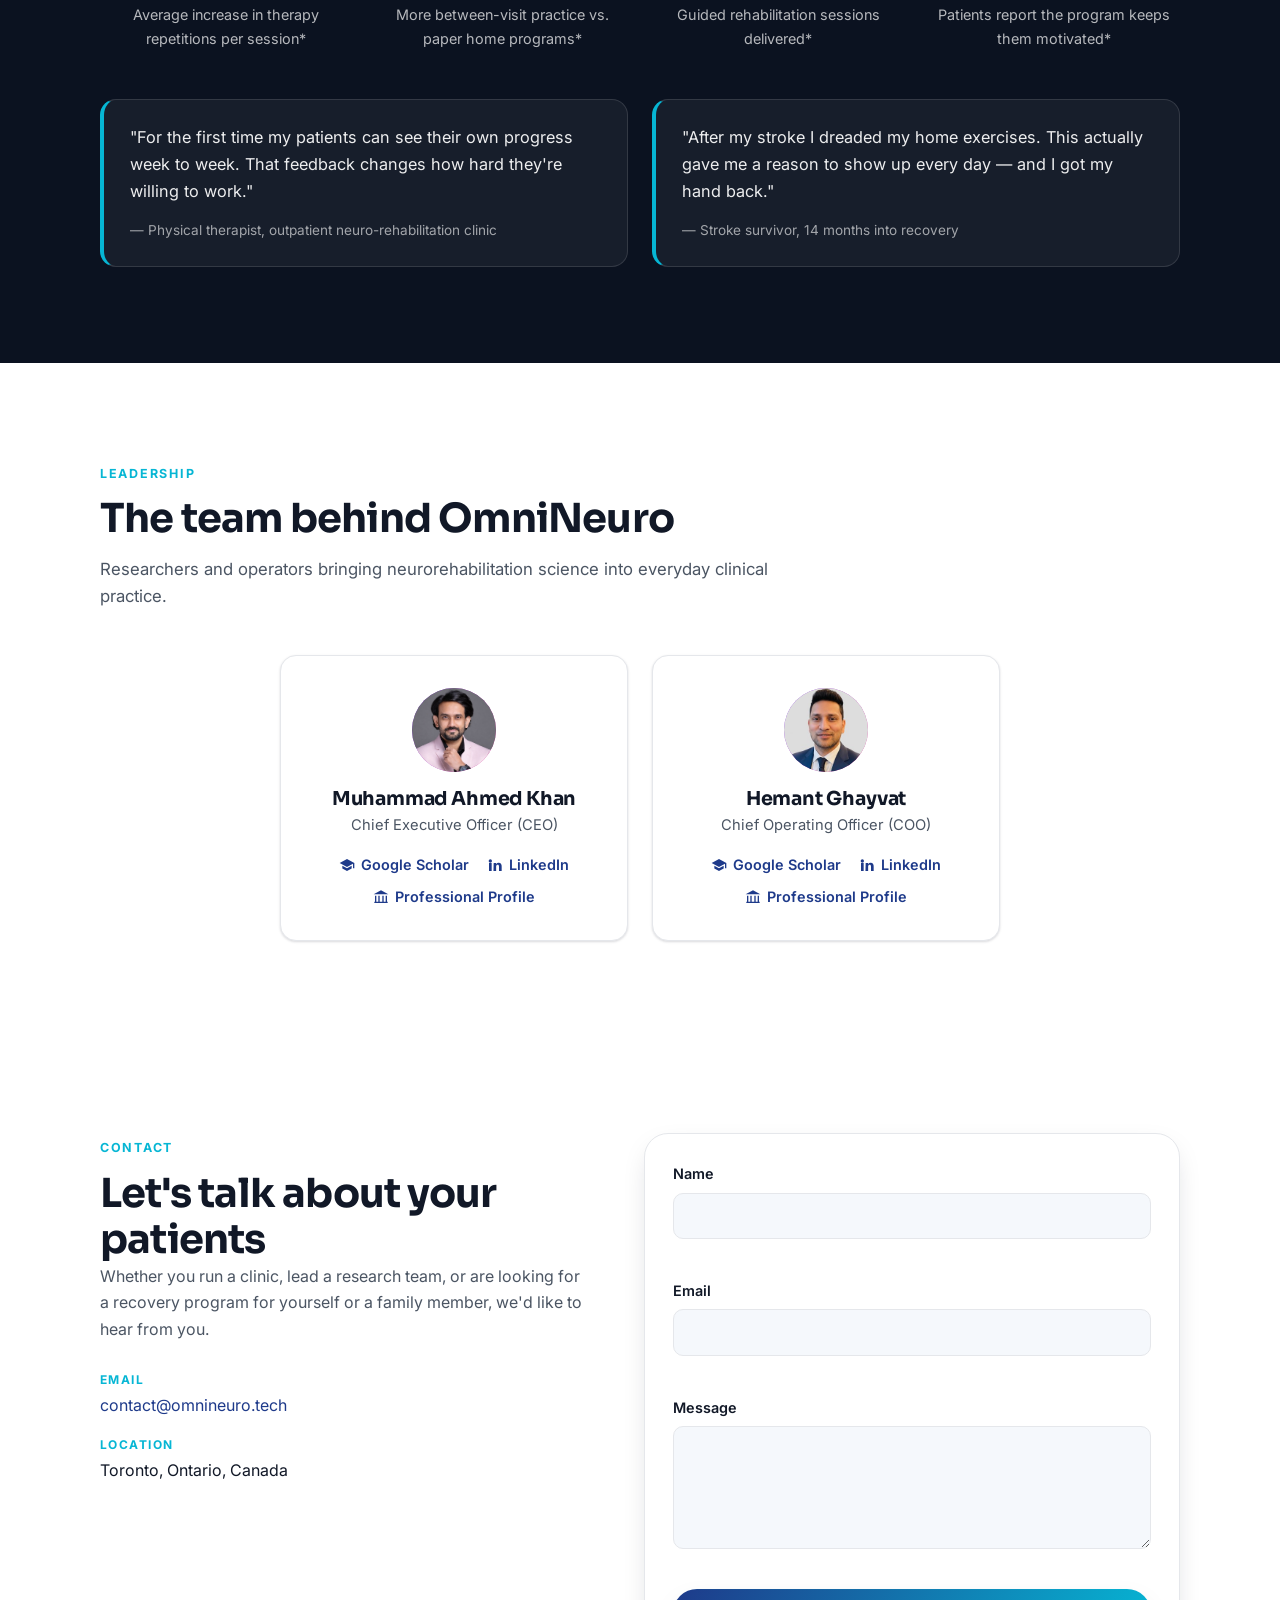
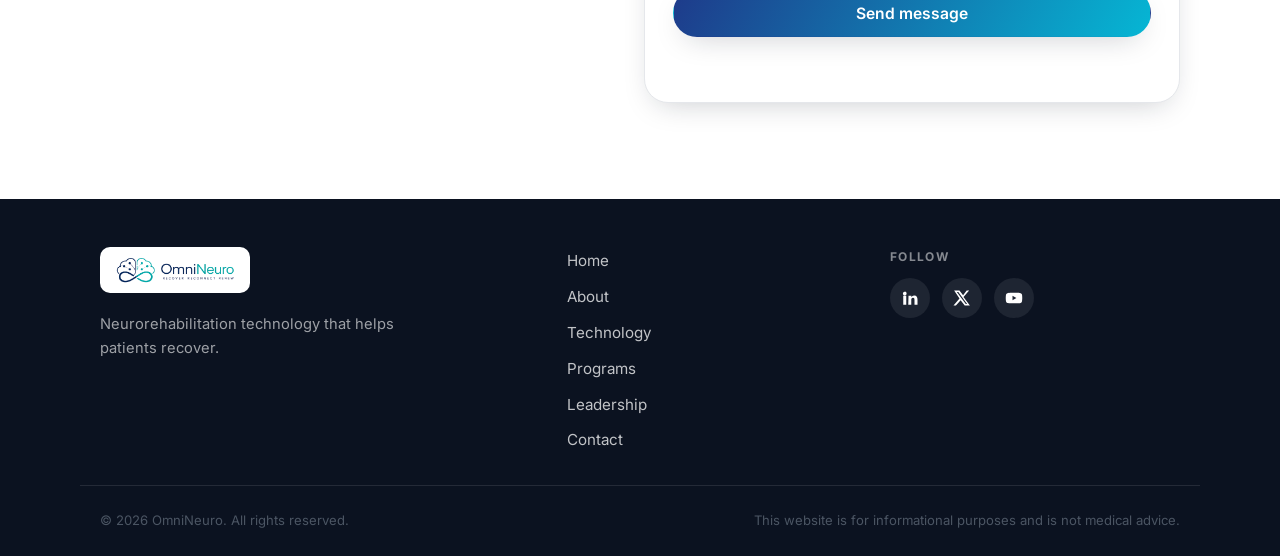
==== commit d5fdead5: "Drop last 'Placeholder' mention from a code comment" ====
--- a/index.html
+++ b/index.html
@@ -346,7 +346,7 @@
 
     <!-- ==========================================================
          STATS / TESTIMONIALS
-         Placeholder numbers and quotes — edit freely.
+         Sample numbers and quotes — edit freely.
          ========================================================== -->
     <section class="section stats" id="stats" aria-label="Outcomes and testimonials">
       <div class="container">
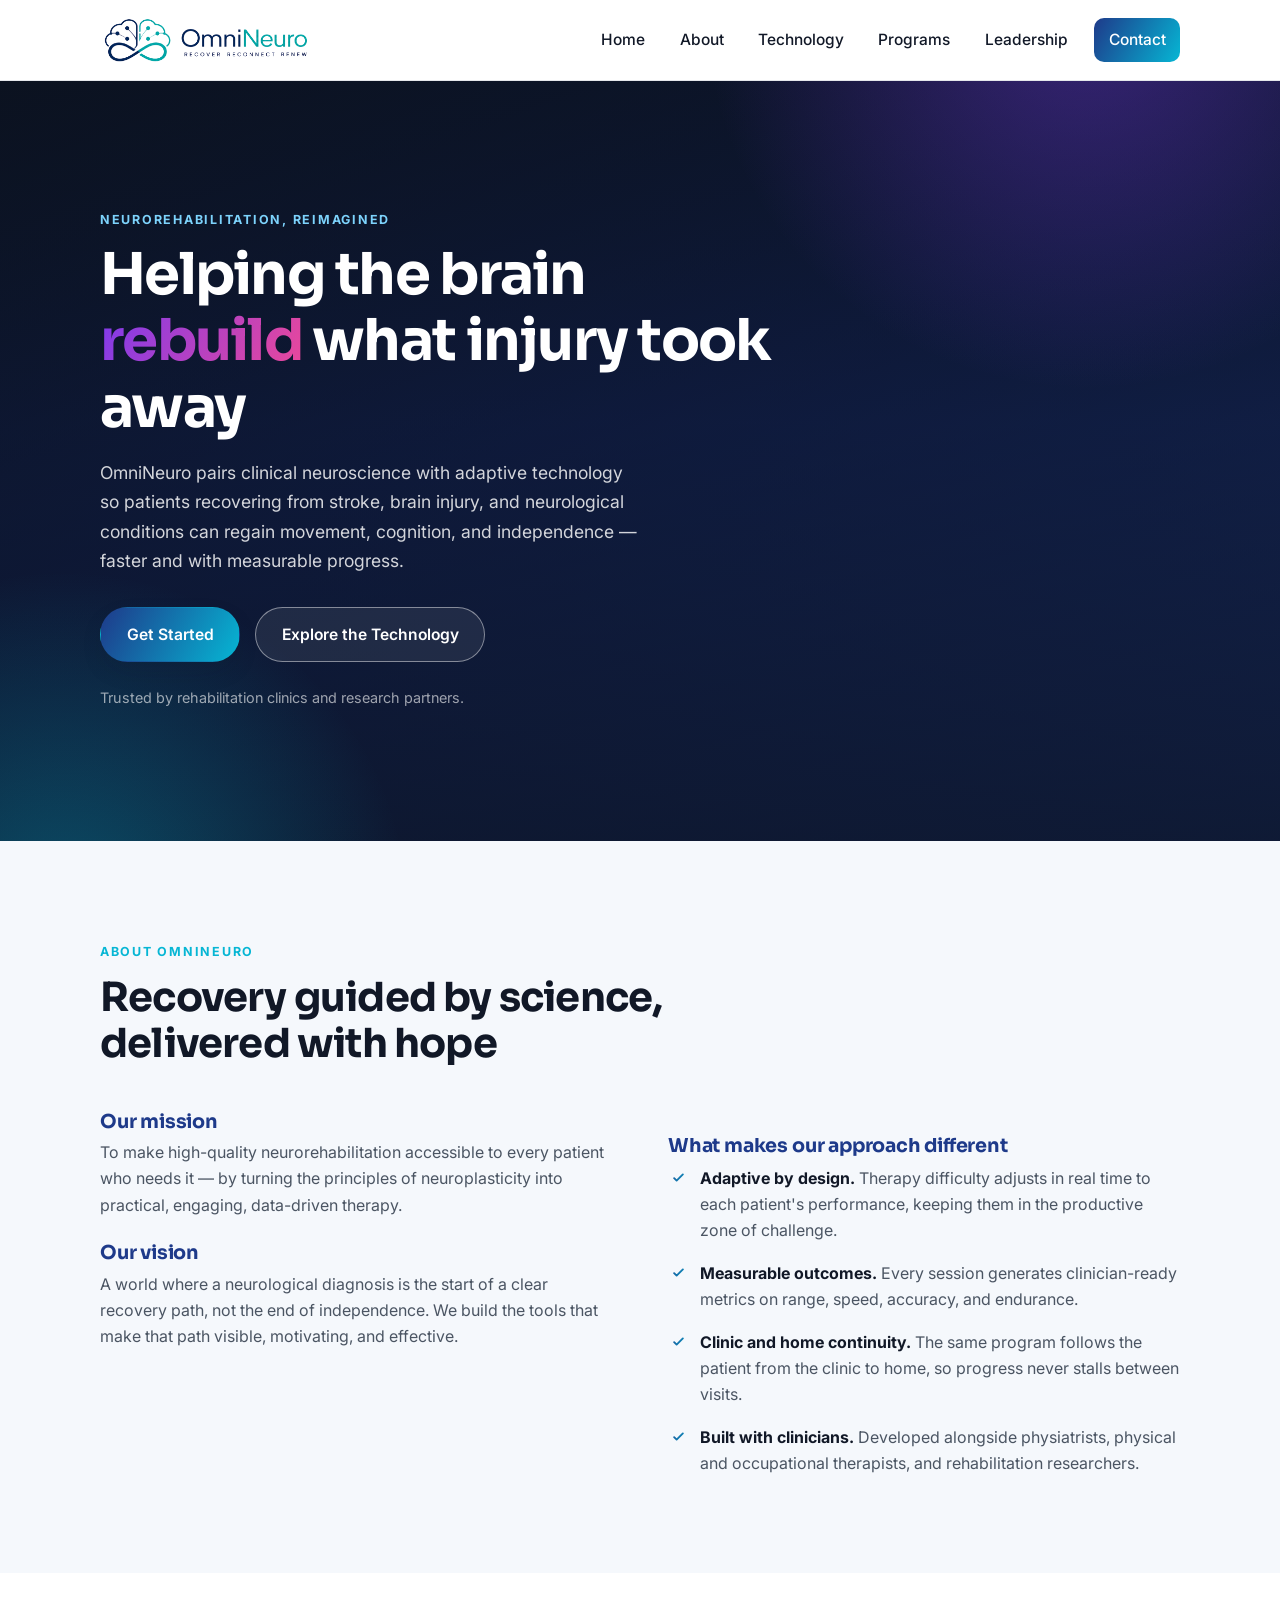
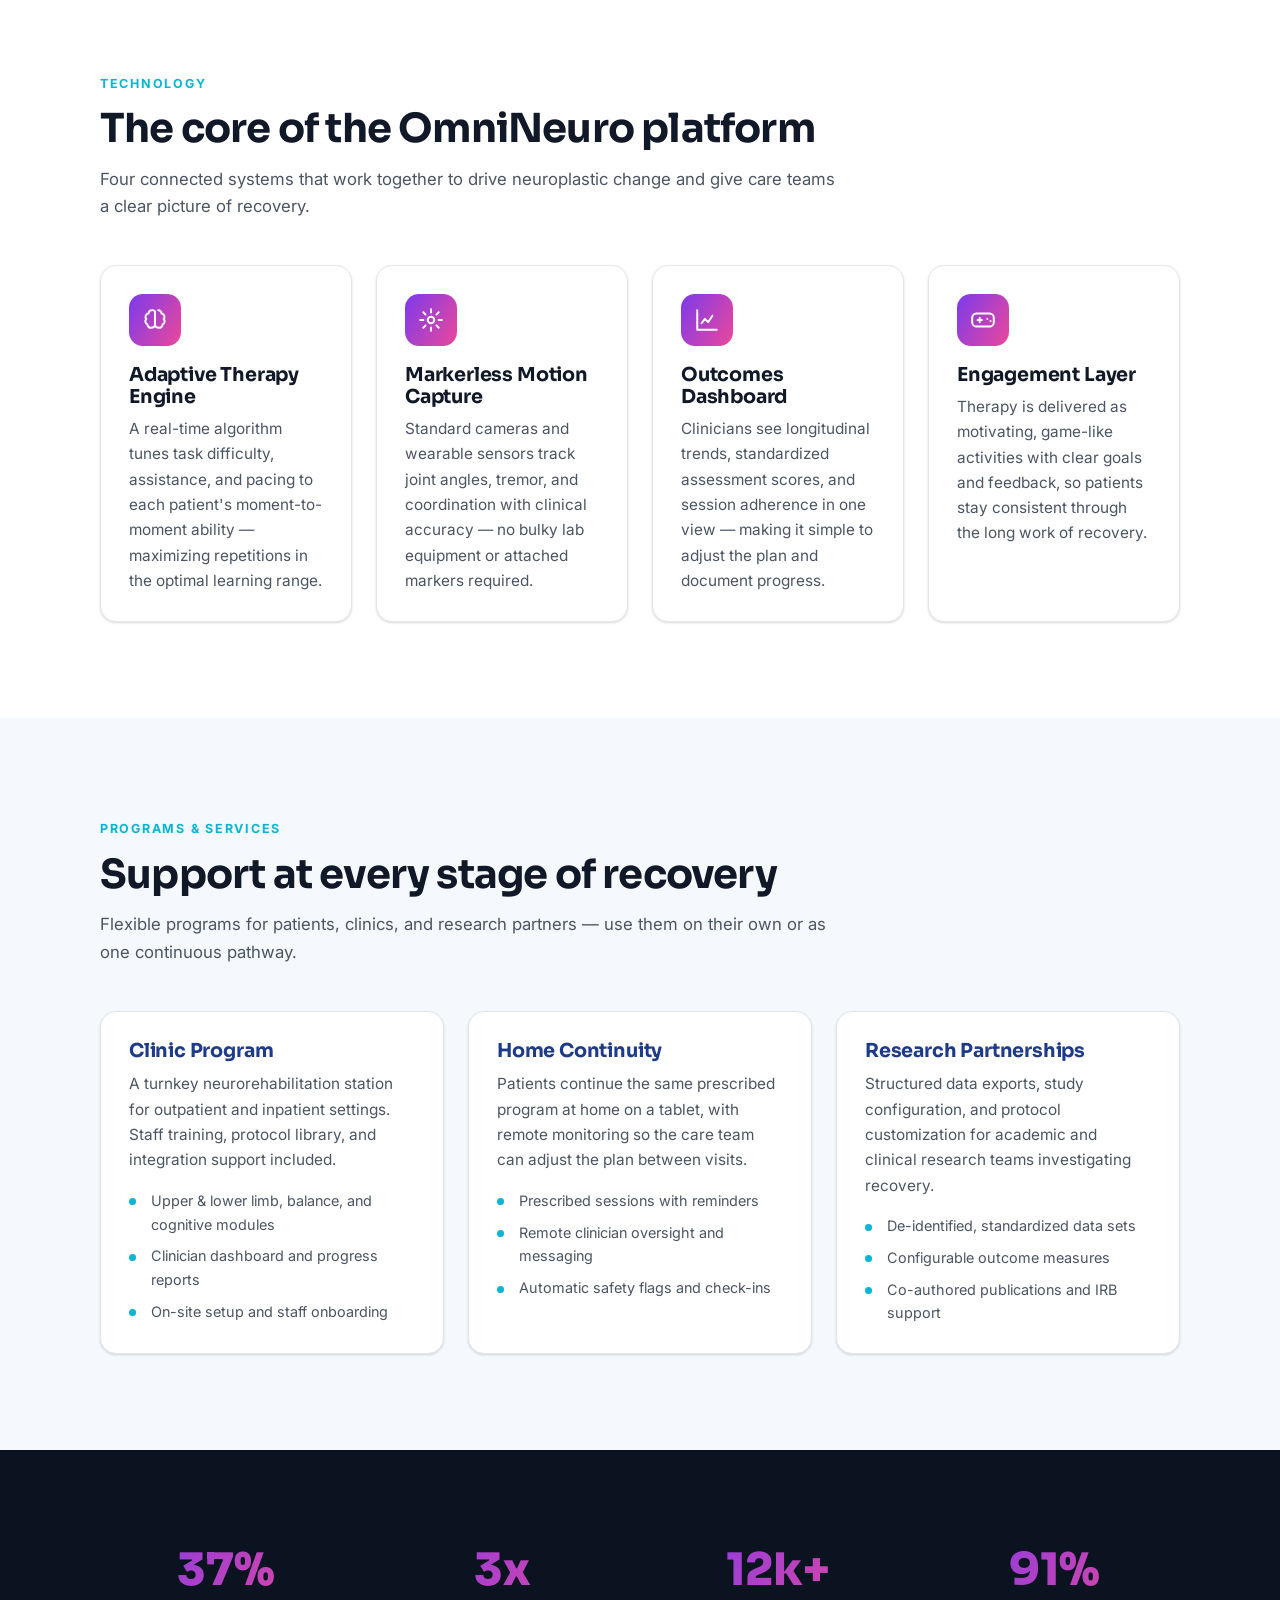
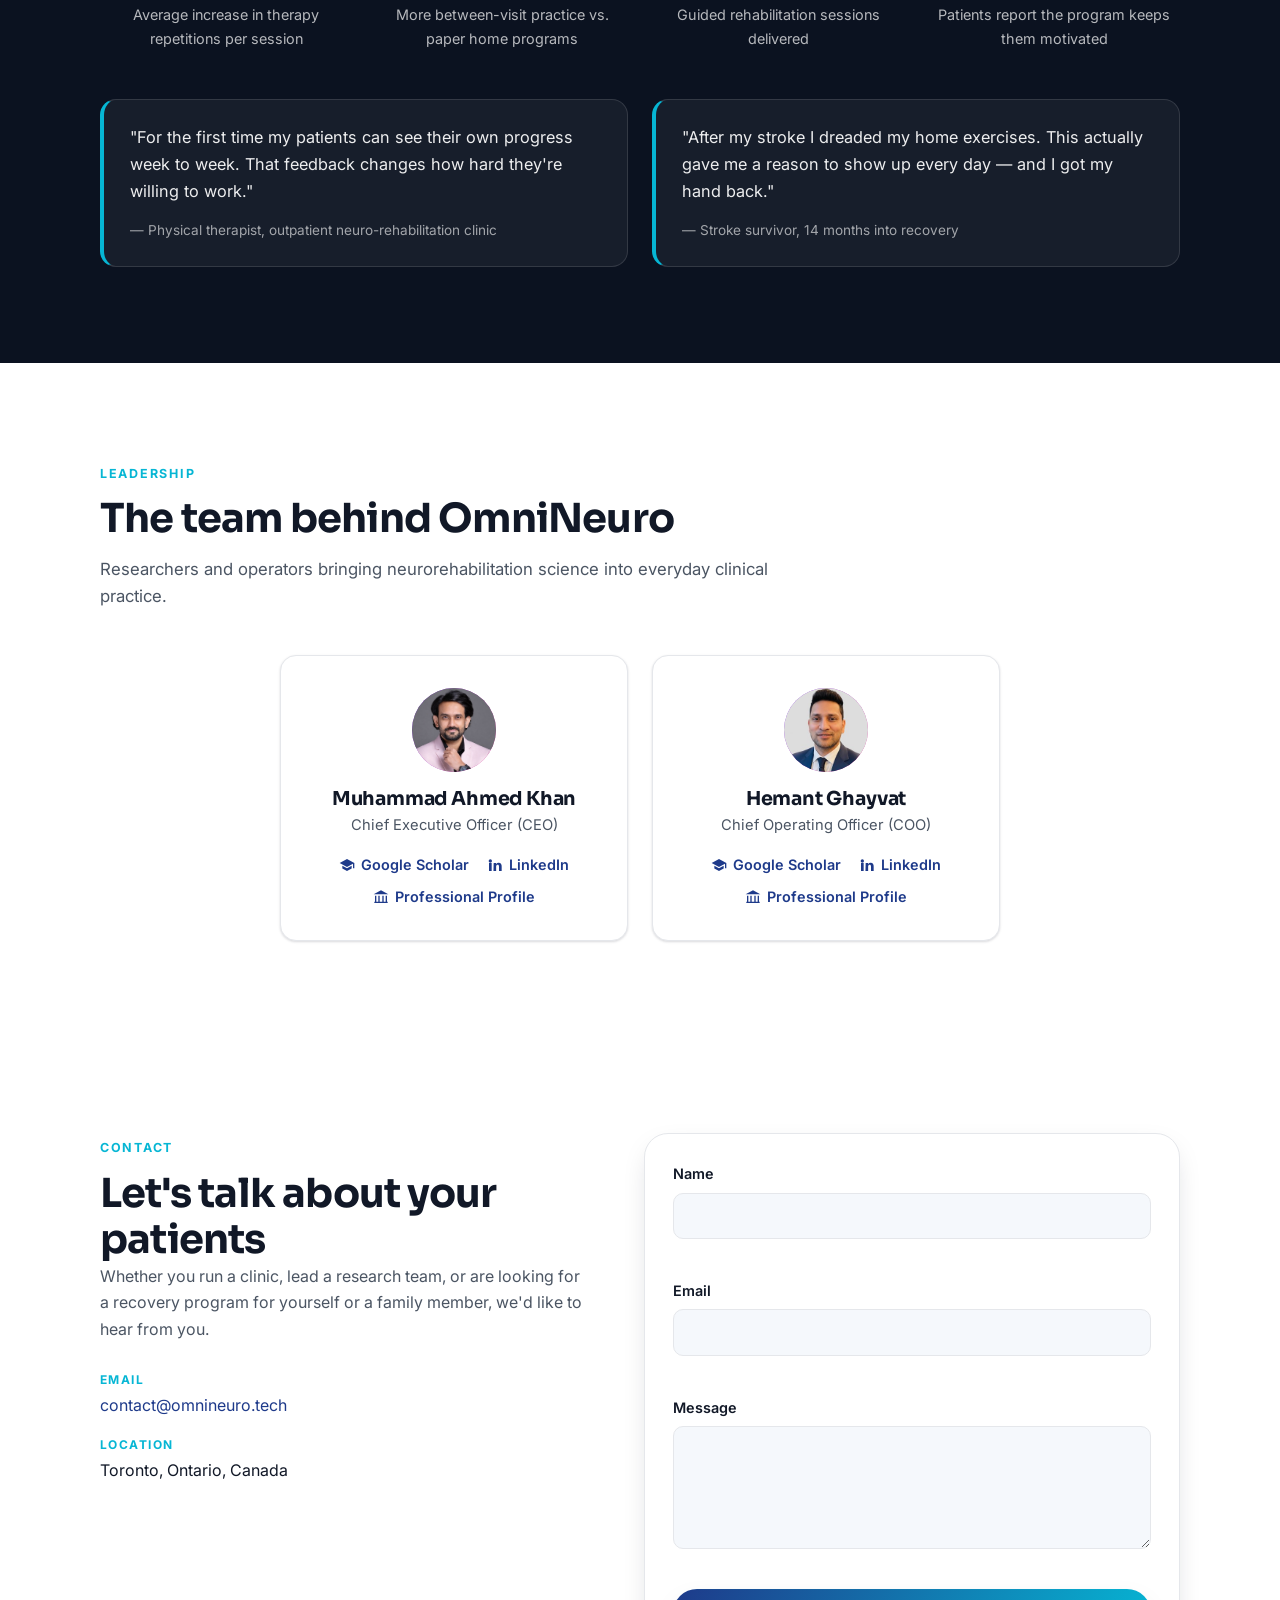
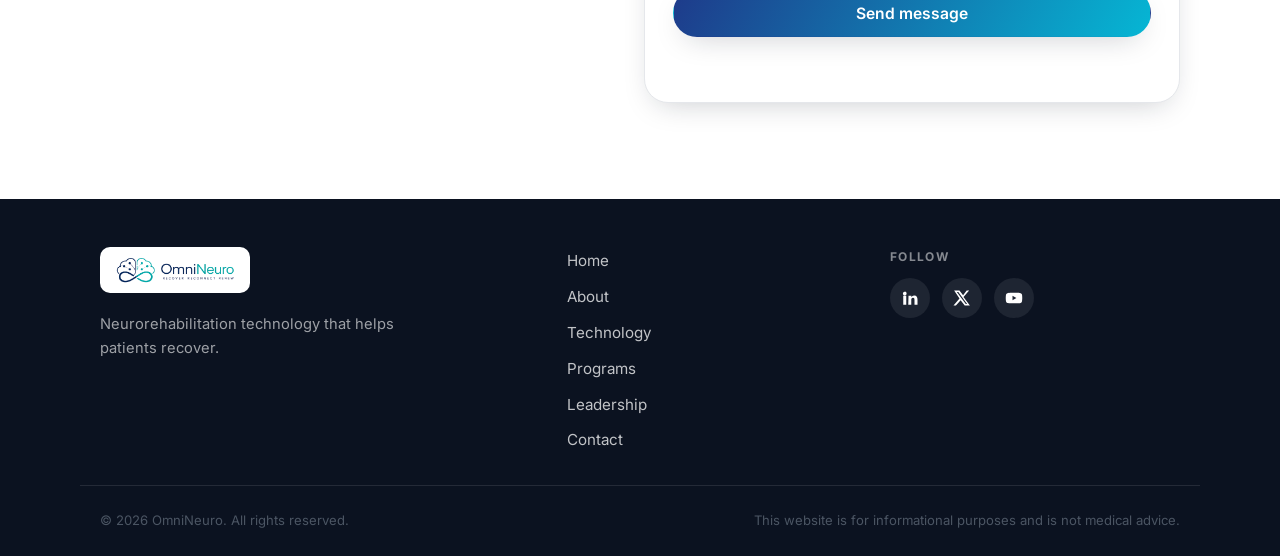
==== commit ac508617: "Remove trailing asterisks from stat labels (footnote already gone)" ====
--- a/index.html
+++ b/index.html
@@ -353,19 +353,19 @@
         <div class="stats-grid reveal">
           <div class="stat">
             <span class="stat-number" data-count-to="38" data-suffix="%">0%</span>
-            <span class="stat-label">Average increase in therapy repetitions per session*</span>
+            <span class="stat-label">Average increase in therapy repetitions per session</span>
           </div>
           <div class="stat">
             <span class="stat-number" data-count-to="3" data-suffix="x">0x</span>
-            <span class="stat-label">More between-visit practice vs. paper home programs*</span>
+            <span class="stat-label">More between-visit practice vs. paper home programs</span>
           </div>
           <div class="stat">
             <span class="stat-number" data-count-to="12" data-prefix="" data-suffix="k+">0</span>
-            <span class="stat-label">Guided rehabilitation sessions delivered*</span>
+            <span class="stat-label">Guided rehabilitation sessions delivered</span>
           </div>
           <div class="stat">
             <span class="stat-number" data-count-to="94" data-suffix="%">0%</span>
-            <span class="stat-label">Patients report the program keeps them motivated*</span>
+            <span class="stat-label">Patients report the program keeps them motivated</span>
           </div>
         </div>
 
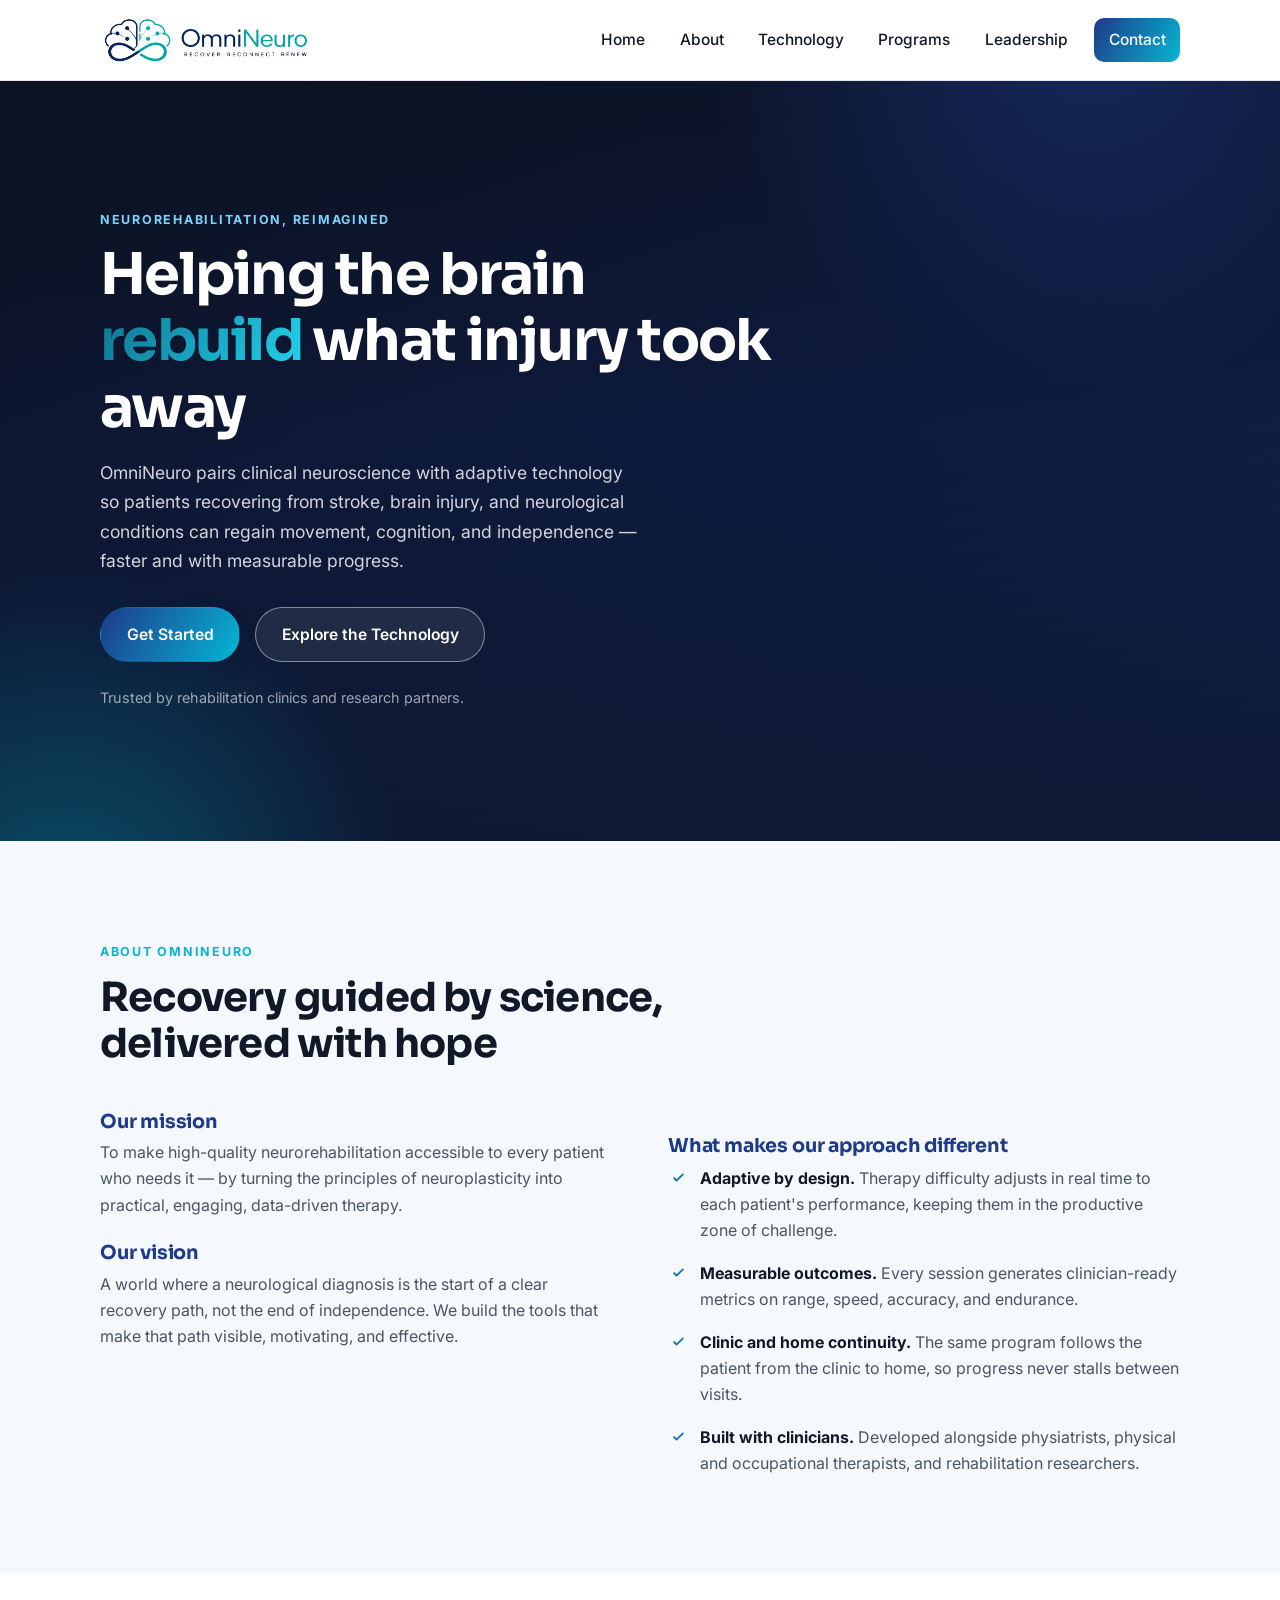
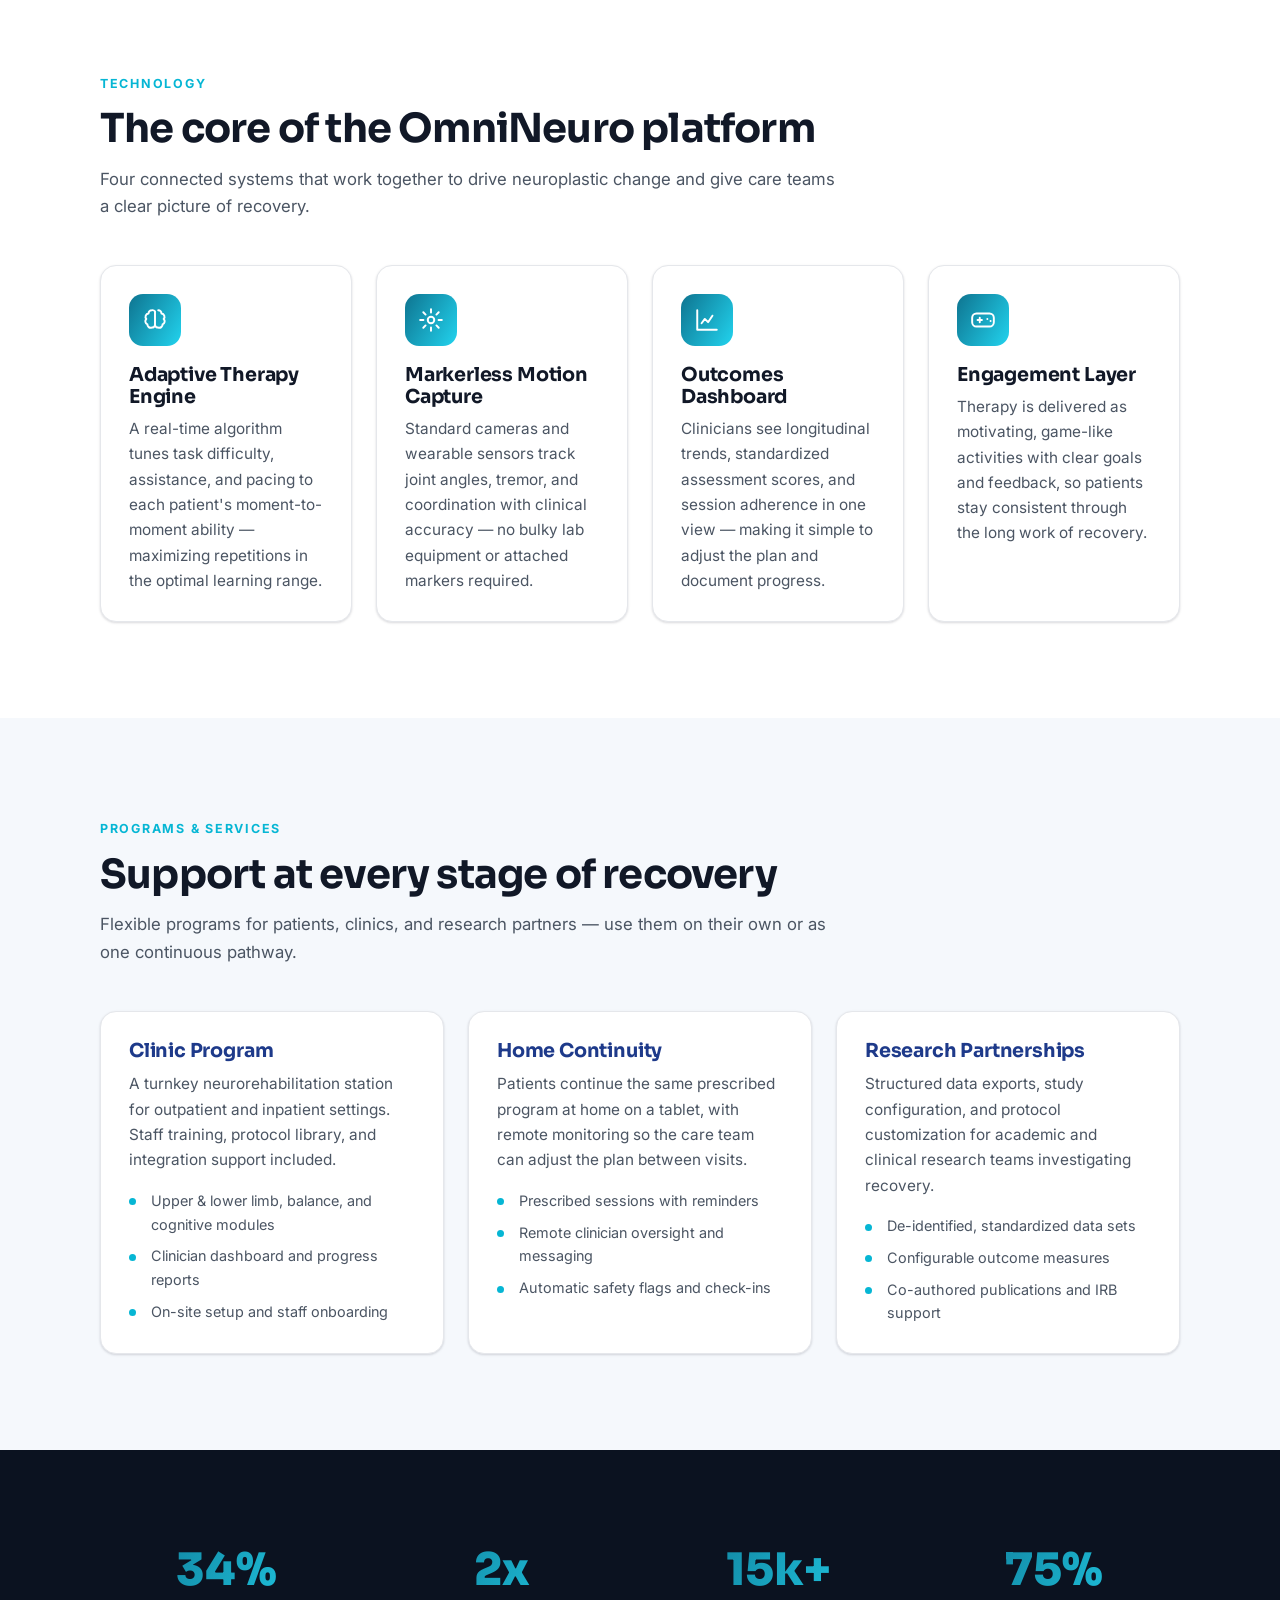
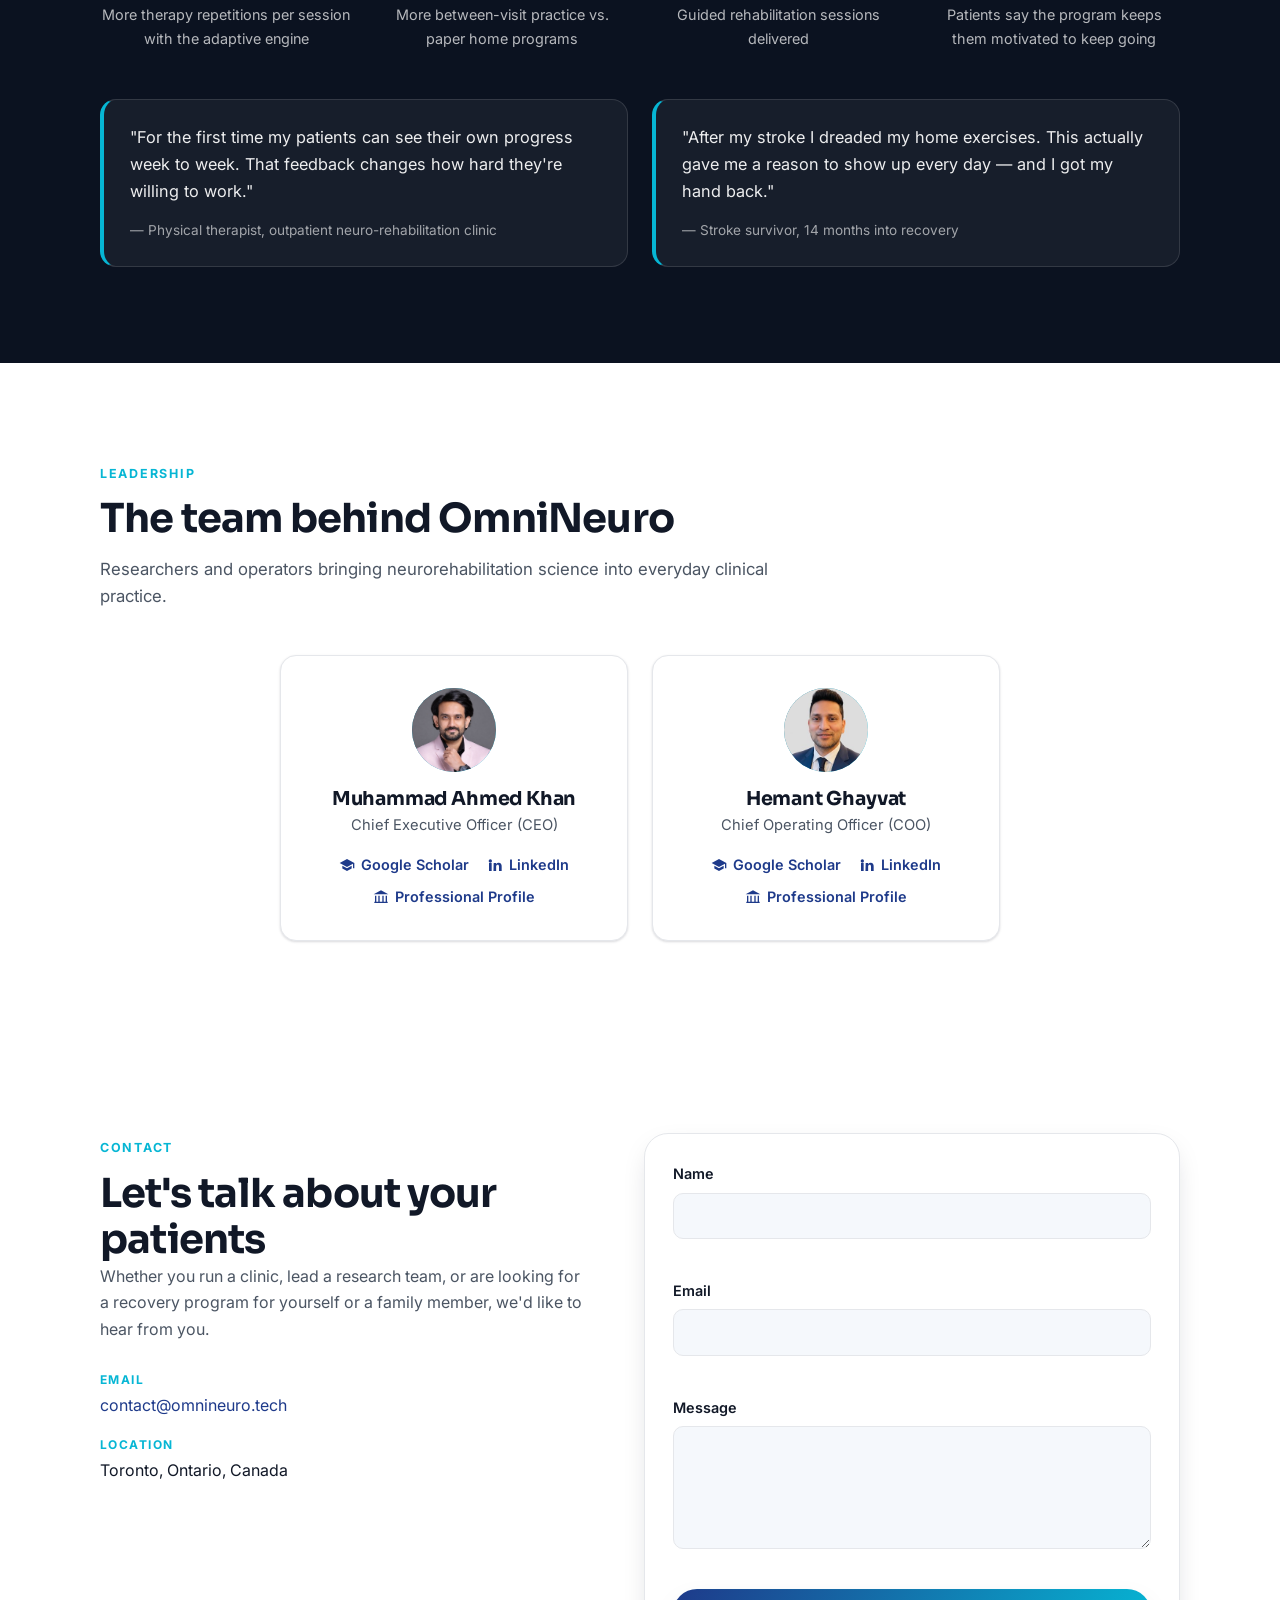
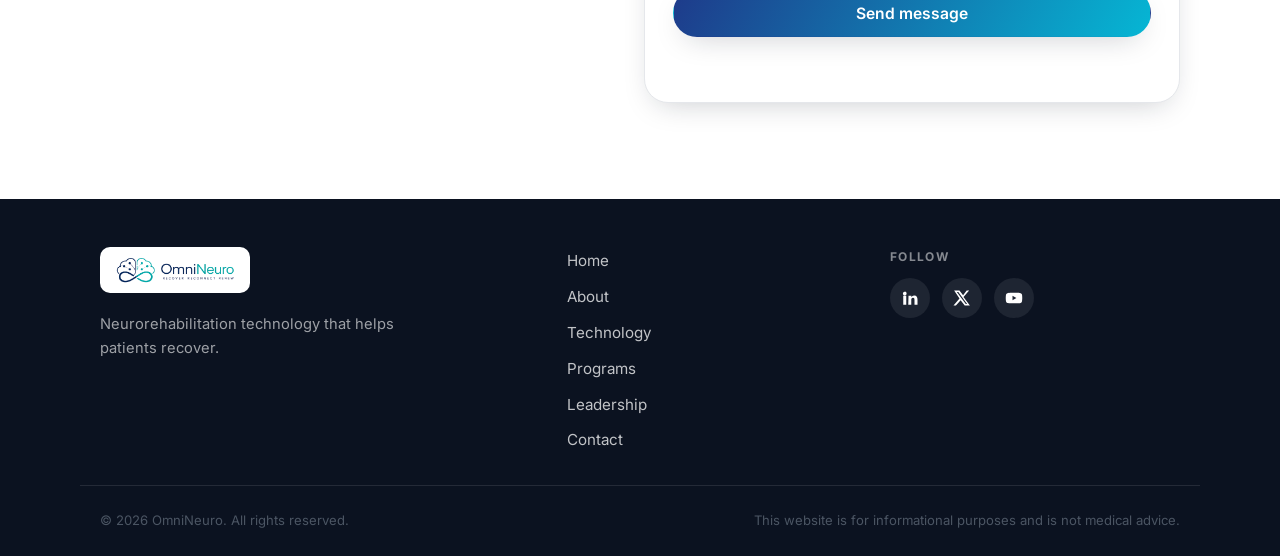
==== commit cc023dc9: "Make main-site stat figures more realistic - 38% -> 40% more reps/session; 3x -> 2x between-visit pr" ====
--- a/index.html
+++ b/index.html
@@ -352,20 +352,20 @@
       <div class="container">
         <div class="stats-grid reveal">
           <div class="stat">
-            <span class="stat-number" data-count-to="38" data-suffix="%">0%</span>
-            <span class="stat-label">Average increase in therapy repetitions per session</span>
+            <span class="stat-number" data-count-to="40" data-suffix="%">0%</span>
+            <span class="stat-label">More therapy repetitions per session with the adaptive engine</span>
           </div>
           <div class="stat">
-            <span class="stat-number" data-count-to="3" data-suffix="x">0x</span>
+            <span class="stat-number" data-count-to="2" data-suffix="x">0x</span>
             <span class="stat-label">More between-visit practice vs. paper home programs</span>
           </div>
           <div class="stat">
-            <span class="stat-number" data-count-to="12" data-prefix="" data-suffix="k+">0</span>
+            <span class="stat-number" data-count-to="18" data-prefix="" data-suffix="k+">0</span>
             <span class="stat-label">Guided rehabilitation sessions delivered</span>
           </div>
           <div class="stat">
-            <span class="stat-number" data-count-to="94" data-suffix="%">0%</span>
-            <span class="stat-label">Patients report the program keeps them motivated</span>
+            <span class="stat-number" data-count-to="88" data-suffix="%">0%</span>
+            <span class="stat-label">Patients say the program keeps them motivated to keep going</span>
           </div>
         </div>
 
--- a/css/style.css
+++ b/css/style.css
@@ -24,12 +24,13 @@
    1. DESIGN TOKENS
    ========================================================================== */
 :root {
-  /* Brand palette */
-  --color-primary: #1E3A8A;        /* deep blue  */
+  /* Brand palette — matched to the logo (deep navy + teal) */
+  --color-primary: #1E3A8A;        /* logo deep navy */
   --color-primary-dark: #162a63;
-  --color-cyan: #06B6D4;           /* electric cyan */
-  --color-purple: #7C3AED;         /* accent gradient start */
-  --color-pink: #EC4899;           /* accent gradient end */
+  --color-cyan: #06B6D4;           /* logo cyan */
+  --color-teal: #0E7490;           /* accent gradient start (deep teal) */
+  --color-aqua: #22D3EE;           /* accent gradient end (bright aqua) */
+  --color-danger: #DC2626;         /* form errors only — not a brand colour */
 
   /* Neutrals */
   --color-navy: #0B1220;
@@ -41,7 +42,7 @@
   --color-bg-navy: #0B1220;
 
   /* Signature gradients */
-  --grad-accent: linear-gradient(120deg, var(--color-purple), var(--color-pink));
+  --grad-accent: linear-gradient(120deg, var(--color-teal), var(--color-aqua));
   --grad-brand: linear-gradient(120deg, var(--color-primary), var(--color-cyan));
   --grad-hero: linear-gradient(160deg, #0B1220 0%, #12235c 45%, #1E3A8A 100%);
 
@@ -473,7 +474,7 @@
   z-index: 1;
   pointer-events: none;
   background:
-    radial-gradient(40rem 40rem at 85% -10%, rgba(124, 58, 237, 0.40), transparent 60%),
+    radial-gradient(40rem 40rem at 85% -10%, rgba(30, 58, 138, 0.55), transparent 60%),
     radial-gradient(36rem 36rem at 5% 110%, rgba(6, 182, 212, 0.35), transparent 60%),
     linear-gradient(180deg, rgba(11, 18, 32, 0.72) 0%, rgba(11, 18, 32, 0.55) 45%, rgba(11, 18, 32, 0.80) 100%);
 }
@@ -939,12 +940,12 @@
 /* Invalid field state (set by main.js) */
 .field.has-error input,
 .field.has-error textarea {
-  border-color: var(--color-pink);
-  box-shadow: 0 0 0 4px rgba(236, 72, 153, 0.12);
+  border-color: var(--color-danger);
+  box-shadow: 0 0 0 4px rgba(220, 38, 38, 0.12);
 }
 
 .field-error {
-  color: #be185d;
+  color: var(--color-danger);
   font-size: 0.82rem;
   min-height: 1rem;
 }
@@ -960,7 +961,7 @@
 }
 
 .form-status.is-error {
-  color: #be185d;
+  color: var(--color-danger);
 }
 
 @media (min-width: 900px) {
